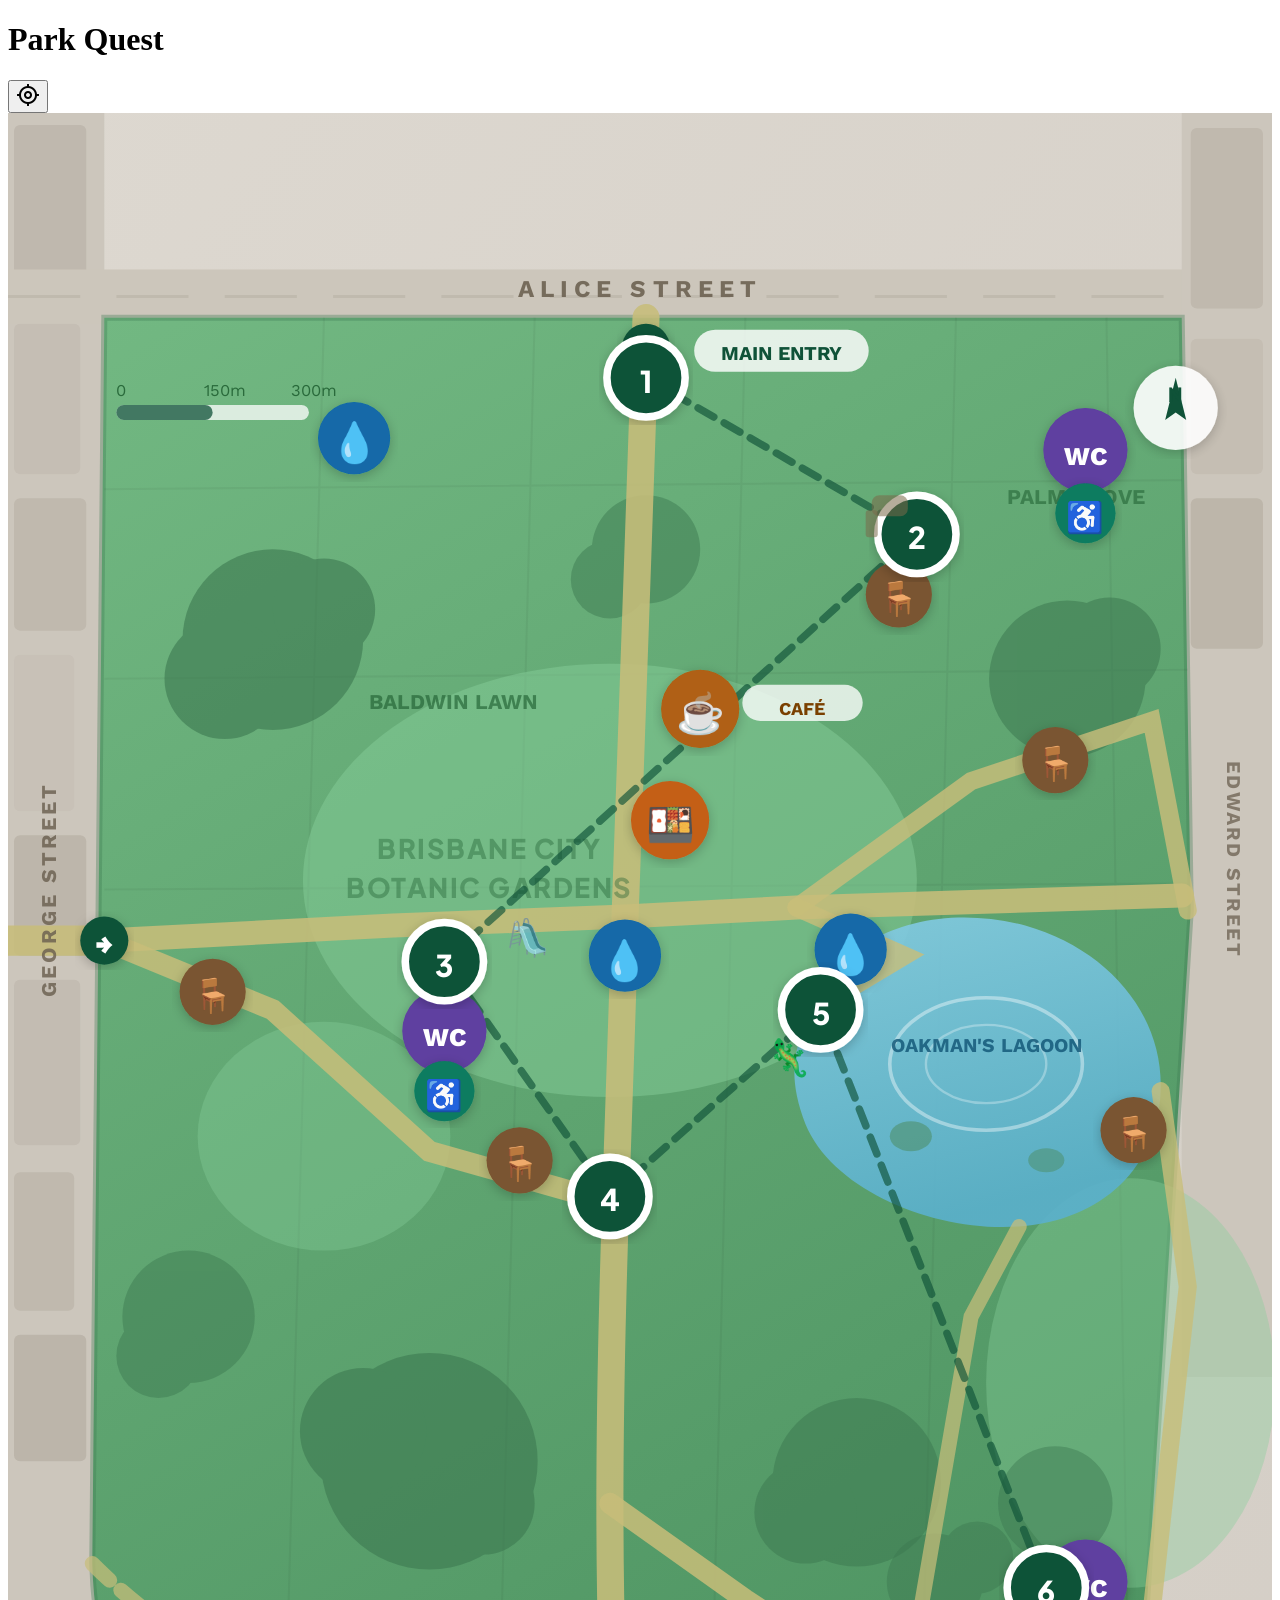
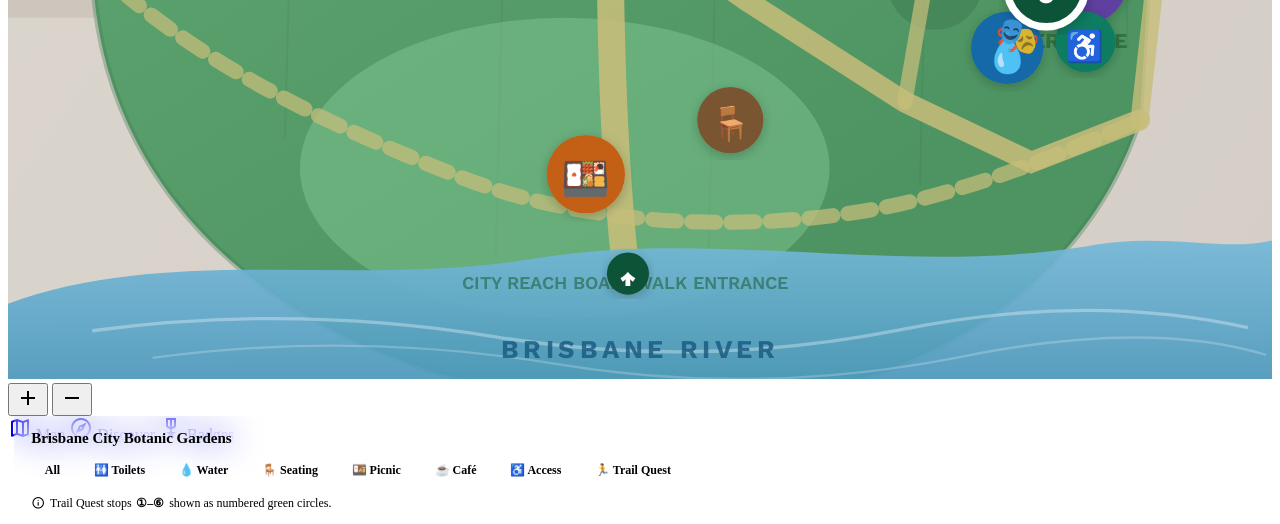
==== index.html @ d02bbdd6 "fix page order" ====
<!doctype html>
<html lang="en">
    <head>
        <meta charset="utf-8" />
        <meta
            name="viewport"
            content="width=device-width, initial-scale=1.0, viewport-fit=cover"
        />
        <meta name="theme-color" content="#f8faf7" />
        <title>Park Quest — Map</title>
        <link rel="preconnect" href="https://fonts.googleapis.com" />
        <link rel="preconnect" href="https://fonts.gstatic.com" crossorigin />
        <link
            href="https://fonts.googleapis.com/css2?family=Plus+Jakarta+Sans:ital,wght@0,400;0,500;0,600;0,700;0,800;1,800&family=Work+Sans:wght@400;500;600;700&display=swap"
            rel="stylesheet"
        />
        <link
            href="https://fonts.googleapis.com/css2?family=Material+Symbols+Outlined:opsz,wght,FILL,GRAD@24,400,0,0"
            rel="stylesheet"
        />
        <link rel="stylesheet" href="css/style.css" />
        <style>
            /* Map legend card (replaces trail-journey-card) */
            .map-legend-card {
                position: absolute;
                left: 0.85rem;
                right: 0.85rem;
                bottom: calc(
                    var(--bottom-nav-h) + env(safe-area-inset-bottom, 0) +
                        0.55rem
                );
                border-radius: var(--radius-2xl);
                background: color-mix(
                    in srgb,
                    var(--surface-container-lowest) 94%,
                    transparent
                );
                backdrop-filter: blur(16px);
                -webkit-backdrop-filter: blur(16px);
                box-shadow: var(--shadow-card);
                padding: 0.9rem 1.1rem 0.85rem;
                z-index: 10;
            }
            .map-legend-card__title {
                margin: 0 0 0.6rem;
                font-family: var(--font-display);
                font-size: 0.9375rem;
                font-weight: 800;
                color: var(--primary);
            }
            .map-filter-row {
                display: flex;
                gap: 0.4rem;
                overflow-x: auto;
                margin: 0 -1.1rem;
                padding: 0 1.1rem 0.1rem;
                scrollbar-width: none;
            }
            .map-filter-row::-webkit-scrollbar {
                display: none;
            }
            .map-filter-chip {
                display: inline-flex;
                align-items: center;
                gap: 0.3rem;
                padding: 0.42rem 0.85rem;
                border-radius: var(--radius-pill);
                border: none;
                font-family: var(--font-display);
                font-size: 0.75rem;
                font-weight: 700;
                white-space: nowrap;
                flex-shrink: 0;
                background: var(--surface-container-high);
                color: var(--on-surface-variant);
                cursor: pointer;
                transition:
                    background 0.18s ease,
                    color 0.18s ease,
                    transform 0.12s ease;
            }
            .map-filter-chip:active {
                transform: scale(0.94);
            }
            .map-filter-chip.is-selected {
                background: var(--primary);
                color: var(--on-primary);
            }
            .map-legend-hint {
                margin: 0.55rem 0 0;
                font-size: 0.75rem;
                color: var(--on-surface-variant);
                display: flex;
                align-items: center;
                gap: 0.3rem;
            }
            .map-legend-hint .material-symbols-outlined {
                font-size: 0.9rem;
                color: var(--primary);
            }

            /* Pulsing my-location dot */
            @keyframes loc-pulse {
                0%,
                100% {
                    r: 8;
                    opacity: 1;
                }
                50% {
                    r: 13;
                    opacity: 0.3;
                }
            }
            #my-location-ring {
                animation: loc-pulse 1.8s ease-in-out infinite;
            }
        </style>
    </head>
    <body data-parkquest-nav="map">
        <div class="app app--map">
            <header class="app-header trail-guide-header">
                <div style="width: 2.5rem"></div>
                <h1 class="app-header__title">Park Quest</h1>
                <button
                    class="icon-btn"
                    id="btn-my-loc"
                    aria-label="Show my location"
                >
                    <span class="material-symbols-outlined" aria-hidden="true"
                        >my_location</span
                    >
                </button>
            </header>

            <main class="map-main trail-guide-main">
                <!-- ── Full illustrated park map ── -->
                <section
                    class="trail-guide-map"
                    aria-label="Brisbane City Botanic Gardens facilities map"
                >
                    <svg
                        id="park-map-svg"
                        class="trail-guide-map__svg"
                        viewBox="0 0 420 620"
                        preserveAspectRatio="xMidYMid slice"
                        role="img"
                        aria-label="Illustrated map of Brisbane City Botanic Gardens showing toilets, drinking fountains, seating, picnic areas, café, accessible facilities and Trail Quest stops"
                    >
                        <defs>
                            <linearGradient
                                id="bgGrad"
                                x1="0"
                                y1="0"
                                x2="1"
                                y2="1"
                            >
                                <stop offset="0%" stop-color="#ddd8d0" />
                                <stop offset="100%" stop-color="#d4cec6" />
                            </linearGradient>
                            <linearGradient
                                id="parkGrad"
                                x1="0"
                                y1="0"
                                x2="0.4"
                                y2="1"
                            >
                                <stop offset="0%" stop-color="#72b882" />
                                <stop offset="55%" stop-color="#5ea470" />
                                <stop offset="100%" stop-color="#4e9462" />
                            </linearGradient>
                            <linearGradient
                                id="riverGrad"
                                x1="0"
                                y1="0"
                                x2="0"
                                y2="1"
                            >
                                <stop offset="0%" stop-color="#74b8d8" />
                                <stop offset="100%" stop-color="#4e9abe" />
                            </linearGradient>
                            <linearGradient
                                id="lagoonGrad"
                                x1="0"
                                y1="0"
                                x2="0.3"
                                y2="1"
                            >
                                <stop offset="0%" stop-color="#85cce4" />
                                <stop offset="100%" stop-color="#5ab0cd" />
                            </linearGradient>
                            <filter id="shadow-sm">
                                <feDropShadow
                                    dx="0"
                                    dy="1"
                                    stdDeviation="2"
                                    flood-opacity="0.22"
                                />
                            </filter>
                        </defs>

                        <!-- ── City/road background ── -->
                        <rect width="420" height="620" fill="url(#bgGrad)" />

                        <!-- CBD buildings (left strip, outside park) -->
                        <rect
                            x="0"
                            y="0"
                            width="32"
                            height="500"
                            fill="#ccc6bc"
                        />
                        <rect
                            x="2"
                            y="4"
                            width="24"
                            height="58"
                            rx="2"
                            fill="#bfb8ae"
                        />
                        <rect
                            x="2"
                            y="70"
                            width="22"
                            height="50"
                            rx="2"
                            fill="#c5beb4"
                        />
                        <rect
                            x="2"
                            y="128"
                            width="24"
                            height="44"
                            rx="2"
                            fill="#c0b9ae"
                        />
                        <rect
                            x="2"
                            y="180"
                            width="20"
                            height="52"
                            rx="2"
                            fill="#c8c1b7"
                        />
                        <rect
                            x="2"
                            y="240"
                            width="24"
                            height="40"
                            rx="2"
                            fill="#bdb6ab"
                        />
                        <rect
                            x="2"
                            y="288"
                            width="22"
                            height="55"
                            rx="2"
                            fill="#c3bcb2"
                        />
                        <rect
                            x="2"
                            y="352"
                            width="20"
                            height="46"
                            rx="2"
                            fill="#c0b9ae"
                        />
                        <rect
                            x="2"
                            y="406"
                            width="24"
                            height="42"
                            rx="2"
                            fill="#bcb5aa"
                        />

                        <!-- Alice Street road band -->
                        <rect
                            x="0"
                            y="52"
                            width="420"
                            height="18"
                            fill="#ccc6bb"
                        />
                        <line
                            x1="0"
                            y1="61"
                            x2="420"
                            y2="61"
                            stroke="#b8b2a5"
                            stroke-width="1"
                            stroke-dasharray="24,12"
                            opacity="0.55"
                        />

                        <!-- Top-right road area (outside park, east) -->
                        <rect
                            x="390"
                            y="0"
                            width="30"
                            height="420"
                            fill="#ccc6bc"
                        />
                        <rect
                            x="393"
                            y="5"
                            width="24"
                            height="60"
                            rx="2"
                            fill="#c0b9ae"
                        />
                        <rect
                            x="393"
                            y="75"
                            width="24"
                            height="45"
                            rx="2"
                            fill="#c5beb3"
                        />
                        <rect
                            x="393"
                            y="128"
                            width="24"
                            height="50"
                            rx="2"
                            fill="#bdb6aa"
                        />

                        <!-- ── PARK BODY ── -->
                        <path
                            d="M 32,68 L 390,68 L 393,265 L 376,534
                     C 350,612 258,644 162,623
                     C 93,608 30,562 28,482 Z"
                            fill="url(#parkGrad)"
                        />

                        <!-- Park perimeter path (edge walkway) -->
                        <path
                            d="M 32,68 L 390,68 L 393,265 L 376,534
                     C 350,612 258,644 162,623
                     C 93,608 30,562 28,482 Z"
                            fill="none"
                            stroke="#3d7a52"
                            stroke-width="2"
                            opacity="0.35"
                        />

                        <!-- Subtle park grid texture -->
                        <g opacity="0.04" stroke="#000" stroke-width="0.7">
                            <path
                                d="M32,125 L390,122 M32,188 L392,185 M32,258 L392,256"
                            />
                            <path
                                d="M105,68 L92,540 M175,68 L162,580 M245,68 L232,610 M315,68 L303,556 M365,68 L372,510"
                            />
                        </g>

                        <!-- ── Lawn / open areas (lighter green ellipses) ── -->
                        <ellipse
                            cx="200"
                            cy="255"
                            rx="102"
                            ry="72"
                            fill="#86cd9a"
                            opacity="0.48"
                        />
                        <ellipse
                            cx="185"
                            cy="550"
                            rx="88"
                            ry="50"
                            fill="#86cd9a"
                            opacity="0.42"
                        />
                        <ellipse
                            cx="373"
                            cy="422"
                            rx="48"
                            ry="68"
                            fill="#86cd9a"
                            opacity="0.38"
                        />
                        <ellipse
                            cx="105"
                            cy="340"
                            rx="42"
                            ry="38"
                            fill="#86cd9a"
                            opacity="0.35"
                        />

                        <!-- ── Tree clusters ── -->
                        <g opacity="0.6">
                            <circle cx="88" cy="175" r="30" fill="#3c7850" />
                            <circle cx="72" cy="188" r="20" fill="#3c7850" />
                            <circle cx="105" cy="165" r="17" fill="#3c7850" />
                        </g>
                        <g opacity="0.55">
                            <circle cx="352" cy="188" r="26" fill="#3c7850" />
                            <circle cx="366" cy="178" r="17" fill="#3c7850" />
                        </g>
                        <g opacity="0.58">
                            <circle cx="140" cy="448" r="36" fill="#3c7850" />
                            <circle cx="118" cy="438" r="21" fill="#3c7850" />
                            <circle cx="158" cy="462" r="17" fill="#3c7850" />
                        </g>
                        <g opacity="0.5">
                            <circle cx="282" cy="455" r="28" fill="#3c7850" />
                            <circle cx="265" cy="465" r="17" fill="#3c7850" />
                        </g>
                        <g opacity="0.46">
                            <circle cx="60" cy="400" r="22" fill="#3c7850" />
                            <circle cx="50" cy="413" r="14" fill="#3c7850" />
                        </g>
                        <g opacity="0.44">
                            <circle cx="348" cy="462" r="19" fill="#3c7850" />
                        </g>
                        <g opacity="0.48">
                            <circle cx="212" cy="145" r="18" fill="#3c7850" />
                            <circle cx="200" cy="155" r="13" fill="#3c7850" />
                        </g>
                        <g opacity="0.45">
                            <circle cx="308" cy="488" r="16" fill="#3c7850" />
                            <circle cx="322" cy="480" r="12" fill="#3c7850" />
                        </g>

                        <!-- ── OAKMAN'S LAGOON ── -->
                        <path
                            d="M 268,298 C 276,272 308,262 338,270 C 366,278 384,300 383,325
                     C 382,350 364,368 336,370 C 308,372 274,358 265,336
                     C 258,318 262,308 268,298 Z"
                            fill="url(#lagoonGrad)"
                            opacity="0.9"
                        />
                        <!-- Lagoon shimmer -->
                        <ellipse
                            cx="325"
                            cy="316"
                            rx="32"
                            ry="22"
                            fill="none"
                            stroke="#fff"
                            stroke-width="1.2"
                            opacity="0.4"
                        />
                        <ellipse
                            cx="325"
                            cy="316"
                            rx="20"
                            ry="13"
                            fill="none"
                            stroke="#fff"
                            stroke-width="0.8"
                            opacity="0.3"
                        />
                        <!-- Lagoon lily pads -->
                        <ellipse
                            cx="300"
                            cy="340"
                            rx="7"
                            ry="5"
                            fill="#4a8a5a"
                            opacity="0.5"
                        />
                        <ellipse
                            cx="345"
                            cy="348"
                            rx="6"
                            ry="4"
                            fill="#4a8a5a"
                            opacity="0.45"
                        />
                        <!-- Lagoon label -->
                        <text
                            x="325"
                            y="312"
                            text-anchor="middle"
                            font-family="'Work Sans',sans-serif"
                            font-size="6.5"
                            font-weight="700"
                            fill="#155a7a"
                            opacity="0.85"
                        >
                            OAKMAN'S LAGOON
                        </text>

                        <!-- ── PATHS NETWORK ── -->
                        <!-- Main N-S spine -->
                        <path
                            d="M 212,68 C 210,135 207,200 205,268 C 203,336 200,398 200,462 C 200,514 202,558 206,590"
                            fill="none"
                            stroke="#c8be7a"
                            stroke-width="9"
                            stroke-linecap="round"
                            opacity="0.88"
                        />
                        <!-- Main E-W cross path -->
                        <path
                            d="M 32,275 L 128,270 L 205,267 L 262,264 L 390,260"
                            fill="none"
                            stroke="#c8be7a"
                            stroke-width="8"
                            stroke-linecap="round"
                            opacity="0.88"
                        />
                        <!-- NE diagonal upper -->
                        <path
                            d="M 262,264 L 320,222 L 380,202 L 392,265"
                            fill="none"
                            stroke="#c8be7a"
                            stroke-width="6"
                            stroke-linecap="round"
                            opacity="0.82"
                        />
                        <!-- Path to Lagoon west -->
                        <path
                            d="M 262,264 L 298,280 L 268,298"
                            fill="none"
                            stroke="#c8be7a"
                            stroke-width="6"
                            stroke-linecap="round"
                            opacity="0.8"
                        />
                        <!-- Path east of Lagoon -->
                        <path
                            d="M 383,325 L 392,390 L 376,534"
                            fill="none"
                            stroke="#c8be7a"
                            stroke-width="6"
                            stroke-linecap="round"
                            opacity="0.8"
                        />
                        <!-- NW loop path -->
                        <path
                            d="M 32,275 L 88,298 L 140,345 L 200,362"
                            fill="none"
                            stroke="#c8be7a"
                            stroke-width="7"
                            stroke-linecap="round"
                            opacity="0.85"
                        />
                        <!-- SE path to Riverstage -->
                        <path
                            d="M 200,462 L 245,494 L 298,528 L 340,548 L 376,534"
                            fill="none"
                            stroke="#c8be7a"
                            stroke-width="7"
                            stroke-linecap="round"
                            opacity="0.85"
                        />
                        <!-- Lagoon south path -->
                        <path
                            d="M 336,370 L 320,400 L 298,528"
                            fill="none"
                            stroke="#c8be7a"
                            stroke-width="5"
                            stroke-linecap="round"
                            opacity="0.72"
                        />
                        <!-- George St entrance road -->
                        <path
                            d="M 0,275 L 32,275"
                            fill="none"
                            stroke="#c8be7a"
                            stroke-width="10"
                            stroke-linecap="round"
                            opacity="0.88"
                        />
                        <!-- River boardwalk (dashed) -->
                        <path
                            d="M 28,482 C 58,512 102,534 148,552 C 192,570 250,572 296,562 C 327,555 358,542 376,534"
                            fill="none"
                            stroke="#c8be7a"
                            stroke-width="5"
                            stroke-linecap="round"
                            stroke-dasharray="8,5"
                            opacity="0.72"
                        />

                        <!-- ── BRISBANE RIVER ── -->
                        <path
                            d="M 0,595 C 55,575 115,590 175,580 C 235,570 295,586 358,576 C 384,571 404,578 420,574 L 420,620 L 0,620 Z"
                            fill="url(#riverGrad)"
                            opacity="0.92"
                        />
                        <!-- River ripples -->
                        <path
                            d="M 28,604 Q 95,595 162,606 Q 228,617 295,604 Q 358,591 412,603"
                            fill="none"
                            stroke="#fff"
                            stroke-width="1.1"
                            opacity="0.32"
                        />
                        <path
                            d="M 48,613 Q 115,604 182,615 Q 248,626 315,613 Q 378,600 418,612"
                            fill="none"
                            stroke="#fff"
                            stroke-width="0.8"
                            opacity="0.22"
                        />
                        <text
                            x="210"
                            y="613"
                            text-anchor="middle"
                            font-family="'Work Sans',sans-serif"
                            font-size="8.5"
                            font-weight="700"
                            fill="#1a5a80"
                            opacity="0.82"
                            letter-spacing="1.5"
                        >
                            BRISBANE RIVER
                        </text>

                        <!-- City Reach Boardwalk label -->
                        <text
                            x="205"
                            y="590"
                            text-anchor="middle"
                            font-family="'Work Sans',sans-serif"
                            font-size="6"
                            font-weight="600"
                            fill="#2a6e52"
                            opacity="0.7"
                        >
                            CITY REACH BOARDWALK ENTRANCE
                        </text>

                        <!-- ── STREET LABELS ── -->
                        <text
                            x="210"
                            y="61"
                            text-anchor="middle"
                            font-family="'Work Sans',sans-serif"
                            font-size="8"
                            font-weight="700"
                            fill="#6b6050"
                            letter-spacing="2"
                            opacity="0.88"
                        >
                            ALICE STREET
                        </text>
                        <text
                            x="16"
                            y="258"
                            text-anchor="middle"
                            font-family="'Work Sans',sans-serif"
                            font-size="7"
                            font-weight="700"
                            fill="#6b6050"
                            letter-spacing="1"
                            opacity="0.82"
                            transform="rotate(-90,16,258)"
                        >
                            GEORGE STREET
                        </text>
                        <text
                            x="405"
                            y="248"
                            text-anchor="middle"
                            font-family="'Work Sans',sans-serif"
                            font-size="6.5"
                            font-weight="700"
                            fill="#6b6050"
                            letter-spacing="0.8"
                            opacity="0.75"
                            transform="rotate(90,405,248)"
                        >
                            EDWARD STREET
                        </text>

                        <!-- Park name watermark -->
                        <text
                            x="160"
                            y="248"
                            text-anchor="middle"
                            font-family="'Plus Jakarta Sans',sans-serif"
                            font-size="9"
                            font-weight="800"
                            fill="#1e5e30"
                            opacity="0.38"
                            letter-spacing="0.5"
                        >
                            BRISBANE CITY
                        </text>
                        <text
                            x="160"
                            y="261"
                            text-anchor="middle"
                            font-family="'Plus Jakarta Sans',sans-serif"
                            font-size="9"
                            font-weight="800"
                            fill="#1e5e30"
                            opacity="0.38"
                            letter-spacing="0.5"
                        >
                            BOTANIC GARDENS
                        </text>

                        <!-- Area labels -->
                        <text
                            x="148"
                            y="198"
                            text-anchor="middle"
                            font-family="'Work Sans',sans-serif"
                            font-size="7"
                            font-weight="700"
                            fill="#1e5e30"
                            opacity="0.62"
                        >
                            BALDWIN LAWN
                        </text>
                        <text
                            x="350"
                            y="510"
                            text-anchor="middle"
                            font-family="'Work Sans',sans-serif"
                            font-size="7"
                            font-weight="700"
                            fill="#1e5e30"
                            opacity="0.62"
                        >
                            RIVERSTAGE
                        </text>
                        <text
                            x="355"
                            y="130"
                            text-anchor="middle"
                            font-family="'Work Sans',sans-serif"
                            font-size="7"
                            font-weight="700"
                            fill="#1e5e30"
                            opacity="0.55"
                        >
                            PALM GROVE
                        </text>

                        <!-- ── TRAIL ROUTE LINE ── -->
                        <g id="trail-route-line">
                            <path
                                d="M 212,88 L 302,140 L 145,282 L 200,360 L 270,298 L 345,490"
                                fill="none"
                                stroke="#0f5238"
                                stroke-width="2.5"
                                stroke-dasharray="6,4"
                                stroke-linecap="round"
                                opacity="0.65"
                            />
                        </g>

                        <!-- ══════════════════════════════════════════════
                 FACILITY MARKERS
                 ══════════════════════════════════════════════ -->

                        <!-- ── ENTRANCES ── -->
                        <g class="facility-group" data-type="entrance">
                            <!-- Alice St main entrance -->
                            <circle
                                cx="212"
                                cy="78"
                                r="8"
                                fill="#0f5238"
                                filter="url(#shadow-sm)"
                            />
                            <text
                                x="212"
                                y="82"
                                text-anchor="middle"
                                font-family="'Work Sans',sans-serif"
                                font-size="8"
                                font-weight="900"
                                fill="#fff"
                            >
                                ↓
                            </text>
                            <rect
                                x="228"
                                y="72"
                                width="58"
                                height="14"
                                rx="7"
                                fill="#fff"
                                opacity="0.82"
                            />
                            <text
                                x="257"
                                y="82"
                                text-anchor="middle"
                                font-family="'Work Sans',sans-serif"
                                font-size="6.5"
                                font-weight="700"
                                fill="#0f5238"
                            >
                                MAIN ENTRY
                            </text>

                            <!-- George St entrance -->
                            <circle
                                cx="32"
                                cy="275"
                                r="8"
                                fill="#0f5238"
                                filter="url(#shadow-sm)"
                            />
                            <text
                                x="32"
                                y="279"
                                text-anchor="middle"
                                font-family="'Work Sans',sans-serif"
                                font-size="8"
                                font-weight="900"
                                fill="#fff"
                            >
                                →
                            </text>

                            <!-- River/boardwalk entrance -->
                            <circle
                                cx="206"
                                cy="585"
                                r="7"
                                fill="#0f5238"
                                filter="url(#shadow-sm)"
                            />
                            <text
                                x="206"
                                y="589"
                                text-anchor="middle"
                                font-family="'Work Sans',sans-serif"
                                font-size="7"
                                font-weight="900"
                                fill="#fff"
                            >
                                ↑
                            </text>
                        </g>

                        <!-- ── TOILETS (WC) ── dark purple circles -->
                        <g class="facility-group" data-type="toilet">
                            <!-- WC near Alice St entrance (east) -->
                            <circle
                                cx="358"
                                cy="112"
                                r="14"
                                fill="#5e3fa0"
                                filter="url(#shadow-sm)"
                            />
                            <text
                                x="358"
                                y="117"
                                text-anchor="middle"
                                font-family="'Work Sans',sans-serif"
                                font-size="8.5"
                                font-weight="800"
                                fill="#fff"
                            >
                                WC
                            </text>

                            <!-- WC near Baldwin Lawn / playground -->
                            <circle
                                cx="145"
                                cy="305"
                                r="14"
                                fill="#5e3fa0"
                                filter="url(#shadow-sm)"
                            />
                            <text
                                x="145"
                                y="310"
                                text-anchor="middle"
                                font-family="'Work Sans',sans-serif"
                                font-size="8.5"
                                font-weight="800"
                                fill="#fff"
                            >
                                WC
                            </text>

                            <!-- WC near Riverstage (SE area) -->
                            <circle
                                cx="358"
                                cy="488"
                                r="14"
                                fill="#5e3fa0"
                                filter="url(#shadow-sm)"
                            />
                            <text
                                x="358"
                                y="493"
                                text-anchor="middle"
                                font-family="'Work Sans',sans-serif"
                                font-size="8.5"
                                font-weight="800"
                                fill="#fff"
                            >
                                WC
                            </text>
                        </g>

                        <!-- ── ACCESSIBLE FACILITIES ── teal circles with ♿ -->
                        <g class="facility-group" data-type="accessible">
                            <!-- Accessible near Alice St toilet -->
                            <circle
                                cx="358"
                                cy="133"
                                r="10"
                                fill="#0a7b60"
                                filter="url(#shadow-sm)"
                            />
                            <text
                                x="358"
                                y="138"
                                text-anchor="middle"
                                font-family="'Work Sans',sans-serif"
                                font-size="10"
                                fill="#fff"
                            >
                                ♿
                            </text>

                            <!-- Accessible near Baldwin Lawn toilet -->
                            <circle
                                cx="145"
                                cy="325"
                                r="10"
                                fill="#0a7b60"
                                filter="url(#shadow-sm)"
                            />
                            <text
                                x="145"
                                y="330"
                                text-anchor="middle"
                                font-family="'Work Sans',sans-serif"
                                font-size="10"
                                fill="#fff"
                            >
                                ♿
                            </text>

                            <!-- Accessible near Riverstage toilet -->
                            <circle
                                cx="358"
                                cy="508"
                                r="10"
                                fill="#0a7b60"
                                filter="url(#shadow-sm)"
                            />
                            <text
                                x="358"
                                y="513"
                                text-anchor="middle"
                                font-family="'Work Sans',sans-serif"
                                font-size="10"
                                fill="#fff"
                            >
                                ♿
                            </text>
                        </g>

                        <!-- ── DRINKING FOUNTAINS ── blue circles with water drop -->
                        <g class="facility-group" data-type="fountain">
                            <!-- Near Alice St entrance (west side) -->
                            <circle
                                cx="115"
                                cy="108"
                                r="12"
                                fill="#1269a8"
                                filter="url(#shadow-sm)"
                            />
                            <text
                                x="115"
                                y="114"
                                text-anchor="middle"
                                font-size="13"
                                fill="#fff"
                            >
                                💧
                            </text>

                            <!-- Central path junction -->
                            <circle
                                cx="205"
                                cy="280"
                                r="12"
                                fill="#1269a8"
                                filter="url(#shadow-sm)"
                            />
                            <text
                                x="205"
                                y="286"
                                text-anchor="middle"
                                font-size="13"
                                fill="#fff"
                            >
                                💧
                            </text>

                            <!-- North of Lagoon -->
                            <circle
                                cx="280"
                                cy="278"
                                r="12"
                                fill="#1269a8"
                                filter="url(#shadow-sm)"
                            />
                            <text
                                x="280"
                                y="284"
                                text-anchor="middle"
                                font-size="13"
                                fill="#fff"
                            >
                                💧
                            </text>

                            <!-- Near Riverstage -->
                            <circle
                                cx="332"
                                cy="510"
                                r="12"
                                fill="#1269a8"
                                filter="url(#shadow-sm)"
                            />
                            <text
                                x="332"
                                y="516"
                                text-anchor="middle"
                                font-size="13"
                                fill="#fff"
                            >
                                💧
                            </text>
                        </g>

                        <!-- ── SEATING / BENCHES ── warm brown circles -->
                        <g class="facility-group" data-type="seating">
                            <!-- Near cannon (Stop 2 area) -->
                            <circle
                                cx="296"
                                cy="160"
                                r="11"
                                fill="#7a5530"
                                filter="url(#shadow-sm)"
                            />
                            <text
                                x="296"
                                y="165"
                                text-anchor="middle"
                                font-size="11"
                            >
                                🪑
                            </text>

                            <!-- Near Baldwin playground -->
                            <circle
                                cx="170"
                                cy="348"
                                r="11"
                                fill="#7a5530"
                                filter="url(#shadow-sm)"
                            />
                            <text
                                x="170"
                                y="353"
                                text-anchor="middle"
                                font-size="11"
                            >
                                🪑
                            </text>

                            <!-- East of lagoon -->
                            <circle
                                cx="374"
                                cy="338"
                                r="11"
                                fill="#7a5530"
                                filter="url(#shadow-sm)"
                            />
                            <text
                                x="374"
                                y="343"
                                text-anchor="middle"
                                font-size="11"
                            >
                                🪑
                            </text>

                            <!-- Near south path (central) -->
                            <circle
                                cx="240"
                                cy="534"
                                r="11"
                                fill="#7a5530"
                                filter="url(#shadow-sm)"
                            />
                            <text
                                x="240"
                                y="539"
                                text-anchor="middle"
                                font-size="11"
                            >
                                🪑
                            </text>

                            <!-- George St entrance area -->
                            <circle
                                cx="68"
                                cy="292"
                                r="11"
                                fill="#7a5530"
                                filter="url(#shadow-sm)"
                            />
                            <text
                                x="68"
                                y="297"
                                text-anchor="middle"
                                font-size="11"
                            >
                                🪑
                            </text>

                            <!-- NE open area -->
                            <circle
                                cx="348"
                                cy="215"
                                r="11"
                                fill="#7a5530"
                                filter="url(#shadow-sm)"
                            />
                            <text
                                x="348"
                                y="220"
                                text-anchor="middle"
                                font-size="11"
                            >
                                🪑
                            </text>
                        </g>

                        <!-- ── PICNIC AREAS ── orange circles -->
                        <g class="facility-group" data-type="picnic">
                            <!-- Central lawn -->
                            <circle
                                cx="220"
                                cy="235"
                                r="13"
                                fill="#c45e18"
                                filter="url(#shadow-sm)"
                            />
                            <text
                                x="220"
                                y="241"
                                text-anchor="middle"
                                font-size="13"
                            >
                                🍱
                            </text>

                            <!-- Near river, south area -->
                            <circle
                                cx="192"
                                cy="552"
                                r="13"
                                fill="#c45e18"
                                filter="url(#shadow-sm)"
                            />
                            <text
                                x="192"
                                y="558"
                                text-anchor="middle"
                                font-size="13"
                            >
                                🍱
                            </text>
                        </g>

                        <!-- ── CAFÉ / KIOSK ── amber circle -->
                        <g class="facility-group" data-type="cafe">
                            <circle
                                cx="230"
                                cy="198"
                                r="13"
                                fill="#b06012"
                                filter="url(#shadow-sm)"
                            />
                            <text
                                x="230"
                                y="204"
                                text-anchor="middle"
                                font-size="13"
                            >
                                ☕
                            </text>
                            <rect
                                x="244"
                                y="190"
                                width="40"
                                height="12"
                                rx="6"
                                fill="#fff"
                                opacity="0.78"
                            />
                            <text
                                x="264"
                                y="200"
                                text-anchor="middle"
                                font-family="'Work Sans',sans-serif"
                                font-size="6"
                                font-weight="700"
                                fill="#7a4000"
                            >
                                CAFÉ
                            </text>
                        </g>

                        <!-- ── TRAIL QUEST STOPS ── numbered dark green circles -->
                        <g class="facility-group" data-type="trail">
                            <!-- Stop 1: Alice St Entrance -->
                            <circle
                                cx="212"
                                cy="88"
                                r="13"
                                fill="#0f5238"
                                stroke="#fff"
                                stroke-width="2.5"
                                filter="url(#shadow-sm)"
                            />
                            <text
                                x="212"
                                y="93"
                                text-anchor="middle"
                                font-family="'Plus Jakarta Sans',sans-serif"
                                font-size="10"
                                font-weight="800"
                                fill="#fff"
                            >
                                1
                            </text>

                            <!-- Stop 2: Cannon landmark -->
                            <circle
                                cx="302"
                                cy="140"
                                r="13"
                                fill="#0f5238"
                                stroke="#fff"
                                stroke-width="2.5"
                                filter="url(#shadow-sm)"
                            />
                            <text
                                x="302"
                                y="145"
                                text-anchor="middle"
                                font-family="'Plus Jakarta Sans',sans-serif"
                                font-size="10"
                                font-weight="800"
                                fill="#fff"
                            >
                                2
                            </text>
                            <!-- Mini cannon silhouette -->
                            <rect
                                x="287"
                                y="127"
                                width="12"
                                height="7"
                                rx="2.5"
                                fill="#7a6a4a"
                                opacity="0.55"
                            />
                            <rect
                                x="285"
                                y="132"
                                width="4"
                                height="9"
                                rx="1"
                                fill="#7a6a4a"
                                opacity="0.55"
                            />

                            <!-- Stop 3: Baldwin Lawn Playground -->
                            <circle
                                cx="145"
                                cy="282"
                                r="13"
                                fill="#0f5238"
                                stroke="#fff"
                                stroke-width="2.5"
                                filter="url(#shadow-sm)"
                            />
                            <text
                                x="145"
                                y="287"
                                text-anchor="middle"
                                font-family="'Plus Jakarta Sans',sans-serif"
                                font-size="10"
                                font-weight="800"
                                fill="#fff"
                            >
                                3
                            </text>
                            <text x="165" y="278" font-size="12" opacity="0.85">
                                🛝
                            </text>

                            <!-- Stop 4: Comfort Stop (toilets) -->
                            <circle
                                cx="200"
                                cy="360"
                                r="13"
                                fill="#0f5238"
                                stroke="#fff"
                                stroke-width="2.5"
                                filter="url(#shadow-sm)"
                            />
                            <text
                                x="200"
                                y="365"
                                text-anchor="middle"
                                font-family="'Plus Jakarta Sans',sans-serif"
                                font-size="10"
                                font-weight="800"
                                fill="#fff"
                            >
                                4
                            </text>

                            <!-- Stop 5: Oakman's Lagoon -->
                            <circle
                                cx="270"
                                cy="298"
                                r="13"
                                fill="#0f5238"
                                stroke="#fff"
                                stroke-width="2.5"
                                filter="url(#shadow-sm)"
                            />
                            <text
                                x="270"
                                y="303"
                                text-anchor="middle"
                                font-family="'Plus Jakarta Sans',sans-serif"
                                font-size="10"
                                font-weight="800"
                                fill="#fff"
                            >
                                5
                            </text>
                            <text x="252" y="318" font-size="12" opacity="0.85">
                                🦎
                            </text>

                            <!-- Stop 6: Riverstage -->
                            <circle
                                cx="345"
                                cy="490"
                                r="13"
                                fill="#0f5238"
                                stroke="#fff"
                                stroke-width="2.5"
                                filter="url(#shadow-sm)"
                            />
                            <text
                                x="345"
                                y="495"
                                text-anchor="middle"
                                font-family="'Plus Jakarta Sans',sans-serif"
                                font-size="10"
                                font-weight="800"
                                fill="#fff"
                            >
                                6
                            </text>
                            <text x="328" y="510" font-size="12" opacity="0.85">
                                🎭
                            </text>
                        </g>

                        <!-- ── My location dot (hidden until activated) ── -->
                        <g id="my-location-group" style="display: none">
                            <circle
                                id="my-location-ring"
                                cx="205"
                                cy="265"
                                r="8"
                                fill="#006399"
                                opacity="0.25"
                            />
                            <circle
                                cx="205"
                                cy="265"
                                r="7"
                                fill="#006399"
                                stroke="#fff"
                                stroke-width="2.5"
                            />
                        </g>

                        <!-- ── NORTH ARROW ── -->
                        <g transform="translate(388,98)">
                            <circle
                                r="14"
                                fill="#fff"
                                opacity="0.9"
                                filter="url(#shadow-sm)"
                            />
                            <path
                                d="M0,-10 L3.5,4 L0,1.5 L-3.5,4 Z"
                                fill="#0f5238"
                            />
                            <text
                                x="0"
                                y="-2"
                                text-anchor="middle"
                                font-family="'Plus Jakarta Sans',sans-serif"
                                font-size="6.5"
                                font-weight="800"
                                fill="#0f5238"
                            >
                                N
                            </text>
                        </g>

                        <!-- ── SCALE BAR ── -->
                        <g transform="translate(36,98)">
                            <rect
                                x="0"
                                y="-1"
                                width="64"
                                height="5"
                                rx="2.5"
                                fill="#fff"
                                opacity="0.75"
                            />
                            <rect
                                x="0"
                                y="-1"
                                width="32"
                                height="5"
                                rx="2.5"
                                fill="#0f5238"
                                opacity="0.75"
                            />
                            <text
                                x="0"
                                y="-4"
                                font-family="'Work Sans',sans-serif"
                                font-size="5.5"
                                fill="#1e5e30"
                                opacity="0.85"
                            >
                                0
                            </text>
                            <text
                                x="29"
                                y="-4"
                                font-family="'Work Sans',sans-serif"
                                font-size="5.5"
                                fill="#1e5e30"
                                opacity="0.85"
                            >
                                150m
                            </text>
                            <text
                                x="58"
                                y="-4"
                                font-family="'Work Sans',sans-serif"
                                font-size="5.5"
                                fill="#1e5e30"
                                opacity="0.85"
                            >
                                300m
                            </text>
                        </g>
                    </svg>

                    <!-- Map control buttons (floating top-right, under north arrow) -->
                    <div class="trail-guide-map__actions" style="top: 1.8rem">
                        <button
                            type="button"
                            class="trail-map-btn"
                            id="btn-zoom-in"
                            aria-label="Zoom in"
                        >
                            <span
                                class="material-symbols-outlined"
                                aria-hidden="true"
                                >add</span
                            >
                        </button>
                        <button
                            type="button"
                            class="trail-map-btn"
                            id="btn-zoom-out"
                            aria-label="Zoom out"
                        >
                            <span
                                class="material-symbols-outlined"
                                aria-hidden="true"
                                >remove</span
                            >
                        </button>
                    </div>
                </section>

                <!-- ── Legend / filter card ── -->
                <section
                    class="map-legend-card"
                    aria-label="Map filter and legend"
                >
                    <p class="map-legend-card__title">
                        Brisbane City Botanic Gardens
                    </p>
                    <div
                        class="map-filter-row"
                        role="group"
                        aria-label="Filter facilities"
                    >
                        <button
                            class="map-filter-chip is-selected"
                            data-filter="all"
                        >
                            All
                        </button>
                        <button class="map-filter-chip" data-filter="toilet">
                            🚻 Toilets
                        </button>
                        <button class="map-filter-chip" data-filter="fountain">
                            💧 Water
                        </button>
                        <button class="map-filter-chip" data-filter="seating">
                            🪑 Seating
                        </button>
                        <button class="map-filter-chip" data-filter="picnic">
                            🍱 Picnic
                        </button>
                        <button class="map-filter-chip" data-filter="cafe">
                            ☕ Café
                        </button>
                        <button
                            class="map-filter-chip"
                            data-filter="accessible"
                        >
                            ♿ Access
                        </button>
                        <button class="map-filter-chip" data-filter="trail">
                            🏃 Trail Quest
                        </button>
                    </div>
                    <p class="map-legend-hint">
                        <span class="material-symbols-outlined">info</span>
                        Trail Quest stops <strong>①–⑥</strong> shown as numbered
                        green circles.
                    </p>
                </section>
            </main>

            <nav class="bottom-nav" aria-label="Primary">
                <a class="bottom-nav__link is-active" href="index.html">
                    <span class="material-symbols-outlined" aria-hidden="true"
                        >map</span
                    >
                    <span>Map</span>
                </a>
                <a class="bottom-nav__link" href="discovery.html">
                    <span class="material-symbols-outlined" aria-hidden="true"
                        >explore</span
                    >
                    <span>Discover</span>
                </a>
                <a class="bottom-nav__link" href="progress.html">
                    <span class="material-symbols-outlined" aria-hidden="true"
                        >military_tech</span
                    >
                    <span>Badges</span>
                </a>
            </nav>
        </div>

        <script>
            "use strict";

            /* ── Facility filter chips ── */
            const chips = document.querySelectorAll(".map-filter-chip");
            const groups = document.querySelectorAll(".facility-group");
            const routeLine = document.getElementById("trail-route-line");

            chips.forEach((chip) => {
                chip.addEventListener("click", () => {
                    const type = chip.dataset.filter;

                    if (type === "all") {
                        chips.forEach((c) => c.classList.remove("is-selected"));
                        chip.classList.add("is-selected");
                        groups.forEach((g) => {
                            g.style.display = "";
                        });
                        if (routeLine) routeLine.style.display = "";
                    } else {
                        document
                            .querySelector('[data-filter="all"]')
                            .classList.remove("is-selected");
                        chip.classList.toggle("is-selected");

                        const selected = [
                            ...document.querySelectorAll(
                                ".map-filter-chip.is-selected",
                            ),
                        ].map((c) => c.dataset.filter);

                        if (selected.length === 0) {
                            document
                                .querySelector('[data-filter="all"]')
                                .classList.add("is-selected");
                            groups.forEach((g) => {
                                g.style.display = "";
                            });
                            if (routeLine) routeLine.style.display = "";
                        } else {
                            groups.forEach((g) => {
                                g.style.display = selected.includes(
                                    g.dataset.type,
                                )
                                    ? ""
                                    : "none";
                            });
                            if (routeLine) {
                                routeLine.style.display = selected.includes(
                                    "trail",
                                )
                                    ? ""
                                    : "none";
                            }
                        }
                    }
                });
            });

            /* ── My location simulation ── */
            const locGroup = document.getElementById("my-location-group");
            document
                .getElementById("btn-my-loc")
                .addEventListener("click", () => {
                    locGroup.style.display =
                        locGroup.style.display === "none" ? "" : "none";
                });

            /* ── Zoom (SVG viewBox pan/zoom) ── */
            const svg = document.getElementById("park-map-svg");
            let vb = { x: 0, y: 0, w: 420, h: 620 };

            function applyVB() {
                svg.setAttribute("viewBox", `${vb.x} ${vb.y} ${vb.w} ${vb.h}`);
            }

            document
                .getElementById("btn-zoom-in")
                .addEventListener("click", () => {
                    const cx = vb.x + vb.w / 2,
                        cy = vb.y + vb.h / 2;
                    vb.w = Math.max(160, vb.w * 0.78);
                    vb.h = Math.max(235, vb.h * 0.78);
                    vb.x = cx - vb.w / 2;
                    vb.y = cy - vb.h / 2;
                    applyVB();
                });

            document
                .getElementById("btn-zoom-out")
                .addEventListener("click", () => {
                    const cx = vb.x + vb.w / 2,
                        cy = vb.y + vb.h / 2;
                    vb.w = Math.min(420, vb.w * 1.28);
                    vb.h = Math.min(620, vb.h * 1.28);
                    vb.x = Math.max(0, cx - vb.w / 2);
                    vb.y = Math.max(0, cy - vb.h / 2);
                    applyVB();
                });

            /* ── Touch pan ── */
            let isDragging = false,
                lastX = 0,
                lastY = 0;

            svg.addEventListener(
                "touchstart",
                (e) => {
                    if (e.touches.length === 1) {
                        isDragging = true;
                        lastX = e.touches[0].clientX;
                        lastY = e.touches[0].clientY;
                    }
                },
                { passive: true },
            );

            svg.addEventListener(
                "touchmove",
                (e) => {
                    if (!isDragging || e.touches.length !== 1) return;
                    const dx =
                        (lastX - e.touches[0].clientX) *
                        (vb.w / svg.clientWidth);
                    const dy =
                        (lastY - e.touches[0].clientY) *
                        (vb.h / svg.clientHeight);
                    vb.x = Math.max(0, Math.min(420 - vb.w, vb.x + dx));
                    vb.y = Math.max(0, Math.min(620 - vb.h, vb.y + dy));
                    applyVB();
                    lastX = e.touches[0].clientX;
                    lastY = e.touches[0].clientY;
                },
                { passive: true },
            );

            svg.addEventListener("touchend", () => {
                isDragging = false;
            });
        </script>
    </body>
</html>
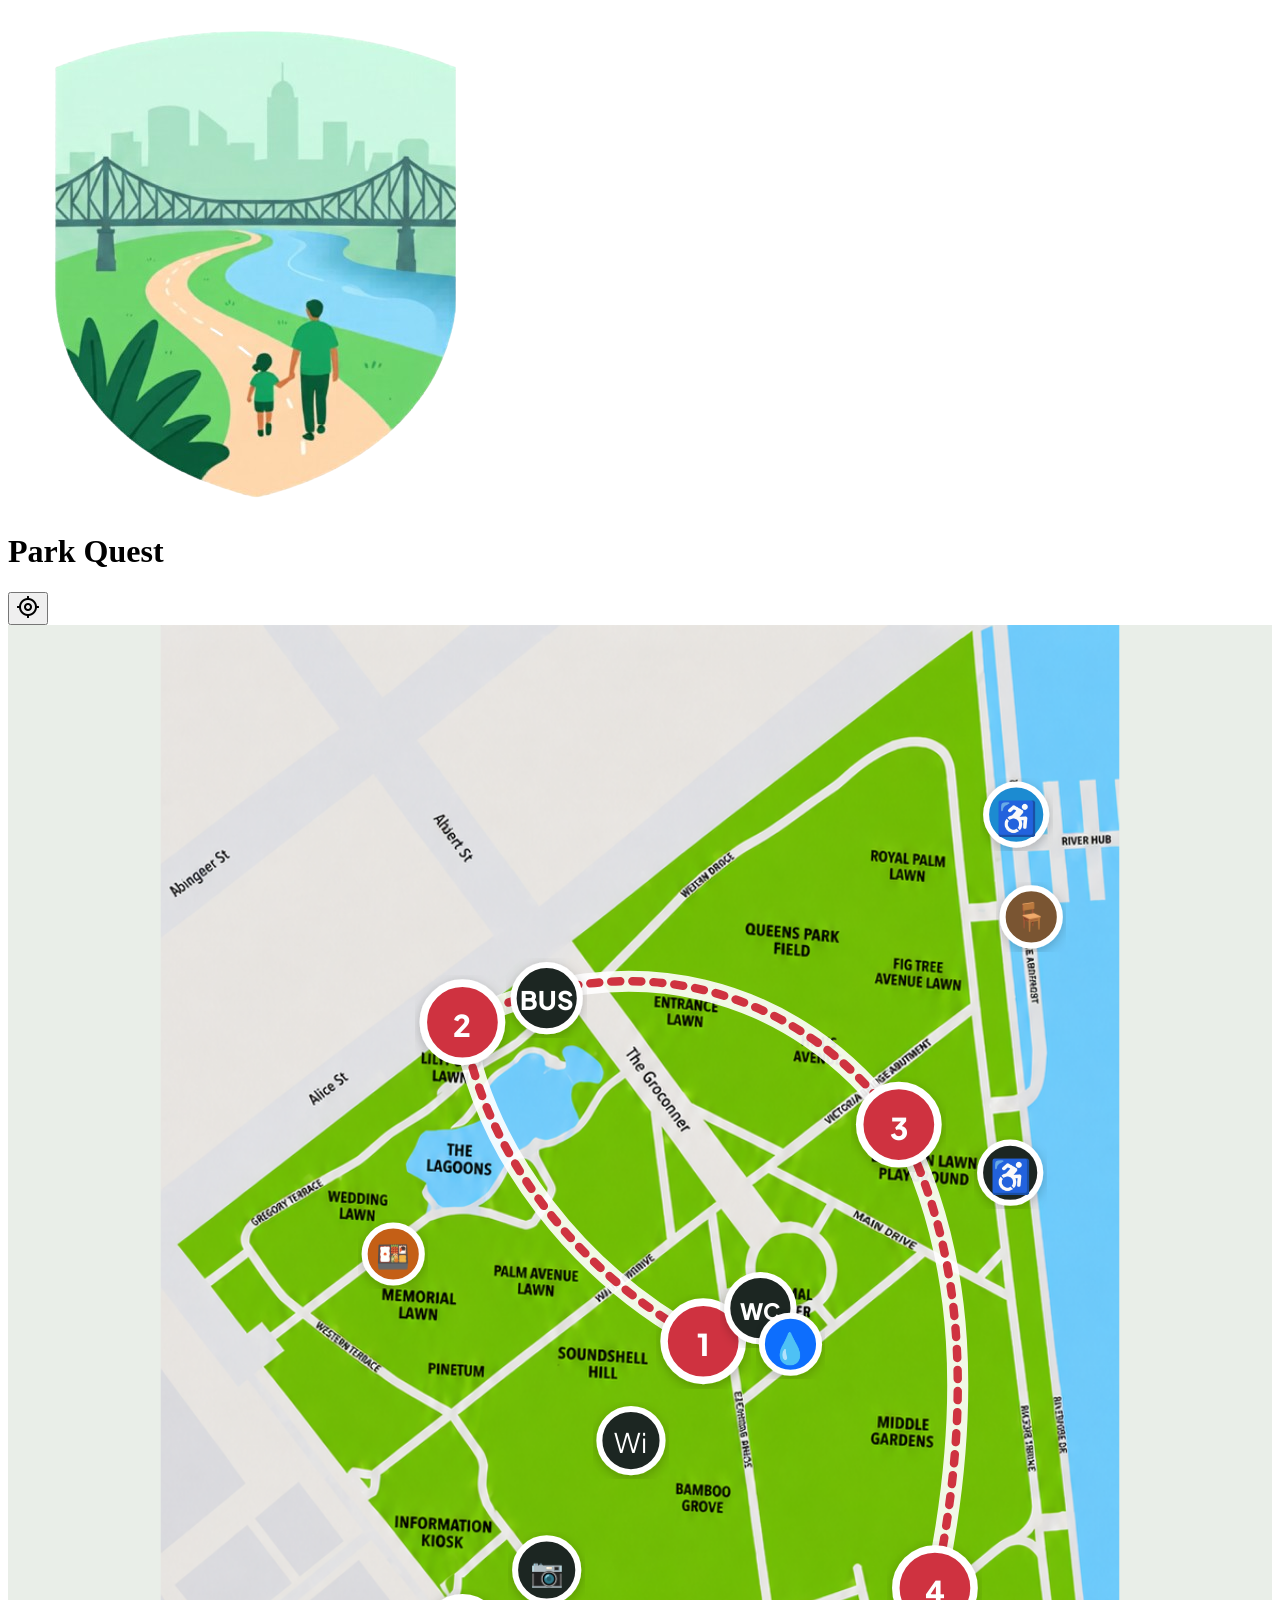
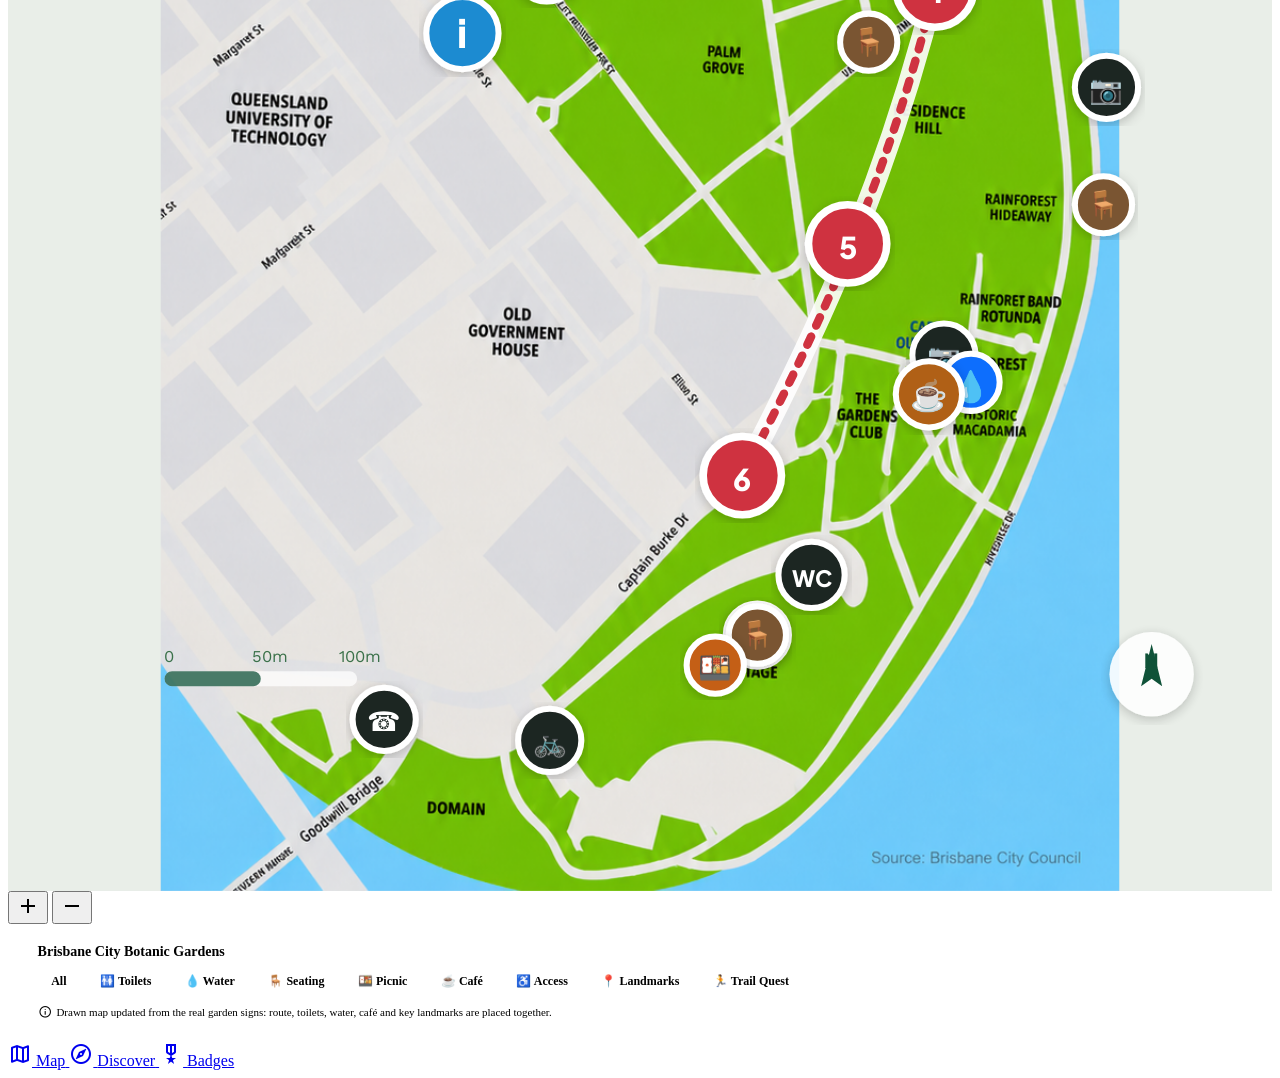
==== commit 9f30ca75: "add map" ====
--- a/index.html
+++ b/index.html
@@ -1,1722 +1,1443 @@
-<!doctype html>
+<!DOCTYPE html>
 <html lang="en">
-    <head>
-        <meta charset="utf-8" />
-        <meta
-            name="viewport"
-            content="width=device-width, initial-scale=1.0, viewport-fit=cover"
-        />
-        <meta name="theme-color" content="#f8faf7" />
-        <title>Park Quest — Map</title>
-        <link rel="preconnect" href="https://fonts.googleapis.com" />
-        <link rel="preconnect" href="https://fonts.gstatic.com" crossorigin />
-        <link
-            href="https://fonts.googleapis.com/css2?family=Plus+Jakarta+Sans:ital,wght@0,400;0,500;0,600;0,700;0,800;1,800&family=Work+Sans:wght@400;500;600;700&display=swap"
-            rel="stylesheet"
-        />
-        <link
-            href="https://fonts.googleapis.com/css2?family=Material+Symbols+Outlined:opsz,wght,FILL,GRAD@24,400,0,0"
-            rel="stylesheet"
-        />
-        <link rel="stylesheet" href="css/style.css" />
-        <style>
-            /* Map legend card (replaces trail-journey-card) */
-            .map-legend-card {
-                position: absolute;
-                left: 0.85rem;
-                right: 0.85rem;
-                bottom: calc(
-                    var(--bottom-nav-h) + env(safe-area-inset-bottom, 0) +
-                        0.55rem
-                );
-                border-radius: var(--radius-2xl);
-                background: color-mix(
-                    in srgb,
-                    var(--surface-container-lowest) 94%,
-                    transparent
-                );
-                backdrop-filter: blur(16px);
-                -webkit-backdrop-filter: blur(16px);
-                box-shadow: var(--shadow-card);
-                padding: 0.9rem 1.1rem 0.85rem;
-                z-index: 10;
-            }
-            .map-legend-card__title {
-                margin: 0 0 0.6rem;
-                font-family: var(--font-display);
-                font-size: 0.9375rem;
-                font-weight: 800;
-                color: var(--primary);
-            }
-            .map-filter-row {
-                display: flex;
-                gap: 0.4rem;
-                overflow-x: auto;
-                margin: 0 -1.1rem;
-                padding: 0 1.1rem 0.1rem;
-                scrollbar-width: none;
-            }
-            .map-filter-row::-webkit-scrollbar {
-                display: none;
-            }
-            .map-filter-chip {
-                display: inline-flex;
-                align-items: center;
-                gap: 0.3rem;
-                padding: 0.42rem 0.85rem;
-                border-radius: var(--radius-pill);
-                border: none;
-                font-family: var(--font-display);
-                font-size: 0.75rem;
-                font-weight: 700;
-                white-space: nowrap;
-                flex-shrink: 0;
-                background: var(--surface-container-high);
-                color: var(--on-surface-variant);
-                cursor: pointer;
-                transition:
-                    background 0.18s ease,
-                    color 0.18s ease,
-                    transform 0.12s ease;
-            }
-            .map-filter-chip:active {
-                transform: scale(0.94);
-            }
-            .map-filter-chip.is-selected {
-                background: var(--primary);
-                color: var(--on-primary);
-            }
-            .map-legend-hint {
-                margin: 0.55rem 0 0;
-                font-size: 0.75rem;
-                color: var(--on-surface-variant);
-                display: flex;
-                align-items: center;
-                gap: 0.3rem;
-            }
-            .map-legend-hint .material-symbols-outlined {
-                font-size: 0.9rem;
-                color: var(--primary);
-            }
-
-            /* Pulsing my-location dot */
-            @keyframes loc-pulse {
-                0%,
-                100% {
-                    r: 8;
-                    opacity: 1;
-                }
-                50% {
-                    r: 13;
-                    opacity: 0.3;
-                }
-            }
-            #my-location-ring {
-                animation: loc-pulse 1.8s ease-in-out infinite;
-            }
-        </style>
-    </head>
-    <body data-parkquest-nav="map">
-        <div class="app app--map">
-            <header class="app-header trail-guide-header">
-                <div style="width: 2.5rem"></div>
-                <h1 class="app-header__title">Park Quest</h1>
-                <button
-                    class="icon-btn"
-                    id="btn-my-loc"
-                    aria-label="Show my location"
-                >
-                    <span class="material-symbols-outlined" aria-hidden="true"
-                        >my_location</span
-                    >
-                </button>
-            </header>
-
-            <main class="map-main trail-guide-main">
-                <!-- ── Full illustrated park map ── -->
-                <section
-                    class="trail-guide-map"
-                    aria-label="Brisbane City Botanic Gardens facilities map"
-                >
-                    <svg
-                        id="park-map-svg"
-                        class="trail-guide-map__svg"
-                        viewBox="0 0 420 620"
-                        preserveAspectRatio="xMidYMid slice"
-                        role="img"
-                        aria-label="Illustrated map of Brisbane City Botanic Gardens showing toilets, drinking fountains, seating, picnic areas, café, accessible facilities and Trail Quest stops"
-                    >
-                        <defs>
-                            <linearGradient
-                                id="bgGrad"
-                                x1="0"
-                                y1="0"
-                                x2="1"
-                                y2="1"
-                            >
-                                <stop offset="0%" stop-color="#ddd8d0" />
-                                <stop offset="100%" stop-color="#d4cec6" />
-                            </linearGradient>
-                            <linearGradient
-                                id="parkGrad"
-                                x1="0"
-                                y1="0"
-                                x2="0.4"
-                                y2="1"
-                            >
-                                <stop offset="0%" stop-color="#72b882" />
-                                <stop offset="55%" stop-color="#5ea470" />
-                                <stop offset="100%" stop-color="#4e9462" />
-                            </linearGradient>
-                            <linearGradient
-                                id="riverGrad"
-                                x1="0"
-                                y1="0"
-                                x2="0"
-                                y2="1"
-                            >
-                                <stop offset="0%" stop-color="#74b8d8" />
-                                <stop offset="100%" stop-color="#4e9abe" />
-                            </linearGradient>
-                            <linearGradient
-                                id="lagoonGrad"
-                                x1="0"
-                                y1="0"
-                                x2="0.3"
-                                y2="1"
-                            >
-                                <stop offset="0%" stop-color="#85cce4" />
-                                <stop offset="100%" stop-color="#5ab0cd" />
-                            </linearGradient>
-                            <filter id="shadow-sm">
-                                <feDropShadow
-                                    dx="0"
-                                    dy="1"
-                                    stdDeviation="2"
-                                    flood-opacity="0.22"
-                                />
-                            </filter>
-                        </defs>
-
-                        <!-- ── City/road background ── -->
-                        <rect width="420" height="620" fill="url(#bgGrad)" />
-
-                        <!-- CBD buildings (left strip, outside park) -->
-                        <rect
-                            x="0"
-                            y="0"
-                            width="32"
-                            height="500"
-                            fill="#ccc6bc"
-                        />
-                        <rect
-                            x="2"
-                            y="4"
-                            width="24"
-                            height="58"
-                            rx="2"
-                            fill="#bfb8ae"
-                        />
-                        <rect
-                            x="2"
-                            y="70"
-                            width="22"
-                            height="50"
-                            rx="2"
-                            fill="#c5beb4"
-                        />
-                        <rect
-                            x="2"
-                            y="128"
-                            width="24"
-                            height="44"
-                            rx="2"
-                            fill="#c0b9ae"
-                        />
-                        <rect
-                            x="2"
-                            y="180"
-                            width="20"
-                            height="52"
-                            rx="2"
-                            fill="#c8c1b7"
-                        />
-                        <rect
-                            x="2"
-                            y="240"
-                            width="24"
-                            height="40"
-                            rx="2"
-                            fill="#bdb6ab"
-                        />
-                        <rect
-                            x="2"
-                            y="288"
-                            width="22"
-                            height="55"
-                            rx="2"
-                            fill="#c3bcb2"
-                        />
-                        <rect
-                            x="2"
-                            y="352"
-                            width="20"
-                            height="46"
-                            rx="2"
-                            fill="#c0b9ae"
-                        />
-                        <rect
-                            x="2"
-                            y="406"
-                            width="24"
-                            height="42"
-                            rx="2"
-                            fill="#bcb5aa"
-                        />
-
-                        <!-- Alice Street road band -->
-                        <rect
-                            x="0"
-                            y="52"
-                            width="420"
-                            height="18"
-                            fill="#ccc6bb"
-                        />
-                        <line
-                            x1="0"
-                            y1="61"
-                            x2="420"
-                            y2="61"
-                            stroke="#b8b2a5"
-                            stroke-width="1"
-                            stroke-dasharray="24,12"
-                            opacity="0.55"
-                        />
-
-                        <!-- Top-right road area (outside park, east) -->
-                        <rect
-                            x="390"
-                            y="0"
-                            width="30"
-                            height="420"
-                            fill="#ccc6bc"
-                        />
-                        <rect
-                            x="393"
-                            y="5"
-                            width="24"
-                            height="60"
-                            rx="2"
-                            fill="#c0b9ae"
-                        />
-                        <rect
-                            x="393"
-                            y="75"
-                            width="24"
-                            height="45"
-                            rx="2"
-                            fill="#c5beb3"
-                        />
-                        <rect
-                            x="393"
-                            y="128"
-                            width="24"
-                            height="50"
-                            rx="2"
-                            fill="#bdb6aa"
-                        />
-
-                        <!-- ── PARK BODY ── -->
-                        <path
-                            d="M 32,68 L 390,68 L 393,265 L 376,534
+  <head>
+    <meta charset="utf-8" />
+    <meta name="viewport" content="width=device-width, initial-scale=1.0, viewport-fit=cover" />
+    <meta name="theme-color" content="#f8faf7" />
+    <title>Park Quest — Map</title>
+    <link rel="preconnect" href="https://fonts.googleapis.com" />
+    <link rel="preconnect" href="https://fonts.gstatic.com" crossorigin />
+    <link
+      href="https://fonts.googleapis.com/css2?family=Plus+Jakarta+Sans:ital,wght@0,400;0,500;0,600;0,700;0,800;1,800&family=Work+Sans:wght@400;500;600;700&display=swap"
+      rel="stylesheet"
+    />
+    <link
+      href="https://fonts.googleapis.com/css2?family=Material+Symbols+Outlined:opsz,wght,FILL,GRAD@24,400,0,0"
+      rel="stylesheet"
+    />
+    <link rel="stylesheet" href="css/style.css" />
+    <style>
+      /* Map legend card (replaces trail-journey-card) */
+      .trail-guide-main {
+        display: flex;
+        flex-direction: column;
+        overflow: hidden;
+        padding-bottom: calc(var(--bottom-nav-h) + env(safe-area-inset-bottom, 0));
+      }
+      .trail-guide-map {
+        position: relative;
+        flex: 1 1 auto;
+        min-height: 0;
+      }
+      .trail-guide-map__svg {
+        display: block;
+        background: #f0eee4;
+      }
+      .map-legend-card {
+        position: relative;
+        flex: 0 0 auto;
+        margin: 0.55rem 0.85rem 0.7rem;
+        border-radius: var(--radius-2xl);
+        background: var(--surface-container-lowest);
+        box-shadow: var(--shadow-card);
+        padding: 0.72rem 1rem 0.76rem;
+        z-index: 10;
+      }
+      .map-legend-card__title {
+        margin: 0 0 0.48rem;
+        font-family: var(--font-display);
+        font-size: 0.875rem;
+        font-weight: 800;
+        color: var(--primary);
+      }
+      .map-filter-row {
+        display: flex;
+        gap: 0.4rem;
+        overflow-x: auto;
+        margin: 0 -1.1rem;
+        padding: 0 1.1rem 0.1rem;
+        scrollbar-width: none;
+      }
+      .map-filter-row::-webkit-scrollbar { display: none; }
+      .map-filter-chip {
+        display: inline-flex;
+        align-items: center;
+        gap: 0.3rem;
+        padding: 0.42rem 0.85rem;
+        border-radius: var(--radius-pill);
+        border: none;
+        font-family: var(--font-display);
+        font-size: 0.75rem;
+        font-weight: 700;
+        white-space: nowrap;
+        flex-shrink: 0;
+        background: var(--surface-container-high);
+        color: var(--on-surface-variant);
+        cursor: pointer;
+        transition: background 0.18s ease, color 0.18s ease, transform 0.12s ease;
+      }
+      .map-filter-chip:active { transform: scale(0.94); }
+      .map-filter-chip.is-selected {
+        background: var(--primary);
+        color: var(--on-primary);
+      }
+      .map-legend-hint {
+        margin: 0.42rem 0 0;
+        font-size: 0.6875rem;
+        color: var(--on-surface-variant);
+        display: flex;
+        align-items: center;
+        gap: 0.3rem;
+      }
+      .map-legend-hint .material-symbols-outlined { font-size: 0.9rem; color: var(--primary); }
+
+      /* Pulsing my-location dot */
+      @keyframes loc-pulse {
+        0%,100% { r: 8; opacity: 1; }
+        50% { r: 13; opacity: 0.3; }
+      }
+      #my-location-ring { animation: loc-pulse 1.8s ease-in-out infinite; }
+    </style>
+  </head>
+  <body data-parkquest-nav="map">
+    <div class="app app--map">
+      <header class="app-header trail-guide-header">
+        <div class="app-header__brand">
+          <img class="app-header__logo" src="image/parkquest-logo.png" alt="ParkQuest logo" />
+          <h1 class="app-header__title">Park Quest</h1>
+        </div>
+        <button class="icon-btn" id="btn-my-loc" aria-label="Show my location">
+          <span class="material-symbols-outlined" aria-hidden="true">my_location</span>
+        </button>
+      </header>
+
+      <main class="map-main trail-guide-main">
+
+        <!-- ── Full illustrated park map ── -->
+        <section class="trail-guide-map" aria-label="Brisbane City Botanic Gardens facilities map">
+          <svg id="park-map-svg" class="trail-guide-map__svg"
+               viewBox="0 0 420 620" preserveAspectRatio="xMidYMid slice"
+               role="img" aria-label="Illustrated map of Brisbane City Botanic Gardens showing the Medicinal Plant Treasures route, toilets, water, playground, cafe, river walk, landmarks and rest areas">
+            <defs>
+              <linearGradient id="bgGrad" x1="0" y1="0" x2="1" y2="1">
+                <stop offset="0%" stop-color="#ddd8d0"/>
+                <stop offset="100%" stop-color="#d4cec6"/>
+              </linearGradient>
+              <linearGradient id="parkGrad" x1="0" y1="0" x2="0.4" y2="1">
+                <stop offset="0%" stop-color="#72b882"/>
+                <stop offset="55%" stop-color="#5ea470"/>
+                <stop offset="100%" stop-color="#4e9462"/>
+              </linearGradient>
+              <linearGradient id="riverGrad" x1="0" y1="0" x2="0" y2="1">
+                <stop offset="0%" stop-color="#74b8d8"/>
+                <stop offset="100%" stop-color="#4e9abe"/>
+              </linearGradient>
+              <linearGradient id="lagoonGrad" x1="0" y1="0" x2="0.3" y2="1">
+                <stop offset="0%" stop-color="#85cce4"/>
+                <stop offset="100%" stop-color="#5ab0cd"/>
+              </linearGradient>
+              <filter id="shadow-sm">
+                <feDropShadow dx="0" dy="1" stdDeviation="2" flood-opacity="0.22"/>
+              </filter>
+            </defs>
+
+            <!-- ── City/road background ── -->
+            <rect width="420" height="620" fill="url(#bgGrad)"/>
+
+            <!-- CBD buildings (left strip, outside park) -->
+            <rect x="0" y="0" width="32" height="500" fill="#ccc6bc"/>
+            <rect x="2" y="4" width="24" height="58" rx="2" fill="#bfb8ae"/>
+            <rect x="2" y="70" width="22" height="50" rx="2" fill="#c5beb4"/>
+            <rect x="2" y="128" width="24" height="44" rx="2" fill="#c0b9ae"/>
+            <rect x="2" y="180" width="20" height="52" rx="2" fill="#c8c1b7"/>
+            <rect x="2" y="240" width="24" height="40" rx="2" fill="#bdb6ab"/>
+            <rect x="2" y="288" width="22" height="55" rx="2" fill="#c3bcb2"/>
+            <rect x="2" y="352" width="20" height="46" rx="2" fill="#c0b9ae"/>
+            <rect x="2" y="406" width="24" height="42" rx="2" fill="#bcb5aa"/>
+
+            <!-- Alice Street road band -->
+            <rect x="0" y="52" width="420" height="18" fill="#ccc6bb"/>
+            <line x1="0" y1="61" x2="420" y2="61" stroke="#b8b2a5" stroke-width="1" stroke-dasharray="24,12" opacity="0.55"/>
+
+            <!-- Top-right road area (outside park, east) -->
+            <rect x="390" y="0" width="30" height="420" fill="#ccc6bc"/>
+            <rect x="393" y="5" width="24" height="60" rx="2" fill="#c0b9ae"/>
+            <rect x="393" y="75" width="24" height="45" rx="2" fill="#c5beb3"/>
+            <rect x="393" y="128" width="24" height="50" rx="2" fill="#bdb6aa"/>
+
+            <!-- ── PARK BODY ── -->
+            <path d="M 32,68 L 390,68 L 393,265 L 376,534
                      C 350,612 258,644 162,623
                      C 93,608 30,562 28,482 Z"
-                            fill="url(#parkGrad)"
-                        />
-
-                        <!-- Park perimeter path (edge walkway) -->
-                        <path
-                            d="M 32,68 L 390,68 L 393,265 L 376,534
+                  fill="url(#parkGrad)"/>
+
+            <!-- Park perimeter path (edge walkway) -->
+            <path d="M 32,68 L 390,68 L 393,265 L 376,534
                      C 350,612 258,644 162,623
                      C 93,608 30,562 28,482 Z"
-                            fill="none"
-                            stroke="#3d7a52"
-                            stroke-width="2"
-                            opacity="0.35"
-                        />
-
-                        <!-- Subtle park grid texture -->
-                        <g opacity="0.04" stroke="#000" stroke-width="0.7">
-                            <path
-                                d="M32,125 L390,122 M32,188 L392,185 M32,258 L392,256"
-                            />
-                            <path
-                                d="M105,68 L92,540 M175,68 L162,580 M245,68 L232,610 M315,68 L303,556 M365,68 L372,510"
-                            />
-                        </g>
-
-                        <!-- ── Lawn / open areas (lighter green ellipses) ── -->
-                        <ellipse
-                            cx="200"
-                            cy="255"
-                            rx="102"
-                            ry="72"
-                            fill="#86cd9a"
-                            opacity="0.48"
-                        />
-                        <ellipse
-                            cx="185"
-                            cy="550"
-                            rx="88"
-                            ry="50"
-                            fill="#86cd9a"
-                            opacity="0.42"
-                        />
-                        <ellipse
-                            cx="373"
-                            cy="422"
-                            rx="48"
-                            ry="68"
-                            fill="#86cd9a"
-                            opacity="0.38"
-                        />
-                        <ellipse
-                            cx="105"
-                            cy="340"
-                            rx="42"
-                            ry="38"
-                            fill="#86cd9a"
-                            opacity="0.35"
-                        />
-
-                        <!-- ── Tree clusters ── -->
-                        <g opacity="0.6">
-                            <circle cx="88" cy="175" r="30" fill="#3c7850" />
-                            <circle cx="72" cy="188" r="20" fill="#3c7850" />
-                            <circle cx="105" cy="165" r="17" fill="#3c7850" />
-                        </g>
-                        <g opacity="0.55">
-                            <circle cx="352" cy="188" r="26" fill="#3c7850" />
-                            <circle cx="366" cy="178" r="17" fill="#3c7850" />
-                        </g>
-                        <g opacity="0.58">
-                            <circle cx="140" cy="448" r="36" fill="#3c7850" />
-                            <circle cx="118" cy="438" r="21" fill="#3c7850" />
-                            <circle cx="158" cy="462" r="17" fill="#3c7850" />
-                        </g>
-                        <g opacity="0.5">
-                            <circle cx="282" cy="455" r="28" fill="#3c7850" />
-                            <circle cx="265" cy="465" r="17" fill="#3c7850" />
-                        </g>
-                        <g opacity="0.46">
-                            <circle cx="60" cy="400" r="22" fill="#3c7850" />
-                            <circle cx="50" cy="413" r="14" fill="#3c7850" />
-                        </g>
-                        <g opacity="0.44">
-                            <circle cx="348" cy="462" r="19" fill="#3c7850" />
-                        </g>
-                        <g opacity="0.48">
-                            <circle cx="212" cy="145" r="18" fill="#3c7850" />
-                            <circle cx="200" cy="155" r="13" fill="#3c7850" />
-                        </g>
-                        <g opacity="0.45">
-                            <circle cx="308" cy="488" r="16" fill="#3c7850" />
-                            <circle cx="322" cy="480" r="12" fill="#3c7850" />
-                        </g>
-
-                        <!-- ── OAKMAN'S LAGOON ── -->
-                        <path
-                            d="M 268,298 C 276,272 308,262 338,270 C 366,278 384,300 383,325
-                     C 382,350 364,368 336,370 C 308,372 274,358 265,336
-                     C 258,318 262,308 268,298 Z"
-                            fill="url(#lagoonGrad)"
-                            opacity="0.9"
-                        />
-                        <!-- Lagoon shimmer -->
-                        <ellipse
-                            cx="325"
-                            cy="316"
-                            rx="32"
-                            ry="22"
-                            fill="none"
-                            stroke="#fff"
-                            stroke-width="1.2"
-                            opacity="0.4"
-                        />
-                        <ellipse
-                            cx="325"
-                            cy="316"
-                            rx="20"
-                            ry="13"
-                            fill="none"
-                            stroke="#fff"
-                            stroke-width="0.8"
-                            opacity="0.3"
-                        />
-                        <!-- Lagoon lily pads -->
-                        <ellipse
-                            cx="300"
-                            cy="340"
-                            rx="7"
-                            ry="5"
-                            fill="#4a8a5a"
-                            opacity="0.5"
-                        />
-                        <ellipse
-                            cx="345"
-                            cy="348"
-                            rx="6"
-                            ry="4"
-                            fill="#4a8a5a"
-                            opacity="0.45"
-                        />
-                        <!-- Lagoon label -->
-                        <text
-                            x="325"
-                            y="312"
-                            text-anchor="middle"
-                            font-family="'Work Sans',sans-serif"
-                            font-size="6.5"
-                            font-weight="700"
-                            fill="#155a7a"
-                            opacity="0.85"
-                        >
-                            OAKMAN'S LAGOON
-                        </text>
-
-                        <!-- ── PATHS NETWORK ── -->
-                        <!-- Main N-S spine -->
-                        <path
-                            d="M 212,68 C 210,135 207,200 205,268 C 203,336 200,398 200,462 C 200,514 202,558 206,590"
-                            fill="none"
-                            stroke="#c8be7a"
-                            stroke-width="9"
-                            stroke-linecap="round"
-                            opacity="0.88"
-                        />
-                        <!-- Main E-W cross path -->
-                        <path
-                            d="M 32,275 L 128,270 L 205,267 L 262,264 L 390,260"
-                            fill="none"
-                            stroke="#c8be7a"
-                            stroke-width="8"
-                            stroke-linecap="round"
-                            opacity="0.88"
-                        />
-                        <!-- NE diagonal upper -->
-                        <path
-                            d="M 262,264 L 320,222 L 380,202 L 392,265"
-                            fill="none"
-                            stroke="#c8be7a"
-                            stroke-width="6"
-                            stroke-linecap="round"
-                            opacity="0.82"
-                        />
-                        <!-- Path to Lagoon west -->
-                        <path
-                            d="M 262,264 L 298,280 L 268,298"
-                            fill="none"
-                            stroke="#c8be7a"
-                            stroke-width="6"
-                            stroke-linecap="round"
-                            opacity="0.8"
-                        />
-                        <!-- Path east of Lagoon -->
-                        <path
-                            d="M 383,325 L 392,390 L 376,534"
-                            fill="none"
-                            stroke="#c8be7a"
-                            stroke-width="6"
-                            stroke-linecap="round"
-                            opacity="0.8"
-                        />
-                        <!-- NW loop path -->
-                        <path
-                            d="M 32,275 L 88,298 L 140,345 L 200,362"
-                            fill="none"
-                            stroke="#c8be7a"
-                            stroke-width="7"
-                            stroke-linecap="round"
-                            opacity="0.85"
-                        />
-                        <!-- SE path to Riverstage -->
-                        <path
-                            d="M 200,462 L 245,494 L 298,528 L 340,548 L 376,534"
-                            fill="none"
-                            stroke="#c8be7a"
-                            stroke-width="7"
-                            stroke-linecap="round"
-                            opacity="0.85"
-                        />
-                        <!-- Lagoon south path -->
-                        <path
-                            d="M 336,370 L 320,400 L 298,528"
-                            fill="none"
-                            stroke="#c8be7a"
-                            stroke-width="5"
-                            stroke-linecap="round"
-                            opacity="0.72"
-                        />
-                        <!-- George St entrance road -->
-                        <path
-                            d="M 0,275 L 32,275"
-                            fill="none"
-                            stroke="#c8be7a"
-                            stroke-width="10"
-                            stroke-linecap="round"
-                            opacity="0.88"
-                        />
-                        <!-- River boardwalk (dashed) -->
-                        <path
-                            d="M 28,482 C 58,512 102,534 148,552 C 192,570 250,572 296,562 C 327,555 358,542 376,534"
-                            fill="none"
-                            stroke="#c8be7a"
-                            stroke-width="5"
-                            stroke-linecap="round"
-                            stroke-dasharray="8,5"
-                            opacity="0.72"
-                        />
-
-                        <!-- ── BRISBANE RIVER ── -->
-                        <path
-                            d="M 0,595 C 55,575 115,590 175,580 C 235,570 295,586 358,576 C 384,571 404,578 420,574 L 420,620 L 0,620 Z"
-                            fill="url(#riverGrad)"
-                            opacity="0.92"
-                        />
-                        <!-- River ripples -->
-                        <path
-                            d="M 28,604 Q 95,595 162,606 Q 228,617 295,604 Q 358,591 412,603"
-                            fill="none"
-                            stroke="#fff"
-                            stroke-width="1.1"
-                            opacity="0.32"
-                        />
-                        <path
-                            d="M 48,613 Q 115,604 182,615 Q 248,626 315,613 Q 378,600 418,612"
-                            fill="none"
-                            stroke="#fff"
-                            stroke-width="0.8"
-                            opacity="0.22"
-                        />
-                        <text
-                            x="210"
-                            y="613"
-                            text-anchor="middle"
-                            font-family="'Work Sans',sans-serif"
-                            font-size="8.5"
-                            font-weight="700"
-                            fill="#1a5a80"
-                            opacity="0.82"
-                            letter-spacing="1.5"
-                        >
-                            BRISBANE RIVER
-                        </text>
-
-                        <!-- City Reach Boardwalk label -->
-                        <text
-                            x="205"
-                            y="590"
-                            text-anchor="middle"
-                            font-family="'Work Sans',sans-serif"
-                            font-size="6"
-                            font-weight="600"
-                            fill="#2a6e52"
-                            opacity="0.7"
-                        >
-                            CITY REACH BOARDWALK ENTRANCE
-                        </text>
-
-                        <!-- ── STREET LABELS ── -->
-                        <text
-                            x="210"
-                            y="61"
-                            text-anchor="middle"
-                            font-family="'Work Sans',sans-serif"
-                            font-size="8"
-                            font-weight="700"
-                            fill="#6b6050"
-                            letter-spacing="2"
-                            opacity="0.88"
-                        >
-                            ALICE STREET
-                        </text>
-                        <text
-                            x="16"
-                            y="258"
-                            text-anchor="middle"
-                            font-family="'Work Sans',sans-serif"
-                            font-size="7"
-                            font-weight="700"
-                            fill="#6b6050"
-                            letter-spacing="1"
-                            opacity="0.82"
-                            transform="rotate(-90,16,258)"
-                        >
-                            GEORGE STREET
-                        </text>
-                        <text
-                            x="405"
-                            y="248"
-                            text-anchor="middle"
-                            font-family="'Work Sans',sans-serif"
-                            font-size="6.5"
-                            font-weight="700"
-                            fill="#6b6050"
-                            letter-spacing="0.8"
-                            opacity="0.75"
-                            transform="rotate(90,405,248)"
-                        >
-                            EDWARD STREET
-                        </text>
-
-                        <!-- Park name watermark -->
-                        <text
-                            x="160"
-                            y="248"
-                            text-anchor="middle"
-                            font-family="'Plus Jakarta Sans',sans-serif"
-                            font-size="9"
-                            font-weight="800"
-                            fill="#1e5e30"
-                            opacity="0.38"
-                            letter-spacing="0.5"
-                        >
-                            BRISBANE CITY
-                        </text>
-                        <text
-                            x="160"
-                            y="261"
-                            text-anchor="middle"
-                            font-family="'Plus Jakarta Sans',sans-serif"
-                            font-size="9"
-                            font-weight="800"
-                            fill="#1e5e30"
-                            opacity="0.38"
-                            letter-spacing="0.5"
-                        >
-                            BOTANIC GARDENS
-                        </text>
-
-                        <!-- Area labels -->
-                        <text
-                            x="148"
-                            y="198"
-                            text-anchor="middle"
-                            font-family="'Work Sans',sans-serif"
-                            font-size="7"
-                            font-weight="700"
-                            fill="#1e5e30"
-                            opacity="0.62"
-                        >
-                            BALDWIN LAWN
-                        </text>
-                        <text
-                            x="350"
-                            y="510"
-                            text-anchor="middle"
-                            font-family="'Work Sans',sans-serif"
-                            font-size="7"
-                            font-weight="700"
-                            fill="#1e5e30"
-                            opacity="0.62"
-                        >
-                            RIVERSTAGE
-                        </text>
-                        <text
-                            x="355"
-                            y="130"
-                            text-anchor="middle"
-                            font-family="'Work Sans',sans-serif"
-                            font-size="7"
-                            font-weight="700"
-                            fill="#1e5e30"
-                            opacity="0.55"
-                        >
-                            PALM GROVE
-                        </text>
-
-                        <!-- ── TRAIL ROUTE LINE ── -->
-                        <g id="trail-route-line">
-                            <path
-                                d="M 212,88 L 302,140 L 145,282 L 200,360 L 270,298 L 345,490"
-                                fill="none"
-                                stroke="#0f5238"
-                                stroke-width="2.5"
-                                stroke-dasharray="6,4"
-                                stroke-linecap="round"
-                                opacity="0.65"
-                            />
-                        </g>
-
-                        <!-- ══════════════════════════════════════════════
+                  fill="none" stroke="#3d7a52" stroke-width="2" opacity="0.35"/>
+
+            <!-- Subtle park grid texture -->
+            <g opacity="0.04" stroke="#000" stroke-width="0.7">
+              <path d="M32,125 L390,122 M32,188 L392,185 M32,258 L392,256"/>
+              <path d="M105,68 L92,540 M175,68 L162,580 M245,68 L232,610 M315,68 L303,556 M365,68 L372,510"/>
+            </g>
+
+            <!-- ── Lawn / open areas (lighter green ellipses) ── -->
+            <ellipse cx="200" cy="255" rx="102" ry="72" fill="#86cd9a" opacity="0.48"/>
+            <ellipse cx="185" cy="550" rx="88" ry="50" fill="#86cd9a" opacity="0.42"/>
+            <ellipse cx="373" cy="422" rx="48" ry="68" fill="#86cd9a" opacity="0.38"/>
+            <ellipse cx="105" cy="340" rx="42" ry="38" fill="#86cd9a" opacity="0.35"/>
+
+            <!-- ── Tree clusters ── -->
+            <g opacity="0.6"><circle cx="88" cy="175" r="30" fill="#3c7850"/><circle cx="72" cy="188" r="20" fill="#3c7850"/><circle cx="105" cy="165" r="17" fill="#3c7850"/></g>
+            <g opacity="0.55"><circle cx="352" cy="188" r="26" fill="#3c7850"/><circle cx="366" cy="178" r="17" fill="#3c7850"/></g>
+            <g opacity="0.58"><circle cx="140" cy="448" r="36" fill="#3c7850"/><circle cx="118" cy="438" r="21" fill="#3c7850"/><circle cx="158" cy="462" r="17" fill="#3c7850"/></g>
+            <g opacity="0.5"><circle cx="282" cy="455" r="28" fill="#3c7850"/><circle cx="265" cy="465" r="17" fill="#3c7850"/></g>
+            <g opacity="0.46"><circle cx="60" cy="400" r="22" fill="#3c7850"/><circle cx="50" cy="413" r="14" fill="#3c7850"/></g>
+            <g opacity="0.44"><circle cx="348" cy="462" r="19" fill="#3c7850"/></g>
+            <g opacity="0.48"><circle cx="212" cy="145" r="18" fill="#3c7850"/><circle cx="200" cy="155" r="13" fill="#3c7850"/></g>
+            <g opacity="0.45"><circle cx="308" cy="488" r="16" fill="#3c7850"/><circle cx="322" cy="480" r="12" fill="#3c7850"/></g>
+
+            <!-- ── THE LAGOONS / LILYPOND LAWN ── -->
+            <path d="M 62,326 C 70,296 106,286 134,300 C 160,313 166,340 151,361
+                     C 136,384 102,388 78,372 C 55,356 55,344 62,326 Z"
+                  fill="url(#lagoonGrad)" opacity="0.9"/>
+            <!-- Lagoon shimmer -->
+            <ellipse cx="108" cy="340" rx="32" ry="20" fill="none" stroke="#fff" stroke-width="1.2" opacity="0.4"/>
+            <ellipse cx="108" cy="340" rx="19" ry="12" fill="none" stroke="#fff" stroke-width="0.8" opacity="0.3"/>
+            <!-- Lagoon lily pads -->
+            <ellipse cx="88" cy="352" rx="7" ry="5" fill="#4a8a5a" opacity="0.5"/>
+            <ellipse cx="130" cy="330" rx="6" ry="4" fill="#4a8a5a" opacity="0.45"/>
+            <!-- Lagoon label -->
+            <text x="108" y="337" text-anchor="middle" font-family="'Work Sans',sans-serif" font-size="6.5" font-weight="700" fill="#155a7a" opacity="0.85">THE LAGOONS</text>
+            <text x="108" y="347" text-anchor="middle" font-family="'Work Sans',sans-serif" font-size="5.5" font-weight="700" fill="#155a7a" opacity="0.7">LILYPOND LAWN</text>
+
+            <!-- ── PATHS NETWORK ── -->
+            <!-- Main N-S spine -->
+            <path d="M 212,68 C 210,135 207,200 205,268 C 203,336 200,398 200,462 C 200,514 202,558 206,590"
+                  fill="none" stroke="#c8be7a" stroke-width="9" stroke-linecap="round" opacity="0.88"/>
+            <!-- Main E-W cross path -->
+            <path d="M 32,275 L 128,270 L 205,267 L 262,264 L 390,260"
+                  fill="none" stroke="#c8be7a" stroke-width="8" stroke-linecap="round" opacity="0.88"/>
+            <!-- NE diagonal upper -->
+            <path d="M 262,264 L 320,222 L 380,202 L 392,265"
+                  fill="none" stroke="#c8be7a" stroke-width="6" stroke-linecap="round" opacity="0.82"/>
+            <!-- Path to The Lagoons -->
+            <path d="M 32,275 L 70,306 L 98,326"
+                  fill="none" stroke="#c8be7a" stroke-width="6" stroke-linecap="round" opacity="0.8"/>
+            <!-- Path east toward Rainforest and Cafe -->
+            <path d="M 262,264 L 325,310 L 392,390 L 376,534"
+                  fill="none" stroke="#c8be7a" stroke-width="6" stroke-linecap="round" opacity="0.8"/>
+            <!-- NW loop path -->
+            <path d="M 32,275 L 88,298 L 140,345 L 200,362"
+                  fill="none" stroke="#c8be7a" stroke-width="7" stroke-linecap="round" opacity="0.85"/>
+            <!-- SE path to Riverstage -->
+            <path d="M 200,462 L 245,494 L 298,528 L 340,548 L 376,534"
+                  fill="none" stroke="#c8be7a" stroke-width="7" stroke-linecap="round" opacity="0.85"/>
+            <!-- Lagoon south path -->
+            <path d="M 336,370 L 320,400 L 298,528"
+                  fill="none" stroke="#c8be7a" stroke-width="5" stroke-linecap="round" opacity="0.72"/>
+            <!-- George St entrance road -->
+            <path d="M 0,275 L 32,275" fill="none" stroke="#c8be7a" stroke-width="10" stroke-linecap="round" opacity="0.88"/>
+            <!-- River boardwalk (dashed) -->
+            <path d="M 28,482 C 58,512 102,534 148,552 C 192,570 250,572 296,562 C 327,555 358,542 376,534"
+                  fill="none" stroke="#c8be7a" stroke-width="5" stroke-linecap="round" stroke-dasharray="8,5" opacity="0.72"/>
+
+            <!-- ── BRISBANE RIVER ── -->
+            <path d="M 0,595 C 55,575 115,590 175,580 C 235,570 295,586 358,576 C 384,571 404,578 420,574 L 420,620 L 0,620 Z"
+                  fill="url(#riverGrad)" opacity="0.92"/>
+            <!-- River ripples -->
+            <path d="M 28,604 Q 95,595 162,606 Q 228,617 295,604 Q 358,591 412,603" fill="none" stroke="#fff" stroke-width="1.1" opacity="0.32"/>
+            <path d="M 48,613 Q 115,604 182,615 Q 248,626 315,613 Q 378,600 418,612" fill="none" stroke="#fff" stroke-width="0.8" opacity="0.22"/>
+            <text x="210" y="613" text-anchor="middle" font-family="'Work Sans',sans-serif" font-size="8.5" font-weight="700" fill="#1a5a80" opacity="0.82" letter-spacing="1.5">BRISBANE RIVER</text>
+
+            <!-- City Reach Boardwalk label -->
+            <text x="205" y="590" text-anchor="middle" font-family="'Work Sans',sans-serif" font-size="6" font-weight="600" fill="#2a6e52" opacity="0.7">RIVER WALK / BOARDWALK</text>
+
+            <!-- ── STREET LABELS ── -->
+            <text x="210" y="61" text-anchor="middle" font-family="'Work Sans',sans-serif" font-size="8" font-weight="700" fill="#6b6050" letter-spacing="2" opacity="0.88">ALICE STREET</text>
+            <text x="16" y="258" text-anchor="middle" font-family="'Work Sans',sans-serif" font-size="7" font-weight="700" fill="#6b6050" letter-spacing="1" opacity="0.82" transform="rotate(-90,16,258)">GEORGE STREET</text>
+            <text x="405" y="248" text-anchor="middle" font-family="'Work Sans',sans-serif" font-size="6.5" font-weight="700" fill="#6b6050" letter-spacing="0.8" opacity="0.75" transform="rotate(90,405,248)">EDWARD STREET</text>
+
+            <!-- Park name watermark -->
+            <text x="160" y="248" text-anchor="middle" font-family="'Plus Jakarta Sans',sans-serif" font-size="9" font-weight="800" fill="#1e5e30" opacity="0.38" letter-spacing="0.5">BRISBANE CITY</text>
+            <text x="160" y="261" text-anchor="middle" font-family="'Plus Jakarta Sans',sans-serif" font-size="9" font-weight="800" fill="#1e5e30" opacity="0.38" letter-spacing="0.5">BOTANIC GARDENS</text>
+
+            <!-- Area labels -->
+            <text x="106" y="150" text-anchor="middle" font-family="'Work Sans',sans-serif" font-size="7" font-weight="700" fill="#1e5e30" opacity="0.62">ROYAL PALM LAWN</text>
+            <text x="150" y="215" text-anchor="middle" font-family="'Work Sans',sans-serif" font-size="7" font-weight="700" fill="#1e5e30" opacity="0.62">BALDWIN LAWN</text>
+            <text x="214" y="312" text-anchor="middle" font-family="'Work Sans',sans-serif" font-size="7" font-weight="700" fill="#1e5e30" opacity="0.58">FORMAL GARDEN</text>
+            <text x="276" y="365" text-anchor="middle" font-family="'Work Sans',sans-serif" font-size="7" font-weight="700" fill="#1e5e30" opacity="0.58">RESIDENCE HILL</text>
+            <text x="348" y="318" text-anchor="middle" font-family="'Work Sans',sans-serif" font-size="7" font-weight="700" fill="#1e5e30" opacity="0.62">CAFE</text>
+            <text x="346" y="415" text-anchor="middle" font-family="'Work Sans',sans-serif" font-size="7" font-weight="700" fill="#1e5e30" opacity="0.62">RAINFOREST</text>
+            <text x="350" y="510" text-anchor="middle" font-family="'Work Sans',sans-serif" font-size="7" font-weight="700" fill="#1e5e30" opacity="0.62">RIVERSTAGE</text>
+            <text x="232" y="438" text-anchor="middle" font-family="'Work Sans',sans-serif" font-size="7" font-weight="700" fill="#1e5e30" opacity="0.55">BAMBOO GROVE</text>
+
+            <!-- ── TRAIL ROUTE LINE ── -->
+            <g id="trail-route-line">
+              <path d="M 202,286 C 160,254 110,214 93,166
+                       C 142,138 206,142 268,156
+                       C 298,195 322,244 338,312
+                       C 326,344 300,364 276,374
+                       C 254,383 237,388 220,394"
+                    fill="none" stroke="#f7efe0" stroke-width="7"
+                    stroke-linecap="round" stroke-linejoin="round" opacity="0.9"/>
+              <path d="M 202,286 C 160,254 110,214 93,166
+                       C 142,138 206,142 268,156
+                       C 298,195 322,244 338,312
+                       C 326,344 300,364 276,374
+                       C 254,383 237,388 220,394"
+                    fill="none" stroke="#cf3340" stroke-width="2.7" stroke-dasharray="3,4"
+                    stroke-linecap="round" stroke-linejoin="round" opacity="0.95"/>
+            </g>
+
+            <!-- ══════════════════════════════════════════════
                  FACILITY MARKERS
                  ══════════════════════════════════════════════ -->
 
-                        <!-- ── ENTRANCES ── -->
-                        <g class="facility-group" data-type="entrance">
-                            <!-- Alice St main entrance -->
-                            <circle
-                                cx="212"
-                                cy="78"
-                                r="8"
-                                fill="#0f5238"
-                                filter="url(#shadow-sm)"
-                            />
-                            <text
-                                x="212"
-                                y="82"
-                                text-anchor="middle"
-                                font-family="'Work Sans',sans-serif"
-                                font-size="8"
-                                font-weight="900"
-                                fill="#fff"
-                            >
-                                ↓
-                            </text>
-                            <rect
-                                x="228"
-                                y="72"
-                                width="58"
-                                height="14"
-                                rx="7"
-                                fill="#fff"
-                                opacity="0.82"
-                            />
-                            <text
-                                x="257"
-                                y="82"
-                                text-anchor="middle"
-                                font-family="'Work Sans',sans-serif"
-                                font-size="6.5"
-                                font-weight="700"
-                                fill="#0f5238"
-                            >
-                                MAIN ENTRY
-                            </text>
-
-                            <!-- George St entrance -->
-                            <circle
-                                cx="32"
-                                cy="275"
-                                r="8"
-                                fill="#0f5238"
-                                filter="url(#shadow-sm)"
-                            />
-                            <text
-                                x="32"
-                                y="279"
-                                text-anchor="middle"
-                                font-family="'Work Sans',sans-serif"
-                                font-size="8"
-                                font-weight="900"
-                                fill="#fff"
-                            >
-                                →
-                            </text>
-
-                            <!-- River/boardwalk entrance -->
-                            <circle
-                                cx="206"
-                                cy="585"
-                                r="7"
-                                fill="#0f5238"
-                                filter="url(#shadow-sm)"
-                            />
-                            <text
-                                x="206"
-                                y="589"
-                                text-anchor="middle"
-                                font-family="'Work Sans',sans-serif"
-                                font-size="7"
-                                font-weight="900"
-                                fill="#fff"
-                            >
-                                ↑
-                            </text>
-                        </g>
-
-                        <!-- ── TOILETS (WC) ── dark purple circles -->
-                        <g class="facility-group" data-type="toilet">
-                            <!-- WC near Alice St entrance (east) -->
-                            <circle
-                                cx="358"
-                                cy="112"
-                                r="14"
-                                fill="#5e3fa0"
-                                filter="url(#shadow-sm)"
-                            />
-                            <text
-                                x="358"
-                                y="117"
-                                text-anchor="middle"
-                                font-family="'Work Sans',sans-serif"
-                                font-size="8.5"
-                                font-weight="800"
-                                fill="#fff"
-                            >
-                                WC
-                            </text>
-
-                            <!-- WC near Baldwin Lawn / playground -->
-                            <circle
-                                cx="145"
-                                cy="305"
-                                r="14"
-                                fill="#5e3fa0"
-                                filter="url(#shadow-sm)"
-                            />
-                            <text
-                                x="145"
-                                y="310"
-                                text-anchor="middle"
-                                font-family="'Work Sans',sans-serif"
-                                font-size="8.5"
-                                font-weight="800"
-                                fill="#fff"
-                            >
-                                WC
-                            </text>
-
-                            <!-- WC near Riverstage (SE area) -->
-                            <circle
-                                cx="358"
-                                cy="488"
-                                r="14"
-                                fill="#5e3fa0"
-                                filter="url(#shadow-sm)"
-                            />
-                            <text
-                                x="358"
-                                y="493"
-                                text-anchor="middle"
-                                font-family="'Work Sans',sans-serif"
-                                font-size="8.5"
-                                font-weight="800"
-                                fill="#fff"
-                            >
-                                WC
-                            </text>
-                        </g>
-
-                        <!-- ── ACCESSIBLE FACILITIES ── teal circles with ♿ -->
-                        <g class="facility-group" data-type="accessible">
-                            <!-- Accessible near Alice St toilet -->
-                            <circle
-                                cx="358"
-                                cy="133"
-                                r="10"
-                                fill="#0a7b60"
-                                filter="url(#shadow-sm)"
-                            />
-                            <text
-                                x="358"
-                                y="138"
-                                text-anchor="middle"
-                                font-family="'Work Sans',sans-serif"
-                                font-size="10"
-                                fill="#fff"
-                            >
-                                ♿
-                            </text>
-
-                            <!-- Accessible near Baldwin Lawn toilet -->
-                            <circle
-                                cx="145"
-                                cy="325"
-                                r="10"
-                                fill="#0a7b60"
-                                filter="url(#shadow-sm)"
-                            />
-                            <text
-                                x="145"
-                                y="330"
-                                text-anchor="middle"
-                                font-family="'Work Sans',sans-serif"
-                                font-size="10"
-                                fill="#fff"
-                            >
-                                ♿
-                            </text>
-
-                            <!-- Accessible near Riverstage toilet -->
-                            <circle
-                                cx="358"
-                                cy="508"
-                                r="10"
-                                fill="#0a7b60"
-                                filter="url(#shadow-sm)"
-                            />
-                            <text
-                                x="358"
-                                y="513"
-                                text-anchor="middle"
-                                font-family="'Work Sans',sans-serif"
-                                font-size="10"
-                                fill="#fff"
-                            >
-                                ♿
-                            </text>
-                        </g>
-
-                        <!-- ── DRINKING FOUNTAINS ── blue circles with water drop -->
-                        <g class="facility-group" data-type="fountain">
-                            <!-- Near Alice St entrance (west side) -->
-                            <circle
-                                cx="115"
-                                cy="108"
-                                r="12"
-                                fill="#1269a8"
-                                filter="url(#shadow-sm)"
-                            />
-                            <text
-                                x="115"
-                                y="114"
-                                text-anchor="middle"
-                                font-size="13"
-                                fill="#fff"
-                            >
-                                💧
-                            </text>
-
-                            <!-- Central path junction -->
-                            <circle
-                                cx="205"
-                                cy="280"
-                                r="12"
-                                fill="#1269a8"
-                                filter="url(#shadow-sm)"
-                            />
-                            <text
-                                x="205"
-                                y="286"
-                                text-anchor="middle"
-                                font-size="13"
-                                fill="#fff"
-                            >
-                                💧
-                            </text>
-
-                            <!-- North of Lagoon -->
-                            <circle
-                                cx="280"
-                                cy="278"
-                                r="12"
-                                fill="#1269a8"
-                                filter="url(#shadow-sm)"
-                            />
-                            <text
-                                x="280"
-                                y="284"
-                                text-anchor="middle"
-                                font-size="13"
-                                fill="#fff"
-                            >
-                                💧
-                            </text>
-
-                            <!-- Near Riverstage -->
-                            <circle
-                                cx="332"
-                                cy="510"
-                                r="12"
-                                fill="#1269a8"
-                                filter="url(#shadow-sm)"
-                            />
-                            <text
-                                x="332"
-                                y="516"
-                                text-anchor="middle"
-                                font-size="13"
-                                fill="#fff"
-                            >
-                                💧
-                            </text>
-                        </g>
-
-                        <!-- ── SEATING / BENCHES ── warm brown circles -->
-                        <g class="facility-group" data-type="seating">
-                            <!-- Near cannon (Stop 2 area) -->
-                            <circle
-                                cx="296"
-                                cy="160"
-                                r="11"
-                                fill="#7a5530"
-                                filter="url(#shadow-sm)"
-                            />
-                            <text
-                                x="296"
-                                y="165"
-                                text-anchor="middle"
-                                font-size="11"
-                            >
-                                🪑
-                            </text>
-
-                            <!-- Near Baldwin playground -->
-                            <circle
-                                cx="170"
-                                cy="348"
-                                r="11"
-                                fill="#7a5530"
-                                filter="url(#shadow-sm)"
-                            />
-                            <text
-                                x="170"
-                                y="353"
-                                text-anchor="middle"
-                                font-size="11"
-                            >
-                                🪑
-                            </text>
-
-                            <!-- East of lagoon -->
-                            <circle
-                                cx="374"
-                                cy="338"
-                                r="11"
-                                fill="#7a5530"
-                                filter="url(#shadow-sm)"
-                            />
-                            <text
-                                x="374"
-                                y="343"
-                                text-anchor="middle"
-                                font-size="11"
-                            >
-                                🪑
-                            </text>
-
-                            <!-- Near south path (central) -->
-                            <circle
-                                cx="240"
-                                cy="534"
-                                r="11"
-                                fill="#7a5530"
-                                filter="url(#shadow-sm)"
-                            />
-                            <text
-                                x="240"
-                                y="539"
-                                text-anchor="middle"
-                                font-size="11"
-                            >
-                                🪑
-                            </text>
-
-                            <!-- George St entrance area -->
-                            <circle
-                                cx="68"
-                                cy="292"
-                                r="11"
-                                fill="#7a5530"
-                                filter="url(#shadow-sm)"
-                            />
-                            <text
-                                x="68"
-                                y="297"
-                                text-anchor="middle"
-                                font-size="11"
-                            >
-                                🪑
-                            </text>
-
-                            <!-- NE open area -->
-                            <circle
-                                cx="348"
-                                cy="215"
-                                r="11"
-                                fill="#7a5530"
-                                filter="url(#shadow-sm)"
-                            />
-                            <text
-                                x="348"
-                                y="220"
-                                text-anchor="middle"
-                                font-size="11"
-                            >
-                                🪑
-                            </text>
-                        </g>
-
-                        <!-- ── PICNIC AREAS ── orange circles -->
-                        <g class="facility-group" data-type="picnic">
-                            <!-- Central lawn -->
-                            <circle
-                                cx="220"
-                                cy="235"
-                                r="13"
-                                fill="#c45e18"
-                                filter="url(#shadow-sm)"
-                            />
-                            <text
-                                x="220"
-                                y="241"
-                                text-anchor="middle"
-                                font-size="13"
-                            >
-                                🍱
-                            </text>
-
-                            <!-- Near river, south area -->
-                            <circle
-                                cx="192"
-                                cy="552"
-                                r="13"
-                                fill="#c45e18"
-                                filter="url(#shadow-sm)"
-                            />
-                            <text
-                                x="192"
-                                y="558"
-                                text-anchor="middle"
-                                font-size="13"
-                            >
-                                🍱
-                            </text>
-                        </g>
-
-                        <!-- ── CAFÉ / KIOSK ── amber circle -->
-                        <g class="facility-group" data-type="cafe">
-                            <circle
-                                cx="230"
-                                cy="198"
-                                r="13"
-                                fill="#b06012"
-                                filter="url(#shadow-sm)"
-                            />
-                            <text
-                                x="230"
-                                y="204"
-                                text-anchor="middle"
-                                font-size="13"
-                            >
-                                ☕
-                            </text>
-                            <rect
-                                x="244"
-                                y="190"
-                                width="40"
-                                height="12"
-                                rx="6"
-                                fill="#fff"
-                                opacity="0.78"
-                            />
-                            <text
-                                x="264"
-                                y="200"
-                                text-anchor="middle"
-                                font-family="'Work Sans',sans-serif"
-                                font-size="6"
-                                font-weight="700"
-                                fill="#7a4000"
-                            >
-                                CAFÉ
-                            </text>
-                        </g>
-
-                        <!-- ── TRAIL QUEST STOPS ── numbered dark green circles -->
-                        <g class="facility-group" data-type="trail">
-                            <!-- Stop 1: Alice St Entrance -->
-                            <circle
-                                cx="212"
-                                cy="88"
-                                r="13"
-                                fill="#0f5238"
-                                stroke="#fff"
-                                stroke-width="2.5"
-                                filter="url(#shadow-sm)"
-                            />
-                            <text
-                                x="212"
-                                y="93"
-                                text-anchor="middle"
-                                font-family="'Plus Jakarta Sans',sans-serif"
-                                font-size="10"
-                                font-weight="800"
-                                fill="#fff"
-                            >
-                                1
-                            </text>
-
-                            <!-- Stop 2: Cannon landmark -->
-                            <circle
-                                cx="302"
-                                cy="140"
-                                r="13"
-                                fill="#0f5238"
-                                stroke="#fff"
-                                stroke-width="2.5"
-                                filter="url(#shadow-sm)"
-                            />
-                            <text
-                                x="302"
-                                y="145"
-                                text-anchor="middle"
-                                font-family="'Plus Jakarta Sans',sans-serif"
-                                font-size="10"
-                                font-weight="800"
-                                fill="#fff"
-                            >
-                                2
-                            </text>
-                            <!-- Mini cannon silhouette -->
-                            <rect
-                                x="287"
-                                y="127"
-                                width="12"
-                                height="7"
-                                rx="2.5"
-                                fill="#7a6a4a"
-                                opacity="0.55"
-                            />
-                            <rect
-                                x="285"
-                                y="132"
-                                width="4"
-                                height="9"
-                                rx="1"
-                                fill="#7a6a4a"
-                                opacity="0.55"
-                            />
-
-                            <!-- Stop 3: Baldwin Lawn Playground -->
-                            <circle
-                                cx="145"
-                                cy="282"
-                                r="13"
-                                fill="#0f5238"
-                                stroke="#fff"
-                                stroke-width="2.5"
-                                filter="url(#shadow-sm)"
-                            />
-                            <text
-                                x="145"
-                                y="287"
-                                text-anchor="middle"
-                                font-family="'Plus Jakarta Sans',sans-serif"
-                                font-size="10"
-                                font-weight="800"
-                                fill="#fff"
-                            >
-                                3
-                            </text>
-                            <text x="165" y="278" font-size="12" opacity="0.85">
-                                🛝
-                            </text>
-
-                            <!-- Stop 4: Comfort Stop (toilets) -->
-                            <circle
-                                cx="200"
-                                cy="360"
-                                r="13"
-                                fill="#0f5238"
-                                stroke="#fff"
-                                stroke-width="2.5"
-                                filter="url(#shadow-sm)"
-                            />
-                            <text
-                                x="200"
-                                y="365"
-                                text-anchor="middle"
-                                font-family="'Plus Jakarta Sans',sans-serif"
-                                font-size="10"
-                                font-weight="800"
-                                fill="#fff"
-                            >
-                                4
-                            </text>
-
-                            <!-- Stop 5: Oakman's Lagoon -->
-                            <circle
-                                cx="270"
-                                cy="298"
-                                r="13"
-                                fill="#0f5238"
-                                stroke="#fff"
-                                stroke-width="2.5"
-                                filter="url(#shadow-sm)"
-                            />
-                            <text
-                                x="270"
-                                y="303"
-                                text-anchor="middle"
-                                font-family="'Plus Jakarta Sans',sans-serif"
-                                font-size="10"
-                                font-weight="800"
-                                fill="#fff"
-                            >
-                                5
-                            </text>
-                            <text x="252" y="318" font-size="12" opacity="0.85">
-                                🦎
-                            </text>
-
-                            <!-- Stop 6: Riverstage -->
-                            <circle
-                                cx="345"
-                                cy="490"
-                                r="13"
-                                fill="#0f5238"
-                                stroke="#fff"
-                                stroke-width="2.5"
-                                filter="url(#shadow-sm)"
-                            />
-                            <text
-                                x="345"
-                                y="495"
-                                text-anchor="middle"
-                                font-family="'Plus Jakarta Sans',sans-serif"
-                                font-size="10"
-                                font-weight="800"
-                                fill="#fff"
-                            >
-                                6
-                            </text>
-                            <text x="328" y="510" font-size="12" opacity="0.85">
-                                🎭
-                            </text>
-                        </g>
-
-                        <!-- ── My location dot (hidden until activated) ── -->
-                        <g id="my-location-group" style="display: none">
-                            <circle
-                                id="my-location-ring"
-                                cx="205"
-                                cy="265"
-                                r="8"
-                                fill="#006399"
-                                opacity="0.25"
-                            />
-                            <circle
-                                cx="205"
-                                cy="265"
-                                r="7"
-                                fill="#006399"
-                                stroke="#fff"
-                                stroke-width="2.5"
-                            />
-                        </g>
-
-                        <!-- ── NORTH ARROW ── -->
-                        <g transform="translate(388,98)">
-                            <circle
-                                r="14"
-                                fill="#fff"
-                                opacity="0.9"
-                                filter="url(#shadow-sm)"
-                            />
-                            <path
-                                d="M0,-10 L3.5,4 L0,1.5 L-3.5,4 Z"
-                                fill="#0f5238"
-                            />
-                            <text
-                                x="0"
-                                y="-2"
-                                text-anchor="middle"
-                                font-family="'Plus Jakarta Sans',sans-serif"
-                                font-size="6.5"
-                                font-weight="800"
-                                fill="#0f5238"
-                            >
-                                N
-                            </text>
-                        </g>
-
-                        <!-- ── SCALE BAR ── -->
-                        <g transform="translate(36,98)">
-                            <rect
-                                x="0"
-                                y="-1"
-                                width="64"
-                                height="5"
-                                rx="2.5"
-                                fill="#fff"
-                                opacity="0.75"
-                            />
-                            <rect
-                                x="0"
-                                y="-1"
-                                width="32"
-                                height="5"
-                                rx="2.5"
-                                fill="#0f5238"
-                                opacity="0.75"
-                            />
-                            <text
-                                x="0"
-                                y="-4"
-                                font-family="'Work Sans',sans-serif"
-                                font-size="5.5"
-                                fill="#1e5e30"
-                                opacity="0.85"
-                            >
-                                0
-                            </text>
-                            <text
-                                x="29"
-                                y="-4"
-                                font-family="'Work Sans',sans-serif"
-                                font-size="5.5"
-                                fill="#1e5e30"
-                                opacity="0.85"
-                            >
-                                150m
-                            </text>
-                            <text
-                                x="58"
-                                y="-4"
-                                font-family="'Work Sans',sans-serif"
-                                font-size="5.5"
-                                fill="#1e5e30"
-                                opacity="0.85"
-                            >
-                                300m
-                            </text>
-                        </g>
-                    </svg>
-
-                    <!-- Map control buttons (floating top-right, under north arrow) -->
-                    <div class="trail-guide-map__actions" style="top: 1.8rem">
-                        <button
-                            type="button"
-                            class="trail-map-btn"
-                            id="btn-zoom-in"
-                            aria-label="Zoom in"
-                        >
-                            <span
-                                class="material-symbols-outlined"
-                                aria-hidden="true"
-                                >add</span
-                            >
-                        </button>
-                        <button
-                            type="button"
-                            class="trail-map-btn"
-                            id="btn-zoom-out"
-                            aria-label="Zoom out"
-                        >
-                            <span
-                                class="material-symbols-outlined"
-                                aria-hidden="true"
-                                >remove</span
-                            >
-                        </button>
-                    </div>
-                </section>
-
-                <!-- ── Legend / filter card ── -->
-                <section
-                    class="map-legend-card"
-                    aria-label="Map filter and legend"
-                >
-                    <p class="map-legend-card__title">
-                        Brisbane City Botanic Gardens
-                    </p>
-                    <div
-                        class="map-filter-row"
-                        role="group"
-                        aria-label="Filter facilities"
-                    >
-                        <button
-                            class="map-filter-chip is-selected"
-                            data-filter="all"
-                        >
-                            All
-                        </button>
-                        <button class="map-filter-chip" data-filter="toilet">
-                            🚻 Toilets
-                        </button>
-                        <button class="map-filter-chip" data-filter="fountain">
-                            💧 Water
-                        </button>
-                        <button class="map-filter-chip" data-filter="seating">
-                            🪑 Seating
-                        </button>
-                        <button class="map-filter-chip" data-filter="picnic">
-                            🍱 Picnic
-                        </button>
-                        <button class="map-filter-chip" data-filter="cafe">
-                            ☕ Café
-                        </button>
-                        <button
-                            class="map-filter-chip"
-                            data-filter="accessible"
-                        >
-                            ♿ Access
-                        </button>
-                        <button class="map-filter-chip" data-filter="trail">
-                            🏃 Trail Quest
-                        </button>
-                    </div>
-                    <p class="map-legend-hint">
-                        <span class="material-symbols-outlined">info</span>
-                        Trail Quest stops <strong>①–⑥</strong> shown as numbered
-                        green circles.
-                    </p>
-                </section>
-            </main>
-
-            <nav class="bottom-nav" aria-label="Primary">
-                <a class="bottom-nav__link is-active" href="index.html">
-                    <span class="material-symbols-outlined" aria-hidden="true"
-                        >map</span
-                    >
-                    <span>Map</span>
-                </a>
-                <a class="bottom-nav__link" href="discovery.html">
-                    <span class="material-symbols-outlined" aria-hidden="true"
-                        >explore</span
-                    >
-                    <span>Discover</span>
-                </a>
-                <a class="bottom-nav__link" href="progress.html">
-                    <span class="material-symbols-outlined" aria-hidden="true"
-                        >military_tech</span
-                    >
-                    <span>Badges</span>
-                </a>
-            </nav>
-        </div>
-
-        <script>
-            "use strict";
-
-            /* ── Facility filter chips ── */
-            const chips = document.querySelectorAll(".map-filter-chip");
-            const groups = document.querySelectorAll(".facility-group");
-            const routeLine = document.getElementById("trail-route-line");
-
-            chips.forEach((chip) => {
-                chip.addEventListener("click", () => {
-                    const type = chip.dataset.filter;
-
-                    if (type === "all") {
-                        chips.forEach((c) => c.classList.remove("is-selected"));
-                        chip.classList.add("is-selected");
-                        groups.forEach((g) => {
-                            g.style.display = "";
-                        });
-                        if (routeLine) routeLine.style.display = "";
-                    } else {
-                        document
-                            .querySelector('[data-filter="all"]')
-                            .classList.remove("is-selected");
-                        chip.classList.toggle("is-selected");
-
-                        const selected = [
-                            ...document.querySelectorAll(
-                                ".map-filter-chip.is-selected",
-                            ),
-                        ].map((c) => c.dataset.filter);
-
-                        if (selected.length === 0) {
-                            document
-                                .querySelector('[data-filter="all"]')
-                                .classList.add("is-selected");
-                            groups.forEach((g) => {
-                                g.style.display = "";
-                            });
-                            if (routeLine) routeLine.style.display = "";
-                        } else {
-                            groups.forEach((g) => {
-                                g.style.display = selected.includes(
-                                    g.dataset.type,
-                                )
-                                    ? ""
-                                    : "none";
-                            });
-                            if (routeLine) {
-                                routeLine.style.display = selected.includes(
-                                    "trail",
-                                )
-                                    ? ""
-                                    : "none";
-                            }
-                        }
-                    }
-                });
+            <!-- ── ENTRANCES AND LANDMARKS ── -->
+            <g class="facility-group" data-type="landmark">
+              <!-- You are here / Alice + Albert entry from real visitor map -->
+              <circle cx="44" cy="268" r="11" fill="#c3353d" filter="url(#shadow-sm)"/>
+              <text x="44" y="272" text-anchor="middle" font-family="'Work Sans',sans-serif" font-size="8" font-weight="900" fill="#fff">YOU</text>
+              <rect x="54" y="254" width="58" height="15" rx="7.5" fill="#fff" opacity="0.88"/>
+              <text x="83" y="264" text-anchor="middle" font-family="'Work Sans',sans-serif" font-size="6.5" font-weight="800" fill="#c3353d">YOU ARE HERE</text>
+
+              <!-- Major landmarks from the real map -->
+              <circle cx="207" cy="286" r="10" fill="#0f5238" filter="url(#shadow-sm)"/>
+              <text x="207" y="290" text-anchor="middle" font-family="'Work Sans',sans-serif" font-size="8" font-weight="900" fill="#fff">R</text>
+              <rect x="218" y="278" width="58" height="13" rx="6.5" fill="#fff" opacity="0.8"/>
+              <text x="247" y="287" text-anchor="middle" font-family="'Work Sans',sans-serif" font-size="6" font-weight="800" fill="#0f5238">ROTUNDA</text>
+
+              <circle cx="225" cy="438" r="10" fill="#0f5238" filter="url(#shadow-sm)"/>
+              <text x="225" y="442" text-anchor="middle" font-family="'Work Sans',sans-serif" font-size="8" font-weight="900" fill="#fff">i</text>
+              <rect x="238" y="431" width="55" height="13" rx="6.5" fill="#fff" opacity="0.8"/>
+              <text x="265" y="440" text-anchor="middle" font-family="'Work Sans',sans-serif" font-size="5.7" font-weight="800" fill="#0f5238">INFO KIOSK</text>
+
+              <circle cx="354" cy="505" r="10" fill="#0f5238" filter="url(#shadow-sm)"/>
+              <text x="354" y="509" text-anchor="middle" font-family="'Work Sans',sans-serif" font-size="8" font-weight="900" fill="#fff">RS</text>
+
+              <rect x="42" y="468" width="116" height="52" rx="7" fill="#dfddd6" opacity="0.78"/>
+              <text x="100" y="491" text-anchor="middle" font-family="'Work Sans',sans-serif" font-size="8" font-weight="800" fill="#6b6050">OLD GOVERNMENT</text>
+              <text x="100" y="504" text-anchor="middle" font-family="'Work Sans',sans-serif" font-size="8" font-weight="800" fill="#6b6050">HOUSE / QUT</text>
+            </g>
+
+            <!-- ── TOILETS (WC) ── dark purple circles, placed from real map facilities -->
+            <g class="facility-group" data-type="toilet">
+              <!-- Rotunda toilets -->
+              <circle cx="190" cy="280" r="14" fill="#5e3fa0" filter="url(#shadow-sm)"/>
+              <text x="190" y="285" text-anchor="middle" font-family="'Work Sans',sans-serif" font-size="8.5" font-weight="800" fill="#fff">WC</text>
+
+              <!-- Garden cafe toilets -->
+              <circle cx="342" cy="330" r="14" fill="#5e3fa0" filter="url(#shadow-sm)"/>
+              <text x="342" y="335" text-anchor="middle" font-family="'Work Sans',sans-serif" font-size="8.5" font-weight="800" fill="#fff">WC</text>
+
+              <!-- Southern river / Riverstage toilets -->
+              <circle cx="354" cy="492" r="14" fill="#5e3fa0" filter="url(#shadow-sm)"/>
+              <text x="354" y="497" text-anchor="middle" font-family="'Work Sans',sans-serif" font-size="8.5" font-weight="800" fill="#fff">WC</text>
+            </g>
+
+            <!-- ── ACCESSIBLE FACILITIES ── teal circles with ♿ -->
+            <g class="facility-group" data-type="accessible">
+              <circle cx="174" cy="280" r="10" fill="#0a7b60" filter="url(#shadow-sm)"/>
+              <text x="174" y="285" text-anchor="middle" font-family="'Work Sans',sans-serif" font-size="10" fill="#fff">♿</text>
+
+              <circle cx="324" cy="330" r="10" fill="#0a7b60" filter="url(#shadow-sm)"/>
+              <text x="324" y="335" text-anchor="middle" font-family="'Work Sans',sans-serif" font-size="10" fill="#fff">♿</text>
+
+              <circle cx="334" cy="492" r="10" fill="#0a7b60" filter="url(#shadow-sm)"/>
+              <text x="334" y="497" text-anchor="middle" font-family="'Work Sans',sans-serif" font-size="10" fill="#fff">♿</text>
+            </g>
+
+            <!-- ── DRINKING FOUNTAINS ── blue circles with water drop -->
+            <g class="facility-group" data-type="fountain">
+              <circle cx="78" cy="344" r="12" fill="#1269a8" filter="url(#shadow-sm)"/>
+              <text x="78" y="350" text-anchor="middle" font-size="13" fill="#fff">💧</text>
+
+              <circle cx="116" cy="170" r="12" fill="#1269a8" filter="url(#shadow-sm)"/>
+              <text x="116" y="176" text-anchor="middle" font-size="13" fill="#fff">💧</text>
+
+              <circle cx="202" cy="286" r="12" fill="#1269a8" filter="url(#shadow-sm)"/>
+              <text x="202" y="292" text-anchor="middle" font-size="13" fill="#fff">💧</text>
+
+              <circle cx="322" cy="316" r="12" fill="#1269a8" filter="url(#shadow-sm)"/>
+              <text x="322" y="322" text-anchor="middle" font-size="13" fill="#fff">💧</text>
+            </g>
+
+            <!-- ── SEATING / BENCHES ── warm brown circles -->
+            <g class="facility-group" data-type="seating">
+              <circle cx="96" cy="166" r="11" fill="#7a5530" filter="url(#shadow-sm)"/>
+              <text x="96" y="171" text-anchor="middle" font-size="11">🪑</text>
+
+              <circle cx="153" cy="232" r="11" fill="#7a5530" filter="url(#shadow-sm)"/>
+              <text x="153" y="237" text-anchor="middle" font-size="11">🪑</text>
+
+              <circle cx="222" cy="315" r="11" fill="#7a5530" filter="url(#shadow-sm)"/>
+              <text x="222" y="320" text-anchor="middle" font-size="11">🪑</text>
+
+              <circle cx="302" cy="360" r="11" fill="#7a5530" filter="url(#shadow-sm)"/>
+              <text x="302" y="365" text-anchor="middle" font-size="11">🪑</text>
+
+              <circle cx="246" cy="438" r="11" fill="#7a5530" filter="url(#shadow-sm)"/>
+              <text x="246" y="443" text-anchor="middle" font-size="11">🪑</text>
+
+              <circle cx="352" cy="522" r="11" fill="#7a5530" filter="url(#shadow-sm)"/>
+              <text x="352" y="527" text-anchor="middle" font-size="11">🪑</text>
+            </g>
+
+            <!-- ── PICNIC AREAS ── orange circles -->
+            <g class="facility-group" data-type="picnic">
+              <circle cx="168" cy="250" r="13" fill="#c45e18" filter="url(#shadow-sm)"/>
+              <text x="168" y="256" text-anchor="middle" font-size="13">🍱</text>
+
+              <circle cx="272" cy="386" r="13" fill="#c45e18" filter="url(#shadow-sm)"/>
+              <text x="272" y="392" text-anchor="middle" font-size="13">🍱</text>
+            </g>
+
+            <!-- ── CAFÉ / KIOSK ── amber circle -->
+            <g class="facility-group" data-type="cafe">
+              <circle cx="338" cy="316" r="13" fill="#b06012" filter="url(#shadow-sm)"/>
+              <text x="338" y="322" text-anchor="middle" font-size="13">☕</text>
+              <rect x="349" y="308" width="47" height="12" rx="6" fill="#fff" opacity="0.78"/>
+              <text x="372" y="318" text-anchor="middle" font-family="'Work Sans',sans-serif" font-size="6" font-weight="700" fill="#7a4000">GARDEN CAFE</text>
+            </g>
+
+            <!-- ── TRAIL QUEST STOPS ── numbered dark green circles -->
+            <g class="facility-group" data-type="trail">
+              <!-- Medicinal Plant Treasures stops, following the real brochure route -->
+              <circle cx="202" cy="286" r="13" fill="#0f5238" stroke="#fff" stroke-width="2.5" filter="url(#shadow-sm)"/>
+              <text x="202" y="291" text-anchor="middle" font-family="'Plus Jakarta Sans',sans-serif" font-size="10" font-weight="800" fill="#fff">1</text>
+
+              <circle cx="93" cy="166" r="13" fill="#0f5238" stroke="#fff" stroke-width="2.5" filter="url(#shadow-sm)"/>
+              <text x="93" y="171" text-anchor="middle" font-family="'Plus Jakarta Sans',sans-serif" font-size="10" font-weight="800" fill="#fff">2</text>
+
+              <circle cx="268" cy="156" r="13" fill="#0f5238" stroke="#fff" stroke-width="2.5" filter="url(#shadow-sm)"/>
+              <text x="268" y="161" text-anchor="middle" font-family="'Plus Jakarta Sans',sans-serif" font-size="10" font-weight="800" fill="#fff">3</text>
+
+              <circle cx="338" cy="312" r="13" fill="#0f5238" stroke="#fff" stroke-width="2.5" filter="url(#shadow-sm)"/>
+              <text x="338" y="317" text-anchor="middle" font-family="'Plus Jakarta Sans',sans-serif" font-size="10" font-weight="800" fill="#fff">4</text>
+
+              <circle cx="276" cy="374" r="13" fill="#0f5238" stroke="#fff" stroke-width="2.5" filter="url(#shadow-sm)"/>
+              <text x="276" y="379" text-anchor="middle" font-family="'Plus Jakarta Sans',sans-serif" font-size="10" font-weight="800" fill="#fff">5</text>
+
+              <circle cx="220" cy="394" r="13" fill="#0f5238" stroke="#fff" stroke-width="2.5" filter="url(#shadow-sm)"/>
+              <text x="220" y="399" text-anchor="middle" font-family="'Plus Jakarta Sans',sans-serif" font-size="10" font-weight="800" fill="#fff">6</text>
+            </g>
+
+            <!-- ── Redrawn from the green City Botanic Gardens facilities map ── -->
+            <g id="real-facilities-drawn-map">
+              <!-- Cover the older abstract drawing while keeping the same SVG shell/controls. -->
+              <rect width="420" height="620" fill="#f0eee4"/>
+
+              <!-- Surrounding city blocks and river, matching the sign map composition. -->
+              <path d="M 328,0 L 420,0 L 420,620 L 330,620
+                       C 370,572 394,510 399,438
+                       C 406,338 385,254 390,170
+                       C 394,92 366,35 328,0 Z"
+                    fill="url(#riverGrad)" opacity="0.96"/>
+              <path d="M 0,455 C 44,472 78,498 112,538
+                       C 144,574 186,598 238,620 L 0,620 Z"
+                    fill="url(#riverGrad)" opacity="0.9"/>
+              <path d="M 26,92 L 185,12 L 236,88 L 76,182 Z" fill="#e9e7dc" opacity="0.86"/>
+              <path d="M 36,362 L 168,310 L 248,414 L 215,548 L 118,540 L 48,478 Z" fill="#dedfdc" opacity="0.92"/>
+              <path d="M 146,438 L 218,406 L 266,472 L 218,536 L 150,512 Z" fill="#cfd4d2" opacity="0.7"/>
+              <path d="M 78,310 L 128,282 L 175,318 L 130,356 Z" fill="#d7dad5" opacity="0.7"/>
+
+              <!-- Street labels outside the green park. -->
+              <text x="85" y="92" font-family="'Work Sans',sans-serif" font-size="7" font-weight="700" fill="#6b6050" transform="rotate(-39 85 92)">Mary St</text>
+              <text x="118" y="139" font-family="'Work Sans',sans-serif" font-size="7" font-weight="700" fill="#6b6050" transform="rotate(-39 118 139)">Albert St</text>
+              <text x="81" y="217" font-family="'Work Sans',sans-serif" font-size="8" font-weight="700" fill="#6b6050" transform="rotate(-39 81 217)">Alice St</text>
+              <text x="45" y="263" font-family="'Work Sans',sans-serif" font-size="8" font-weight="700" fill="#6b6050" transform="rotate(38 45 263)">George St</text>
+              <text x="198" y="486" font-family="'Work Sans',sans-serif" font-size="7" font-weight="700" fill="#6b6050" transform="rotate(50 198 486)">Main St</text>
+              <text x="252" y="505" font-family="'Work Sans',sans-serif" font-size="7" font-weight="700" fill="#6b6050" transform="rotate(-52 252 505)">Gardens Point Rd</text>
+
+              <!-- Green park footprint traced to the facilities sign layout. -->
+              <path d="M 246,24
+                       C 289,24 330,36 360,64
+                       C 381,82 386,115 376,154
+                       C 367,190 366,224 382,258
+                       C 401,301 396,377 381,433
+                       C 362,505 315,574 255,598
+                       C 218,611 189,597 183,563
+                       C 178,530 201,495 211,459
+                       C 221,425 200,396 168,382
+                       C 134,367 99,339 71,296
+                       C 51,265 56,229 88,206
+                       C 119,184 139,156 158,126
+                       C 178,95 208,60 246,24 Z"
+                    fill="#55b819"/>
+              <path d="M 246,24
+                       C 289,24 330,36 360,64
+                       C 381,82 386,115 376,154
+                       C 367,190 366,224 382,258
+                       C 401,301 396,377 381,433
+                       C 362,505 315,574 255,598
+                       C 218,611 189,597 183,563
+                       C 178,530 201,495 211,459
+                       C 221,425 200,396 168,382
+                       C 134,367 99,339 71,296
+                       C 51,265 56,229 88,206
+                       C 119,184 139,156 158,126
+                       C 178,95 208,60 246,24 Z"
+                    fill="none" stroke="#2f8f2f" stroke-width="2" opacity="0.5"/>
+
+              <!-- QUT / Old Government House cutout inside the green park. -->
+              <path d="M 74,336 L 160,298 L 224,384 L 198,472 L 118,496 L 54,438 Z"
+                    fill="#e4e2d7" opacity="0.95"/>
+              <path d="M 142,344 L 195,320 L 232,368 L 205,420 L 158,412 Z"
+                    fill="#cfd4d2" opacity="0.55"/>
+              <path d="M 172,452 L 212,434 L 236,474 L 205,512 L 170,498 Z"
+                    fill="#d6d8d3" opacity="0.75"/>
+
+              <!-- The Lagoons from the sign map. -->
+              <path d="M 111,214 C 130,196 159,201 168,222
+                       C 178,246 151,269 122,263
+                       C 96,258 88,235 111,214 Z"
+                    fill="url(#lagoonGrad)" opacity="0.95"/>
+              <path d="M 128,222 C 141,214 157,219 160,232
+                       C 163,245 148,255 132,251
+                       C 115,248 113,231 128,222 Z"
+                    fill="#68c4dc" opacity="0.92"/>
+              <ellipse cx="130" cy="239" rx="20" ry="11" fill="none" stroke="#fff" stroke-width="1.1" opacity="0.42"/>
+
+              <!-- Main paths copied from the sign map structure. -->
+              <g fill="none" stroke="#f8fff2" stroke-linecap="round" stroke-linejoin="round">
+                <path d="M 238,42 L 186,120 L 140,190 L 80,228" stroke-width="5.6"/>
+                <path d="M 238,42 L 306,78 L 356,94 L 378,130" stroke-width="5.6"/>
+                <path d="M 140,190 L 197,223 L 259,244 L 337,304 L 378,366" stroke-width="5.8"/>
+                <path d="M 173,246 L 224,284 L 276,338 L 318,420 L 352,504" stroke-width="5.8"/>
+                <path d="M 224,284 L 258,244 L 301,188 L 347,141" stroke-width="4.8"/>
+                <path d="M 197,223 L 183,300 L 168,382" stroke-width="4.8"/>
+                <path d="M 211,459 L 262,454 L 318,420 L 378,366" stroke-width="5.4"/>
+                <path d="M 222,548 C 258,540 310,524 352,504" stroke-width="5.4"/>
+                <path d="M 238,42 C 292,100 338,173 358,250 C 379,332 372,424 352,504" stroke-width="4"/>
+                <path d="M 316,100 L 316,185 L 318,292 L 318,420" stroke-width="4"/>
+                <path d="M 262,454 L 288,520 L 255,598" stroke-width="4.8"/>
+                <path d="M 80,228 L 116,258 L 173,246" stroke-width="4.8"/>
+                <path d="M 81,296 L 124,276 L 150,251" stroke-width="4.8"/>
+                <path d="M 183,300 L 224,284 L 276,338" stroke-width="4"/>
+              </g>
+              <g fill="none" stroke="#2b8f34" stroke-linecap="round" stroke-linejoin="round" opacity="0.42">
+                <path d="M 238,42 C 292,100 338,173 358,250 C 379,332 372,424 352,504" stroke-width="0.9" stroke-dasharray="2.4,4.2"/>
+                <path d="M 316,100 L 316,185 L 318,292 L 318,420" stroke-width="0.9" stroke-dasharray="2.4,4.2"/>
+                <path d="M 222,548 C 258,540 310,524 352,504" stroke-width="0.9" stroke-dasharray="2.4,4.2"/>
+              </g>
+
+              <!-- Small lawn/site markers from the sign map. -->
+              <g font-family="'Work Sans',sans-serif" font-size="6.4" font-weight="800" fill="#174b22" text-anchor="middle">
+                <text x="282" y="151">QUEENS PARK</text>
+                <text x="282" y="160">FIELD</text>
+                <text x="315" y="117">ROYAL PALM</text>
+                <text x="315" y="126">LAWN</text>
+                <text x="327" y="177">FIG TREE</text>
+                <text x="327" y="186">AVENUE LAWN</text>
+                <text x="344" y="226">BALDWIN LAWN</text>
+                <text x="344" y="235">PLAYGROUND</text>
+                <text x="259" y="198">HILL'S</text>
+                <text x="259" y="207">AVENUE</text>
+                <text x="238" y="276">FORMAL</text>
+                <text x="238" y="285">FLOWER</text>
+                <text x="238" y="294">GARDEN</text>
+                <text x="205" y="330">BAMBOO</text>
+                <text x="205" y="339">GROVE</text>
+                <text x="256" y="419">PALM</text>
+                <text x="256" y="428">GROVE</text>
+                <text x="337" y="340">BUNYA</text>
+                <text x="337" y="349">LAWN</text>
+                <text x="326" y="413">RESIDENCE</text>
+                <text x="326" y="422">HILL</text>
+                <text x="337" y="455">RAINFOREST</text>
+                <text x="337" y="464">HIDEAWAY</text>
+                <text x="313" y="493">THE</text>
+                <text x="313" y="502">GARDENS</text>
+                <text x="313" y="511">CLUB</text>
+                <text x="295" y="566">RIVERSTAGE</text>
+                <text x="232" y="584">DOMAIN</text>
+                <text x="138" y="343">MEMORIAL</text>
+                <text x="138" y="352">LAWN</text>
+                <text x="125" y="292">WEDDING</text>
+                <text x="125" y="301">LAWN</text>
+                <text x="125" y="226">LILYPOND</text>
+                <text x="125" y="235">LAWN</text>
+                <text x="143" y="257">THE</text>
+                <text x="143" y="266">LAGOONS</text>
+                <text x="172" y="325">PALM AVENUE</text>
+                <text x="172" y="334">LAWN</text>
+                <text x="185" y="360">SOUNDSHELL</text>
+                <text x="185" y="369">HILL</text>
+                <text x="130" y="377">PINETUM</text>
+              </g>
+              <g font-family="'Work Sans',sans-serif" font-size="6" font-weight="800" fill="#555" text-anchor="middle">
+                <text x="97" y="420">INFORMATION</text>
+                <text x="97" y="429">KIOSK</text>
+                <text x="94" y="470">QUEENSLAND</text>
+                <text x="94" y="479">UNIVERSITY OF</text>
+                <text x="94" y="488">TECHNOLOGY</text>
+                <text x="204" y="519">OLD</text>
+                <text x="204" y="528">GOVERNMENT</text>
+                <text x="204" y="537">HOUSE</text>
+              </g>
+
+              <!-- Bookable site and horticultural feature numbers. -->
+              <g font-family="'Plus Jakarta Sans',sans-serif" font-size="7.5" font-weight="900" text-anchor="middle">
+                <circle cx="240" cy="275" r="9" fill="#f3d34a"/><text x="240" y="278" fill="#684900">1</text>
+                <circle cx="208" cy="326" r="8" fill="#f3d34a"/><text x="208" y="329" fill="#684900">2</text>
+                <circle cx="257" cy="407" r="8" fill="#f3d34a"/><text x="257" y="410" fill="#684900">3</text>
+                <circle cx="257" cy="197" r="8" fill="#f3d34a"/><text x="257" y="200" fill="#684900">5</text>
+                <circle cx="130" cy="375" r="8" fill="#f3d34a"/><text x="130" y="378" fill="#684900">6</text>
+                <circle cx="125" cy="225" r="8" fill="#168dd6"/><text x="125" y="228" fill="#fff">3</text>
+                <circle cx="124" cy="293" r="8" fill="#168dd6"/><text x="124" y="296" fill="#fff">2</text>
+                <circle cx="172" cy="324" r="8" fill="#168dd6"/><text x="172" y="327" fill="#fff">1</text>
+                <circle cx="252" cy="151" r="8" fill="#168dd6"/><text x="252" y="154" fill="#fff">4</text>
+                <circle cx="315" cy="118" r="8" fill="#168dd6"/><text x="315" y="121" fill="#fff">5</text>
+                <circle cx="327" cy="178" r="8" fill="#168dd6"/><text x="327" y="181" fill="#fff">6</text>
+                <circle cx="337" cy="455" r="8" fill="#168dd6"/><text x="337" y="458" fill="#fff">7</text>
+                <circle cx="313" cy="493" r="8" fill="#168dd6"/><text x="313" y="496" fill="#fff">8</text>
+                <circle cx="337" cy="340" r="8" fill="#168dd6"/><text x="337" y="343" fill="#fff">9</text>
+              </g>
+
+              <!-- Thin riverwalk and boardwalk marks. -->
+              <path d="M 374,34 C 363,96 359,155 369,216 C 380,285 386,364 371,438 C 359,499 326,555 255,598"
+                    fill="none" stroke="#2d8dc2" stroke-width="2.2" opacity="0.8"/>
+              <text x="382" y="167" font-family="'Work Sans',sans-serif" font-size="5.7" font-weight="800" fill="#1269a8" transform="rotate(84 382 167)">RIVERWALK</text>
+              <text x="73" y="579" font-family="'Work Sans',sans-serif" font-size="5.7" font-weight="800" fill="#1269a8" transform="rotate(42 73 579)">MANGROVE BOARDWALK</text>
+            </g>
+
+            <g id="real-map-facility-layer">
+              <g class="facility-group" data-type="landmark">
+                <circle cx="232" cy="72" r="18" fill="#c3353d" filter="url(#shadow-sm)"/>
+                <text x="232" y="68" text-anchor="middle" font-family="'Work Sans',sans-serif" font-size="8" font-weight="900" fill="#fff">YOU</text>
+                <text x="232" y="79" text-anchor="middle" font-family="'Work Sans',sans-serif" font-size="8" font-weight="900" fill="#fff">HERE</text>
+                <path d="M 225,88 L 207,145" fill="none" stroke="#c3353d" stroke-width="4" stroke-linecap="round"/>
+                <circle cx="97" cy="419" r="9" fill="#0f5238" filter="url(#shadow-sm)"/><text x="97" y="423" text-anchor="middle" font-size="9" font-weight="900" fill="#fff">i</text>
+                <circle cx="185" cy="360" r="8" fill="#0f5238" filter="url(#shadow-sm)"/><text x="185" y="364" text-anchor="middle" font-size="7" font-weight="900" fill="#fff">S</text>
+                <circle cx="295" cy="566" r="8" fill="#0f5238" filter="url(#shadow-sm)"/><text x="295" y="570" text-anchor="middle" font-size="7" font-weight="900" fill="#fff">RS</text>
+              </g>
+
+              <g class="facility-group" data-type="toilet">
+                <circle cx="207" cy="145" r="11" fill="#1f2522" filter="url(#shadow-sm)"/><text x="207" y="149" text-anchor="middle" font-family="'Work Sans',sans-serif" font-size="7.5" font-weight="900" fill="#fff">WC</text>
+                <circle cx="312" cy="286" r="11" fill="#1f2522" filter="url(#shadow-sm)"/><text x="312" y="290" text-anchor="middle" font-family="'Work Sans',sans-serif" font-size="7.5" font-weight="900" fill="#fff">WC</text>
+                <circle cx="297" cy="527" r="11" fill="#1f2522" filter="url(#shadow-sm)"/><text x="297" y="531" text-anchor="middle" font-family="'Work Sans',sans-serif" font-size="7.5" font-weight="900" fill="#fff">WC</text>
+              </g>
+
+              <g class="facility-group" data-type="accessible">
+                <circle cx="344" cy="112" r="8" fill="#2c8ad7" filter="url(#shadow-sm)"/><text x="344" y="116" text-anchor="middle" font-size="8.5" fill="#fff">♿</text>
+              </g>
+
+              <g class="facility-group" data-type="fountain">
+                <circle cx="127" cy="238" r="9" fill="#111" filter="url(#shadow-sm)"/><text x="127" y="243" text-anchor="middle" font-size="10" fill="#fff">💧</text>
+                <circle cx="240" cy="284" r="9" fill="#111" filter="url(#shadow-sm)"/><text x="240" y="289" text-anchor="middle" font-size="10" fill="#fff">💧</text>
+                <circle cx="312" cy="493" r="9" fill="#111" filter="url(#shadow-sm)"/><text x="312" y="498" text-anchor="middle" font-size="10" fill="#fff">💧</text>
+              </g>
+
+              <g class="facility-group" data-type="seating">
+                <circle cx="153" cy="246" r="8" fill="#6b5238" filter="url(#shadow-sm)"/><text x="153" y="251" text-anchor="middle" font-size="9">🪑</text>
+                <circle cx="258" cy="244" r="8" fill="#6b5238" filter="url(#shadow-sm)"/><text x="258" y="249" text-anchor="middle" font-size="9">🪑</text>
+                <circle cx="345" cy="226" r="8" fill="#6b5238" filter="url(#shadow-sm)"/><text x="345" y="231" text-anchor="middle" font-size="9">🪑</text>
+                <circle cx="326" cy="413" r="8" fill="#6b5238" filter="url(#shadow-sm)"/><text x="326" y="418" text-anchor="middle" font-size="9">🪑</text>
+                <circle cx="255" cy="526" r="8" fill="#6b5238" filter="url(#shadow-sm)"/><text x="255" y="531" text-anchor="middle" font-size="9">🪑</text>
+              </g>
+
+              <g class="facility-group" data-type="picnic">
+                <circle cx="173" cy="324" r="9" fill="#c45e18" filter="url(#shadow-sm)"/><text x="173" y="329" text-anchor="middle" font-size="9">🍱</text>
+                <circle cx="232" cy="584" r="9" fill="#c45e18" filter="url(#shadow-sm)"/><text x="232" y="589" text-anchor="middle" font-size="9">🍱</text>
+              </g>
+
+              <g class="facility-group" data-type="cafe">
+                <circle cx="313" cy="493" r="10" fill="#b06012" filter="url(#shadow-sm)"/>
+                <text x="313" y="498" text-anchor="middle" font-size="10">☕</text>
+                <circle cx="312" cy="286" r="9" fill="#b06012" filter="url(#shadow-sm)"/>
+                <text x="312" y="291" text-anchor="middle" font-size="9">☕</text>
+              </g>
+
+              <g class="facility-group" data-type="trail">
+                <path d="M 202,286 C 160,254 110,214 93,166
+                         C 142,138 206,142 268,156
+                         C 298,195 322,244 338,312
+                         C 326,344 300,364 276,374
+                         C 254,383 237,388 220,394"
+                      fill="none" stroke="#ffffff" stroke-width="5.2" stroke-linecap="round" stroke-linejoin="round" opacity="0.86"/>
+                <path d="M 202,286 C 160,254 110,214 93,166
+                         C 142,138 206,142 268,156
+                         C 298,195 322,244 338,312
+                         C 326,344 300,364 276,374
+                         C 254,383 237,388 220,394"
+                      fill="none" stroke="#cf3340" stroke-width="2.1" stroke-dasharray="2.5,4" stroke-linecap="round" stroke-linejoin="round"/>
+                <circle cx="202" cy="286" r="12" fill="#cf3340" stroke="#fff" stroke-width="2" filter="url(#shadow-sm)"/><text x="202" y="290" text-anchor="middle" font-family="'Plus Jakarta Sans',sans-serif" font-size="9" font-weight="900" fill="#fff">1</text>
+                <circle cx="93" cy="166" r="12" fill="#cf3340" stroke="#fff" stroke-width="2" filter="url(#shadow-sm)"/><text x="93" y="170" text-anchor="middle" font-family="'Plus Jakarta Sans',sans-serif" font-size="9" font-weight="900" fill="#fff">2</text>
+                <circle cx="268" cy="156" r="12" fill="#cf3340" stroke="#fff" stroke-width="2" filter="url(#shadow-sm)"/><text x="268" y="160" text-anchor="middle" font-family="'Plus Jakarta Sans',sans-serif" font-size="9" font-weight="900" fill="#fff">3</text>
+                <circle cx="338" cy="312" r="12" fill="#cf3340" stroke="#fff" stroke-width="2" filter="url(#shadow-sm)"/><text x="338" y="316" text-anchor="middle" font-family="'Plus Jakarta Sans',sans-serif" font-size="9" font-weight="900" fill="#fff">4</text>
+                <circle cx="276" cy="374" r="12" fill="#cf3340" stroke="#fff" stroke-width="2" filter="url(#shadow-sm)"/><text x="276" y="378" text-anchor="middle" font-family="'Plus Jakarta Sans',sans-serif" font-size="9" font-weight="900" fill="#fff">5</text>
+                <circle cx="220" cy="394" r="12" fill="#cf3340" stroke="#fff" stroke-width="2" filter="url(#shadow-sm)"/><text x="220" y="398" text-anchor="middle" font-family="'Plus Jakarta Sans',sans-serif" font-size="9" font-weight="900" fill="#fff">6</text>
+              </g>
+            </g>
+
+            <!-- ── Metro-style rectangular schematic map ── -->
+            <g id="schematic-garden-map">
+              <rect width="420" height="620" fill="#eef3ea"/>
+
+              <!-- Minimal surrounding context. -->
+              <rect x="28" y="30" width="364" height="536" rx="26" fill="#55b819"/>
+              <rect x="376" y="30" width="16" height="536" rx="8" fill="#8bd9ef" opacity="0.95"/>
+              <rect x="28" y="548" width="364" height="18" rx="9" fill="#8bd9ef" opacity="0.92"/>
+              <rect x="42" y="408" width="104" height="88" rx="12" fill="#e5e2d6" opacity="0.95"/>
+              <text x="94" y="450" text-anchor="middle" font-family="'Work Sans',sans-serif" font-size="8" font-weight="800" fill="#666">QUT / OLD</text>
+              <text x="94" y="462" text-anchor="middle" font-family="'Work Sans',sans-serif" font-size="8" font-weight="800" fill="#666">GOVERNMENT HOUSE</text>
+
+              <!-- Schematic lawns and garden areas. -->
+              <rect x="50" y="64" width="125" height="86" rx="18" fill="#6dcc3a" opacity="0.86"/>
+              <rect x="200" y="64" width="148" height="86" rx="18" fill="#66c934" opacity="0.9"/>
+              <rect x="50" y="170" width="142" height="94" rx="18" fill="#63c72f" opacity="0.92"/>
+              <rect x="216" y="170" width="132" height="94" rx="18" fill="#64c630" opacity="0.9"/>
+              <rect x="164" y="292" width="184" height="86" rx="18" fill="#68ca36" opacity="0.88"/>
+              <rect x="164" y="404" width="184" height="110" rx="18" fill="#60c22c" opacity="0.92"/>
+              <path d="M 64,214 C 84,188 140,190 158,218 C 175,245 147,274 106,270 C 70,266 50,239 64,214 Z"
+                    fill="url(#lagoonGrad)" opacity="0.95"/>
+
+              <!-- Clean metro-style paths. -->
+              <g fill="none" stroke="#fbfff5" stroke-linecap="round" stroke-linejoin="round">
+                <path d="M 104,88 L 104,226 L 196,226 L 196,336 L 196,476 L 268,548" stroke-width="8"/>
+                <path d="M 104,226 L 196,336 L 284,336 L 348,276" stroke-width="8"/>
+                <path d="M 196,226 L 276,150 L 348,86" stroke-width="7"/>
+                <path d="M 276,150 L 276,336 L 312,468 L 348,548" stroke-width="7"/>
+                <path d="M 64,336 L 196,336" stroke-width="7"/>
+                <path d="M 196,476 L 312,468 L 348,420" stroke-width="7"/>
+                <path d="M 348,86 L 348,548" stroke-width="5" opacity="0.85"/>
+                <path d="M 104,548 L 268,548 L 348,548" stroke-width="6" opacity="0.9"/>
+              </g>
+              <g fill="none" stroke="#2b8f34" stroke-linecap="round" stroke-linejoin="round" opacity="0.32">
+                <path d="M 348,86 L 348,548" stroke-width="1.1" stroke-dasharray="3,5"/>
+                <path d="M 104,548 L 268,548 L 348,548" stroke-width="1.1" stroke-dasharray="3,5"/>
+              </g>
+
+              <!-- Area labels. -->
+              <g font-family="'Work Sans',sans-serif" text-anchor="middle" fill="#174b22">
+                <text x="112" y="107" font-size="8" font-weight="800">ROYAL PALM LAWN</text>
+                <text x="274" y="107" font-size="8" font-weight="800">QUEENS PARK FIELD</text>
+                <text x="118" y="208" font-size="8" font-weight="800">THE LAGOONS</text>
+                <text x="118" y="246" font-size="7" font-weight="800">WEDDING / LILYPOND LAWN</text>
+                <text x="282" y="216" font-size="8" font-weight="800">BALDWIN LAWN</text>
+                <text x="256" y="324" font-size="8" font-weight="800">FORMAL FLOWER GARDEN</text>
+                <text x="232" y="438" font-size="8" font-weight="800">BAMBOO / PALM GROVE</text>
+                <text x="310" y="492" font-size="8" font-weight="800">RAINFOREST</text>
+                <text x="256" y="535" font-size="8" font-weight="800">RIVERSTAGE / DOMAIN</text>
+              </g>
+              <text x="382" y="300" font-family="'Work Sans',sans-serif" font-size="8" font-weight="800" fill="#1269a8" transform="rotate(90 382 300)">RIVER WALK</text>
+              <text x="210" y="561" text-anchor="middle" font-family="'Work Sans',sans-serif" font-size="8" font-weight="800" fill="#1269a8">BRISBANE RIVER</text>
+            </g>
+
+            <g id="schematic-facilities">
+              <g class="facility-group" data-type="landmark">
+                <circle cx="184" cy="54" r="18" fill="#c3353d" filter="url(#shadow-sm)"/>
+                <text x="184" y="50" text-anchor="middle" font-family="'Work Sans',sans-serif" font-size="8" font-weight="900" fill="#fff">YOU</text>
+                <text x="184" y="61" text-anchor="middle" font-family="'Work Sans',sans-serif" font-size="8" font-weight="900" fill="#fff">HERE</text>
+                <path d="M 178,70 L 150,144" fill="none" stroke="#c3353d" stroke-width="4" stroke-linecap="round"/>
+                <circle cx="94" cy="392" r="9" fill="#0f5238" filter="url(#shadow-sm)"/>
+                <text x="94" y="396" text-anchor="middle" font-family="'Work Sans',sans-serif" font-size="9" font-weight="900" fill="#fff">i</text>
+                <circle cx="196" cy="476" r="9" fill="#0f5238" filter="url(#shadow-sm)"/>
+                <text x="196" y="480" text-anchor="middle" font-family="'Work Sans',sans-serif" font-size="8" font-weight="900" fill="#fff">S</text>
+                <circle cx="256" cy="535" r="9" fill="#0f5238" filter="url(#shadow-sm)"/>
+                <text x="256" y="539" text-anchor="middle" font-family="'Work Sans',sans-serif" font-size="7" font-weight="900" fill="#fff">RS</text>
+              </g>
+
+              <g class="facility-group" data-type="toilet">
+                <circle cx="150" cy="144" r="11" fill="#1f2522" filter="url(#shadow-sm)"/>
+                <text x="150" y="148" text-anchor="middle" font-family="'Work Sans',sans-serif" font-size="7.5" font-weight="900" fill="#fff">WC</text>
+                <circle cx="310" cy="336" r="11" fill="#1f2522" filter="url(#shadow-sm)"/>
+                <text x="310" y="340" text-anchor="middle" font-family="'Work Sans',sans-serif" font-size="7.5" font-weight="900" fill="#fff">WC</text>
+                <circle cx="268" cy="548" r="11" fill="#1f2522" filter="url(#shadow-sm)"/>
+                <text x="268" y="552" text-anchor="middle" font-family="'Work Sans',sans-serif" font-size="7.5" font-weight="900" fill="#fff">WC</text>
+              </g>
+
+              <g class="facility-group" data-type="accessible">
+                <circle cx="334" cy="84" r="8" fill="#2c8ad7" filter="url(#shadow-sm)"/>
+                <text x="334" y="88" text-anchor="middle" font-size="8.5" fill="#fff">♿</text>
+              </g>
+
+              <g class="facility-group" data-type="fountain">
+                <circle cx="118" cy="208" r="9" fill="#111" filter="url(#shadow-sm)"/>
+                <text x="118" y="213" text-anchor="middle" font-size="10" fill="#fff">💧</text>
+                <circle cx="196" cy="336" r="9" fill="#111" filter="url(#shadow-sm)"/>
+                <text x="196" y="341" text-anchor="middle" font-size="10" fill="#fff">💧</text>
+                <circle cx="310" cy="492" r="9" fill="#111" filter="url(#shadow-sm)"/>
+                <text x="310" y="497" text-anchor="middle" font-size="10" fill="#fff">💧</text>
+              </g>
+
+              <g class="facility-group" data-type="seating">
+                <circle cx="104" cy="88" r="8" fill="#6b5238" filter="url(#shadow-sm)"/><text x="104" y="93" text-anchor="middle" font-size="9">🪑</text>
+                <circle cx="196" cy="226" r="8" fill="#6b5238" filter="url(#shadow-sm)"/><text x="196" y="231" text-anchor="middle" font-size="9">🪑</text>
+                <circle cx="348" cy="276" r="8" fill="#6b5238" filter="url(#shadow-sm)"/><text x="348" y="281" text-anchor="middle" font-size="9">🪑</text>
+                <circle cx="196" cy="476" r="8" fill="#6b5238" filter="url(#shadow-sm)"/><text x="196" y="481" text-anchor="middle" font-size="9">🪑</text>
+              </g>
+
+              <g class="facility-group" data-type="picnic">
+                <circle cx="104" cy="548" r="9" fill="#c45e18" filter="url(#shadow-sm)"/><text x="104" y="553" text-anchor="middle" font-size="9">🍱</text>
+                <circle cx="232" cy="438" r="9" fill="#c45e18" filter="url(#shadow-sm)"/><text x="232" y="443" text-anchor="middle" font-size="9">🍱</text>
+              </g>
+
+              <g class="facility-group" data-type="cafe">
+                <circle cx="310" cy="336" r="10" fill="#b06012" filter="url(#shadow-sm)"/>
+                <text x="310" y="341" text-anchor="middle" font-size="10">☕</text>
+                <circle cx="310" cy="492" r="10" fill="#b06012" filter="url(#shadow-sm)"/>
+                <text x="310" y="497" text-anchor="middle" font-size="10">☕</text>
+              </g>
+
+              <g class="facility-group" data-type="trail">
+                <path d="M 196,336 L 104,226 L 104,88 L 276,150 L 310,336 L 232,438 L 196,476"
+                      fill="none" stroke="#fff" stroke-width="5.6" stroke-linecap="round" stroke-linejoin="round" opacity="0.9"/>
+                <path d="M 196,336 L 104,226 L 104,88 L 276,150 L 310,336 L 232,438 L 196,476"
+                      fill="none" stroke="#cf3340" stroke-width="2.2" stroke-dasharray="2.5,4" stroke-linecap="round" stroke-linejoin="round"/>
+                <circle cx="196" cy="336" r="12" fill="#cf3340" stroke="#fff" stroke-width="2" filter="url(#shadow-sm)"/><text x="196" y="340" text-anchor="middle" font-family="'Plus Jakarta Sans',sans-serif" font-size="9" font-weight="900" fill="#fff">1</text>
+                <circle cx="104" cy="88" r="12" fill="#cf3340" stroke="#fff" stroke-width="2" filter="url(#shadow-sm)"/><text x="104" y="92" text-anchor="middle" font-family="'Plus Jakarta Sans',sans-serif" font-size="9" font-weight="900" fill="#fff">2</text>
+                <circle cx="276" cy="150" r="12" fill="#cf3340" stroke="#fff" stroke-width="2" filter="url(#shadow-sm)"/><text x="276" y="154" text-anchor="middle" font-family="'Plus Jakarta Sans',sans-serif" font-size="9" font-weight="900" fill="#fff">3</text>
+                <circle cx="310" cy="336" r="12" fill="#cf3340" stroke="#fff" stroke-width="2" filter="url(#shadow-sm)"/><text x="310" y="340" text-anchor="middle" font-family="'Plus Jakarta Sans',sans-serif" font-size="9" font-weight="900" fill="#fff">4</text>
+                <circle cx="232" cy="438" r="12" fill="#cf3340" stroke="#fff" stroke-width="2" filter="url(#shadow-sm)"/><text x="232" y="442" text-anchor="middle" font-family="'Plus Jakarta Sans',sans-serif" font-size="9" font-weight="900" fill="#fff">5</text>
+                <circle cx="196" cy="476" r="12" fill="#cf3340" stroke="#fff" stroke-width="2" filter="url(#shadow-sm)"/><text x="196" y="480" text-anchor="middle" font-family="'Plus Jakarta Sans',sans-serif" font-size="9" font-weight="900" fill="#fff">6</text>
+              </g>
+            </g>
+
+            <!-- ── Google-map-inspired drawn outline with photo landmarks ── -->
+            <g id="google-style-garden-map">
+              <rect width="420" height="620" fill="#eef1ea"/>
+
+              <!-- Real-world context kept minimal: city/QUT land and Brisbane River. -->
+              <path d="M 340,0 L 420,0 L 420,620 L 300,620
+                       C 344,572 375,515 388,450
+                       C 405,365 391,292 382,220
+                       C 372,135 376,62 340,0 Z"
+                    fill="url(#riverGrad)" opacity="0.96"/>
+              <path d="M 0,518 C 46,525 82,548 120,580
+                       C 142,598 172,611 206,620 L 0,620 Z"
+                    fill="url(#riverGrad)" opacity="0.9"/>
+              <path d="M 0,70 L 206,0 L 272,78 L 86,176 L 0,164 Z"
+                    fill="#e5e3d8" opacity="0.95"/>
+              <path d="M 24,392 L 126,340 L 208,410 L 190,518 L 80,524 L 18,466 Z"
+                    fill="#dedfd9" opacity="0.95"/>
+              <path d="M 118,430 L 190,396 L 240,452 L 205,524 L 132,504 Z"
+                    fill="#cfd4d2" opacity="0.72"/>
+
+              <!-- Streets/edges just outside the garden. -->
+              <g fill="none" stroke="#c6c2b7" stroke-linecap="round">
+                <path d="M 34,78 L 174,34 L 256,80" stroke-width="11"/>
+                <path d="M 42,202 L 114,164 L 196,112" stroke-width="10"/>
+                <path d="M 130,520 L 194,562 L 284,590" stroke-width="10"/>
+              </g>
+              <g font-family="'Work Sans',sans-serif" font-size="8" font-weight="800" fill="#6d675e">
+                <text x="74" y="85" transform="rotate(-20 74 85)">George St</text>
+                <text x="142" y="154" transform="rotate(-31 142 154)">Alice St</text>
+                <text x="190" y="548" transform="rotate(28 190 548)">Gardens Point Rd</text>
+              </g>
+
+              <!-- Botanic Gardens footprint following the peninsula/river shape. -->
+              <path d="M 214,28
+                       C 270,28 323,49 351,91
+                       C 369,120 366,159 361,201
+                       C 356,242 371,281 382,319
+                       C 401,386 384,468 338,535
+                       C 301,590 239,611 198,584
+                       C 166,562 177,515 188,472
+                       C 196,439 187,411 159,394
+                       C 119,371 77,337 55,291
+                       C 37,253 49,212 88,185
+                       C 128,157 146,118 165,85
+                       C 177,64 192,42 214,28 Z"
+                    fill="#55b819"/>
+              <path d="M 214,28
+                       C 270,28 323,49 351,91
+                       C 369,120 366,159 361,201
+                       C 356,242 371,281 382,319
+                       C 401,386 384,468 338,535
+                       C 301,590 239,611 198,584
+                       C 166,562 177,515 188,472
+                       C 196,439 187,411 159,394
+                       C 119,371 77,337 55,291
+                       C 37,253 49,212 88,185
+                       C 128,157 146,118 165,85
+                       C 177,64 192,42 214,28 Z"
+                    fill="none" stroke="#2c8c2f" stroke-width="2.3" opacity="0.62"/>
+
+              <!-- QUT / Old Government House cutout within the peninsula. -->
+              <path d="M 54,372 L 138,328 L 207,392 L 186,482 L 102,506 L 36,452 Z"
+                    fill="#e5e3d8" opacity="0.98"/>
+              <path d="M 128,398 L 190,368 L 230,418 L 198,474 L 144,466 Z"
+                    fill="#cfd4d2" opacity="0.62"/>
+
+              <!-- Garden features from the photos. -->
+              <path d="M 92,211 C 111,184 155,184 171,212
+                       C 186,238 162,267 126,267
+                       C 89,267 70,239 92,211 Z"
+                    fill="url(#lagoonGrad)" opacity="0.96"/>
+              <path d="M 117,220 C 130,210 155,217 159,233
+                       C 163,249 143,259 124,252
+                       C 105,246 103,231 117,220 Z"
+                    fill="#65c4dc" opacity="0.92"/>
+              <ellipse cx="132" cy="238" rx="23" ry="13" fill="none" stroke="#fff" stroke-width="1.2" opacity="0.4"/>
+
+              <!-- Google-map-like path network: curved, cleaner, real-world oriented. -->
+              <g fill="none" stroke="#fbfff5" stroke-linecap="round" stroke-linejoin="round">
+                <path d="M 206,50 C 190,92 164,137 124,178 C 97,205 78,237 68,280" stroke-width="7"/>
+                <path d="M 206,50 C 254,77 310,99 351,123" stroke-width="7"/>
+                <path d="M 126,178 C 172,205 221,236 264,272 C 309,310 344,354 374,405" stroke-width="7.2"/>
+                <path d="M 164,262 C 205,292 239,333 270,389 C 295,432 316,487 338,535" stroke-width="7.2"/>
+                <path d="M 264,272 C 286,226 315,177 351,123" stroke-width="5.8"/>
+                <path d="M 214,318 C 241,299 268,281 301,264 C 326,251 346,231 361,201" stroke-width="5.8"/>
+                <path d="M 188,472 C 231,469 278,455 326,427 C 348,414 364,407 382,405" stroke-width="7"/>
+                <path d="M 198,584 C 240,573 292,558 338,535" stroke-width="7"/>
+                <path d="M 68,280 C 106,298 138,319 164,350 C 179,368 194,383 207,392" stroke-width="6"/>
+                <path d="M 159,394 C 169,427 183,451 188,472" stroke-width="5.4"/>
+                <path d="M 342,94 C 346,151 350,215 360,278 C 374,360 369,452 338,535" stroke-width="4.8" opacity="0.9"/>
+                <path d="M 270,389 C 250,435 226,505 198,584" stroke-width="5.4"/>
+              </g>
+              <g fill="none" stroke="#2b8f34" stroke-linecap="round" stroke-linejoin="round" opacity="0.34">
+                <path d="M 342,94 C 346,151 350,215 360,278 C 374,360 369,452 338,535" stroke-width="1.1" stroke-dasharray="3,5"/>
+                <path d="M 198,584 C 240,573 292,558 338,535" stroke-width="1.1" stroke-dasharray="3,5"/>
+              </g>
+
+              <!-- Area labels from the uploaded signs/photos. -->
+              <g font-family="'Work Sans',sans-serif" text-anchor="middle" fill="#174b22">
+                <text x="260" y="116" font-size="8" font-weight="800">QUEENS PARK FIELD</text>
+                <text x="312" y="96" font-size="7.5" font-weight="800">ROYAL PALM LAWN</text>
+                <text x="323" y="164" font-size="7.5" font-weight="800">FIG TREE AVENUE</text>
+                <text x="328" y="219" font-size="8" font-weight="800">BALDWIN LAWN</text>
+                <text x="328" y="230" font-size="8" font-weight="800">PLAYGROUND</text>
+                <text x="246" y="200" font-size="8" font-weight="800">HILL'S AVENUE</text>
+                <text x="237" y="289" font-size="8" font-weight="800">FORMAL FLOWER</text>
+                <text x="237" y="300" font-size="8" font-weight="800">GARDEN</text>
+                <text x="203" y="342" font-size="8" font-weight="800">BAMBOO GROVE</text>
+                <text x="248" y="423" font-size="8" font-weight="800">PALM GROVE</text>
+                <text x="316" y="420" font-size="8" font-weight="800">RESIDENCE HILL</text>
+                <text x="326" y="465" font-size="8" font-weight="800">RAINFOREST</text>
+                <text x="326" y="476" font-size="8" font-weight="800">HIDEAWAY</text>
+                <text x="294" y="511" font-size="8" font-weight="800">THE GARDENS CLUB</text>
+                <text x="270" y="562" font-size="8" font-weight="800">RIVERSTAGE</text>
+                <text x="215" y="590" font-size="8" font-weight="800">DOMAIN</text>
+                <text x="124" y="239" font-size="8" font-weight="800">THE LAGOONS</text>
+                <text x="112" y="210" font-size="7.5" font-weight="800">LILYPOND LAWN</text>
+                <text x="113" y="286" font-size="7.5" font-weight="800">WEDDING LAWN</text>
+                <text x="132" y="350" font-size="7.5" font-weight="800">MEMORIAL LAWN</text>
+                <text x="162" y="328" font-size="7.5" font-weight="800">PALM AVENUE</text>
+                <text x="162" y="338" font-size="7.5" font-weight="800">LAWN</text>
+                <text x="178" y="369" font-size="7.5" font-weight="800">SOUNDSHELL HILL</text>
+                <text x="128" y="382" font-size="7.5" font-weight="800">PINETUM</text>
+              </g>
+              <g font-family="'Work Sans',sans-serif" font-size="7" font-weight="800" fill="#5e625c" text-anchor="middle">
+                <text x="90" y="432">INFORMATION</text>
+                <text x="90" y="442">KIOSK</text>
+                <text x="91" y="468">QUEENSLAND</text>
+                <text x="91" y="478">UNIVERSITY OF</text>
+                <text x="91" y="488">TECHNOLOGY</text>
+                <text x="190" y="520">OLD GOVERNMENT</text>
+                <text x="190" y="530">HOUSE</text>
+              </g>
+              <text x="384" y="295" font-family="'Work Sans',sans-serif" font-size="8" font-weight="800" fill="#1269a8" transform="rotate(86 384 295)">RIVER WALK</text>
+              <text x="248" y="606" text-anchor="middle" font-family="'Work Sans',sans-serif" font-size="8" font-weight="800" fill="#1269a8">BRISBANE RIVER</text>
+            </g>
+
+            <g id="google-style-facilities">
+              <g class="facility-group" data-type="landmark">
+                <circle cx="194" cy="58" r="18" fill="#c3353d" filter="url(#shadow-sm)"/>
+                <text x="194" y="54" text-anchor="middle" font-family="'Work Sans',sans-serif" font-size="8" font-weight="900" fill="#fff">YOU</text>
+                <text x="194" y="65" text-anchor="middle" font-family="'Work Sans',sans-serif" font-size="8" font-weight="900" fill="#fff">HERE</text>
+                <path d="M 188,75 L 168,132" fill="none" stroke="#c3353d" stroke-width="4" stroke-linecap="round"/>
+                <circle cx="90" cy="432" r="9" fill="#0f5238" filter="url(#shadow-sm)"/><text x="90" y="436" text-anchor="middle" font-family="'Work Sans',sans-serif" font-size="9" font-weight="900" fill="#fff">i</text>
+                <circle cx="178" cy="369" r="8" fill="#0f5238" filter="url(#shadow-sm)"/><text x="178" y="373" text-anchor="middle" font-family="'Work Sans',sans-serif" font-size="7" font-weight="900" fill="#fff">S</text>
+                <circle cx="270" cy="562" r="9" fill="#0f5238" filter="url(#shadow-sm)"/><text x="270" y="566" text-anchor="middle" font-family="'Work Sans',sans-serif" font-size="7" font-weight="900" fill="#fff">RS</text>
+              </g>
+
+              <g class="facility-group" data-type="toilet">
+                <circle cx="168" cy="132" r="11" fill="#1f2522" filter="url(#shadow-sm)"/><text x="168" y="136" text-anchor="middle" font-family="'Work Sans',sans-serif" font-size="7.5" font-weight="900" fill="#fff">WC</text>
+                <circle cx="296" cy="308" r="11" fill="#1f2522" filter="url(#shadow-sm)"/><text x="296" y="312" text-anchor="middle" font-family="'Work Sans',sans-serif" font-size="7.5" font-weight="900" fill="#fff">WC</text>
+                <circle cx="296" cy="526" r="11" fill="#1f2522" filter="url(#shadow-sm)"/><text x="296" y="530" text-anchor="middle" font-family="'Work Sans',sans-serif" font-size="7.5" font-weight="900" fill="#fff">WC</text>
+              </g>
+
+              <g class="facility-group" data-type="accessible">
+                <circle cx="335" cy="104" r="8" fill="#2c8ad7" filter="url(#shadow-sm)"/><text x="335" y="108" text-anchor="middle" font-size="8.5" fill="#fff">♿</text>
+              </g>
+
+              <g class="facility-group" data-type="fountain">
+                <circle cx="124" cy="239" r="9" fill="#111" filter="url(#shadow-sm)"/><text x="124" y="244" text-anchor="middle" font-size="10" fill="#fff">💧</text>
+                <circle cx="237" cy="289" r="9" fill="#111" filter="url(#shadow-sm)"/><text x="237" y="294" text-anchor="middle" font-size="10" fill="#fff">💧</text>
+                <circle cx="294" cy="511" r="9" fill="#111" filter="url(#shadow-sm)"/><text x="294" y="516" text-anchor="middle" font-size="10" fill="#fff">💧</text>
+              </g>
+
+              <g class="facility-group" data-type="seating">
+                <circle cx="312" cy="96" r="8" fill="#6b5238" filter="url(#shadow-sm)"/><text x="312" y="101" text-anchor="middle" font-size="9">🪑</text>
+                <circle cx="328" cy="219" r="8" fill="#6b5238" filter="url(#shadow-sm)"/><text x="328" y="224" text-anchor="middle" font-size="9">🪑</text>
+                <circle cx="178" cy="369" r="8" fill="#6b5238" filter="url(#shadow-sm)"/><text x="178" y="374" text-anchor="middle" font-size="9">🪑</text>
+                <circle cx="316" cy="420" r="8" fill="#6b5238" filter="url(#shadow-sm)"/><text x="316" y="425" text-anchor="middle" font-size="9">🪑</text>
+                <circle cx="270" cy="562" r="8" fill="#6b5238" filter="url(#shadow-sm)"/><text x="270" y="567" text-anchor="middle" font-size="9">🪑</text>
+              </g>
+
+              <g class="facility-group" data-type="picnic">
+                <circle cx="113" cy="286" r="9" fill="#c45e18" filter="url(#shadow-sm)"/><text x="113" y="291" text-anchor="middle" font-size="9">🍱</text>
+                <circle cx="215" cy="590" r="9" fill="#c45e18" filter="url(#shadow-sm)"/><text x="215" y="595" text-anchor="middle" font-size="9">🍱</text>
+              </g>
+
+              <g class="facility-group" data-type="cafe">
+                <circle cx="294" cy="511" r="10" fill="#b06012" filter="url(#shadow-sm)"/>
+                <text x="294" y="516" text-anchor="middle" font-size="10">☕</text>
+                <circle cx="296" cy="308" r="9" fill="#b06012" filter="url(#shadow-sm)"/>
+                <text x="296" y="313" text-anchor="middle" font-size="9">☕</text>
+              </g>
+
+              <g class="facility-group" data-type="trail">
+                <path d="M 237,289 C 178,258 126,211 112,156
+                         C 162,120 228,128 270,154
+                         C 305,204 321,262 296,308
+                         C 275,348 238,384 216,426
+                         C 200,455 190,480 178,506"
+                      fill="none" stroke="#fff" stroke-width="5.8" stroke-linecap="round" stroke-linejoin="round" opacity="0.9"/>
+                <path d="M 237,289 C 178,258 126,211 112,156
+                         C 162,120 228,128 270,154
+                         C 305,204 321,262 296,308
+                         C 275,348 238,384 216,426
+                         C 200,455 190,480 178,506"
+                      fill="none" stroke="#cf3340" stroke-width="2.2" stroke-dasharray="2.5,4" stroke-linecap="round" stroke-linejoin="round"/>
+                <circle cx="237" cy="289" r="12" fill="#cf3340" stroke="#fff" stroke-width="2" filter="url(#shadow-sm)"/><text x="237" y="293" text-anchor="middle" font-family="'Plus Jakarta Sans',sans-serif" font-size="9" font-weight="900" fill="#fff">1</text>
+                <circle cx="112" cy="156" r="12" fill="#cf3340" stroke="#fff" stroke-width="2" filter="url(#shadow-sm)"/><text x="112" y="160" text-anchor="middle" font-family="'Plus Jakarta Sans',sans-serif" font-size="9" font-weight="900" fill="#fff">2</text>
+                <circle cx="270" cy="154" r="12" fill="#cf3340" stroke="#fff" stroke-width="2" filter="url(#shadow-sm)"/><text x="270" y="158" text-anchor="middle" font-family="'Plus Jakarta Sans',sans-serif" font-size="9" font-weight="900" fill="#fff">3</text>
+                <circle cx="296" cy="308" r="12" fill="#cf3340" stroke="#fff" stroke-width="2" filter="url(#shadow-sm)"/><text x="296" y="312" text-anchor="middle" font-family="'Plus Jakarta Sans',sans-serif" font-size="9" font-weight="900" fill="#fff">4</text>
+                <circle cx="216" cy="426" r="12" fill="#cf3340" stroke="#fff" stroke-width="2" filter="url(#shadow-sm)"/><text x="216" y="430" text-anchor="middle" font-family="'Plus Jakarta Sans',sans-serif" font-size="9" font-weight="900" fill="#fff">5</text>
+                <circle cx="178" cy="506" r="12" fill="#cf3340" stroke="#fff" stroke-width="2" filter="url(#shadow-sm)"/><text x="178" y="510" text-anchor="middle" font-family="'Plus Jakarta Sans',sans-serif" font-size="9" font-weight="900" fill="#fff">6</text>
+              </g>
+            </g>
+
+            <!-- ── Final clean navigation schematic using real garden labels ── -->
+            <g id="clean-navigation-map">
+              <rect width="420" height="620" fill="#eef4ec"/>
+              <rect x="24" y="28" width="372" height="540" rx="28" fill="#5fbd2f"/>
+              <rect x="376" y="28" width="20" height="540" rx="10" fill="#9eddf0"/>
+              <rect x="24" y="548" width="372" height="20" rx="10" fill="#9eddf0"/>
+              <text x="386" y="300" font-family="'Work Sans',sans-serif" font-size="8" font-weight="900" fill="#1269a8" transform="rotate(90 386 300)">RIVER WALK</text>
+              <text x="210" y="562" text-anchor="middle" font-family="'Work Sans',sans-serif" font-size="8" font-weight="900" fill="#1269a8">BRISBANE RIVER</text>
+
+              <!-- Small outside context only. -->
+              <rect x="42" y="390" width="96" height="76" rx="12" fill="#e6e1d5"/>
+              <text x="90" y="426" text-anchor="middle" font-family="'Work Sans',sans-serif" font-size="7" font-weight="900" fill="#5d5f59">QUT</text>
+              <text x="90" y="437" text-anchor="middle" font-family="'Work Sans',sans-serif" font-size="7" font-weight="900" fill="#5d5f59">OLD GOVT HOUSE</text>
+              <text x="90" y="78" text-anchor="middle" font-family="'Work Sans',sans-serif" font-size="7" font-weight="900" fill="#6d675e">ALICE / GEORGE ST</text>
+              <text x="210" y="594" text-anchor="middle" font-family="'Work Sans',sans-serif" font-size="7" font-weight="900" fill="#6d675e">GARDENS POINT RD</text>
+
+              <!-- Tidy navigation path network. -->
+              <g fill="none" stroke="#ffffff" stroke-linecap="round" stroke-linejoin="round">
+                <path d="M 76,118 H 210 H 334" stroke-width="8"/>
+                <path d="M 76,222 H 210 H 334" stroke-width="8"/>
+                <path d="M 76,328 H 210 H 334" stroke-width="8"/>
+                <path d="M 138,442 H 238 H 334" stroke-width="8"/>
+                <path d="M 210,118 V 222 V 328 V 442 V 536" stroke-width="8"/>
+                <path d="M 334,118 V 222 V 328 V 442 V 536" stroke-width="7"/>
+                <path d="M 76,222 C 104,264 142,296 210,328" stroke-width="6"/>
+                <path d="M 210,222 C 248,258 292,292 334,328" stroke-width="6"/>
+                <path d="M 210,442 C 242,478 284,510 334,536" stroke-width="6"/>
+              </g>
+              <g fill="none" stroke="#2f8f34" stroke-linecap="round" opacity="0.32">
+                <path d="M 334,92 V 536" stroke-width="1.2" stroke-dasharray="3,5"/>
+                <path d="M 118,536 H 334" stroke-width="1.2" stroke-dasharray="3,5"/>
+              </g>
+
+              <!-- The Lagoons as a clear water landmark. -->
+              <path d="M 66,184 C 84,160 132,160 150,184 C 168,208 146,242 104,242 C 68,242 48,211 66,184 Z"
+                    fill="url(#lagoonGrad)" opacity="0.96"/>
+              <ellipse cx="106" cy="205" rx="28" ry="16" fill="none" stroke="#fff" stroke-width="1.2" opacity="0.42"/>
+
+              <!-- Label cards: real labels from the photos, arranged for scanning. -->
+              <g font-family="'Work Sans',sans-serif" text-anchor="middle">
+                <g fill="#e0f2cf" stroke="#45a525" stroke-width="1">
+                  <rect x="48" y="88" width="96" height="42" rx="10"/>
+                  <rect x="164" y="88" width="92" height="42" rx="10"/>
+                  <rect x="276" y="88" width="92" height="42" rx="10"/>
+                  <rect x="48" y="190" width="106" height="60" rx="10"/>
+                  <rect x="164" y="190" width="92" height="42" rx="10"/>
+                  <rect x="276" y="190" width="92" height="52" rx="10"/>
+                  <rect x="48" y="292" width="96" height="58" rx="10"/>
+                  <rect x="164" y="292" width="96" height="52" rx="10"/>
+                  <rect x="276" y="292" width="92" height="52" rx="10"/>
+                  <rect x="154" y="404" width="92" height="64" rx="10"/>
+                  <rect x="276" y="404" width="92" height="72" rx="10"/>
+                  <rect x="154" y="510" width="86" height="42" rx="10"/>
+                  <rect x="276" y="510" width="92" height="42" rx="10"/>
+                </g>
+                <g fill="#174b22" font-size="7.2" font-weight="900">
+                  <text x="96" y="105">ENTRANCE LAWN</text>
+                  <text x="96" y="116">YOU ARE HERE</text>
+                  <text x="210" y="105">QUEENS PARK</text>
+                  <text x="210" y="116">FIELD</text>
+                  <text x="322" y="105">ROYAL PALM</text>
+                  <text x="322" y="116">LAWN</text>
+
+                  <text x="101" y="207">LILYPOND LAWN</text>
+                  <text x="101" y="218">THE LAGOONS</text>
+                  <text x="101" y="229">WEDDING LAWN</text>
+                  <text x="210" y="207">FIG TREE</text>
+                  <text x="210" y="218">AVENUE LAWN</text>
+                  <text x="322" y="207">BALDWIN LAWN</text>
+                  <text x="322" y="218">PLAYGROUND</text>
+                  <text x="322" y="229">ALL-ABILITIES</text>
+
+                  <text x="96" y="309">MEMORIAL LAWN</text>
+                  <text x="96" y="320">PALM AVENUE</text>
+                  <text x="96" y="331">LAWN / PINETUM</text>
+                  <text x="212" y="309">FORMAL FLOWER</text>
+                  <text x="212" y="320">GARDEN</text>
+                  <text x="212" y="331">HILL'S AVENUE</text>
+                  <text x="322" y="309">MIDDLE GARDENS</text>
+                  <text x="322" y="320">BUNYA LAWN</text>
+
+                  <text x="200" y="421">BAMBOO GROVE</text>
+                  <text x="200" y="432">PALM GROVE</text>
+                  <text x="200" y="443">SOUNDSHELL HILL</text>
+                  <text x="322" y="421">RESIDENCE HILL</text>
+                  <text x="322" y="432">RAINFOREST</text>
+                  <text x="322" y="443">HIDEAWAY</text>
+                  <text x="322" y="454">HISTORIC MACADAMIA</text>
+                  <text x="322" y="465">HISTORIC BAND ROTUNDA</text>
+
+                  <text x="197" y="527">INFORMATION</text>
+                  <text x="197" y="538">KIOSK</text>
+                  <text x="197" y="549">WALTER HILL FOUNTAIN</text>
+                  <text x="322" y="527">THE GARDENS CLUB</text>
+                  <text x="322" y="538">CAFE OUTLOOK</text>
+                </g>
+                <g fill="#174b22" font-size="7.2" font-weight="900">
+                  <text x="260" y="514">RIVERSTAGE</text>
+                  <text x="260" y="525">DOMAIN</text>
+                  <text x="260" y="536">BUNYA WALK</text>
+                </g>
+              </g>
+            </g>
+
+            <g id="clean-navigation-facilities">
+              <g class="facility-group" data-type="landmark">
+                <circle cx="96" cy="78" r="17" fill="#c3353d" filter="url(#shadow-sm)"/>
+                <text x="96" y="75" text-anchor="middle" font-family="'Work Sans',sans-serif" font-size="7.5" font-weight="900" fill="#fff">YOU</text>
+                <text x="96" y="85" text-anchor="middle" font-family="'Work Sans',sans-serif" font-size="7.5" font-weight="900" fill="#fff">HERE</text>
+                <circle cx="197" cy="508" r="9" fill="#0f5238" filter="url(#shadow-sm)"/>
+                <text x="197" y="512" text-anchor="middle" font-family="'Work Sans',sans-serif" font-size="9" font-weight="900" fill="#fff">i</text>
+                <circle cx="200" cy="452" r="8" fill="#0f5238" filter="url(#shadow-sm)"/>
+                <text x="200" y="456" text-anchor="middle" font-family="'Work Sans',sans-serif" font-size="7" font-weight="900" fill="#fff">S</text>
+                <circle cx="260" cy="502" r="9" fill="#0f5238" filter="url(#shadow-sm)"/>
+                <text x="260" y="506" text-anchor="middle" font-family="'Work Sans',sans-serif" font-size="7" font-weight="900" fill="#fff">RS</text>
+                <circle cx="322" cy="464" r="8" fill="#0f5238" filter="url(#shadow-sm)"/>
+                <text x="322" y="468" text-anchor="middle" font-family="'Work Sans',sans-serif" font-size="7" font-weight="900" fill="#fff">HB</text>
+              </g>
+
+              <g class="facility-group" data-type="toilet">
+                <circle cx="150" cy="222" r="11" fill="#1f2522" filter="url(#shadow-sm)"/><text x="150" y="226" text-anchor="middle" font-family="'Work Sans',sans-serif" font-size="7.5" font-weight="900" fill="#fff">WC</text>
+                <circle cx="334" cy="332" r="11" fill="#1f2522" filter="url(#shadow-sm)"/><text x="334" y="336" text-anchor="middle" font-family="'Work Sans',sans-serif" font-size="7.5" font-weight="900" fill="#fff">WC</text>
+                <circle cx="300" cy="508" r="11" fill="#1f2522" filter="url(#shadow-sm)"/><text x="300" y="512" text-anchor="middle" font-family="'Work Sans',sans-serif" font-size="7.5" font-weight="900" fill="#fff">WC</text>
+              </g>
+
+              <g class="facility-group" data-type="accessible">
+                <circle cx="352" cy="120" r="8" fill="#2c8ad7" filter="url(#shadow-sm)"/>
+                <text x="352" y="124" text-anchor="middle" font-size="8.5" fill="#fff">♿</text>
+              </g>
+
+              <g class="facility-group" data-type="fountain">
+                <circle cx="106" cy="205" r="9" fill="#111" filter="url(#shadow-sm)"/><text x="106" y="210" text-anchor="middle" font-size="10" fill="#fff">💧</text>
+                <circle cx="212" cy="320" r="9" fill="#111" filter="url(#shadow-sm)"/><text x="212" y="325" text-anchor="middle" font-size="10" fill="#fff">💧</text>
+                <circle cx="322" cy="538" r="9" fill="#111" filter="url(#shadow-sm)"/><text x="322" y="543" text-anchor="middle" font-size="10" fill="#fff">💧</text>
+              </g>
+
+              <g class="facility-group" data-type="seating">
+                <circle cx="210" cy="118" r="8" fill="#6b5238" filter="url(#shadow-sm)"/><text x="210" y="123" text-anchor="middle" font-size="9">🪑</text>
+                <circle cx="322" cy="230" r="8" fill="#6b5238" filter="url(#shadow-sm)"/><text x="322" y="235" text-anchor="middle" font-size="9">🪑</text>
+                <circle cx="96" cy="331" r="8" fill="#6b5238" filter="url(#shadow-sm)"/><text x="96" y="336" text-anchor="middle" font-size="9">🪑</text>
+                <circle cx="322" cy="432" r="8" fill="#6b5238" filter="url(#shadow-sm)"/><text x="322" y="437" text-anchor="middle" font-size="9">🪑</text>
+              </g>
+
+              <g class="facility-group" data-type="picnic">
+                <circle cx="101" cy="229" r="9" fill="#c45e18" filter="url(#shadow-sm)"/><text x="101" y="234" text-anchor="middle" font-size="9">🍱</text>
+                <circle cx="260" cy="525" r="9" fill="#c45e18" filter="url(#shadow-sm)"/><text x="260" y="530" text-anchor="middle" font-size="9">🍱</text>
+              </g>
+
+              <g class="facility-group" data-type="cafe">
+                <circle cx="322" cy="538" r="10" fill="#b06012" filter="url(#shadow-sm)"/>
+                <text x="322" y="543" text-anchor="middle" font-size="10">☕</text>
+              </g>
+
+              <g class="facility-group" data-type="trail">
+                <path d="M 212,320 L 101,229 L 96,118 L 210,118 L 322,230 L 322,432 L 200,452"
+                      fill="none" stroke="#fff" stroke-width="5.6" stroke-linecap="round" stroke-linejoin="round" opacity="0.92"/>
+                <path d="M 212,320 L 101,229 L 96,118 L 210,118 L 322,230 L 322,432 L 200,452"
+                      fill="none" stroke="#cf3340" stroke-width="2.2" stroke-dasharray="2.5,4" stroke-linecap="round" stroke-linejoin="round"/>
+                <circle cx="212" cy="320" r="12" fill="#cf3340" stroke="#fff" stroke-width="2" filter="url(#shadow-sm)"/><text x="212" y="324" text-anchor="middle" font-family="'Plus Jakarta Sans',sans-serif" font-size="9" font-weight="900" fill="#fff">1</text>
+                <circle cx="96" cy="118" r="12" fill="#cf3340" stroke="#fff" stroke-width="2" filter="url(#shadow-sm)"/><text x="96" y="122" text-anchor="middle" font-family="'Plus Jakarta Sans',sans-serif" font-size="9" font-weight="900" fill="#fff">2</text>
+                <circle cx="210" cy="118" r="12" fill="#cf3340" stroke="#fff" stroke-width="2" filter="url(#shadow-sm)"/><text x="210" y="122" text-anchor="middle" font-family="'Plus Jakarta Sans',sans-serif" font-size="9" font-weight="900" fill="#fff">3</text>
+                <circle cx="322" cy="230" r="12" fill="#cf3340" stroke="#fff" stroke-width="2" filter="url(#shadow-sm)"/><text x="322" y="234" text-anchor="middle" font-family="'Plus Jakarta Sans',sans-serif" font-size="9" font-weight="900" fill="#fff">4</text>
+                <circle cx="322" cy="432" r="12" fill="#cf3340" stroke="#fff" stroke-width="2" filter="url(#shadow-sm)"/><text x="322" y="436" text-anchor="middle" font-family="'Plus Jakarta Sans',sans-serif" font-size="9" font-weight="900" fill="#fff">5</text>
+                <circle cx="200" cy="452" r="12" fill="#cf3340" stroke="#fff" stroke-width="2" filter="url(#shadow-sm)"/><text x="200" y="456" text-anchor="middle" font-family="'Plus Jakarta Sans',sans-serif" font-size="9" font-weight="900" fill="#fff">6</text>
+              </g>
+            </g>
+
+            <!-- ── Real map image with digital marker overlay ── -->
+            <g id="real-map-image-layer">
+              <rect width="420" height="620" fill="#e9eee8"/>
+              <image href="image/park_map.png"
+                     x="50.5" y="0" width="319" height="620"
+                     preserveAspectRatio="xMidYMid meet" />
+            </g>
+
+            <g id="digital-map-markers" font-family="'Plus Jakarta Sans', 'Work Sans', sans-serif">
+              <g class="facility-group" data-type="trail">
+                <path d="M 231,238 C 190,216 158,176 151,132
+                         C 205,105 262,119 296,166
+                         C 319,210 320,262 308,320
+                         C 292,385 268,436 244,482"
+                      fill="none" stroke="#ffffff" stroke-width="7" stroke-linecap="round" stroke-linejoin="round" opacity="0.9"/>
+                <path d="M 231,238 C 190,216 158,176 151,132
+                         C 205,105 262,119 296,166
+                         C 319,210 320,262 308,320
+                         C 292,385 268,436 244,482"
+                      fill="none" stroke="#cf3340" stroke-width="2.8" stroke-dasharray="3,4" stroke-linecap="round" stroke-linejoin="round"/>
+                <circle cx="231" cy="238" r="13" fill="#cf3340" stroke="#fff" stroke-width="2.5" filter="url(#shadow-sm)"/>
+                <text x="231" y="243" text-anchor="middle" font-size="10" font-weight="900" fill="#fff">1</text>
+                <circle cx="151" cy="132" r="13" fill="#cf3340" stroke="#fff" stroke-width="2.5" filter="url(#shadow-sm)"/>
+                <text x="151" y="137" text-anchor="middle" font-size="10" font-weight="900" fill="#fff">2</text>
+                <circle cx="296" cy="166" r="13" fill="#cf3340" stroke="#fff" stroke-width="2.5" filter="url(#shadow-sm)"/>
+                <text x="296" y="171" text-anchor="middle" font-size="10" font-weight="900" fill="#fff">3</text>
+                <circle cx="308" cy="320" r="13" fill="#cf3340" stroke="#fff" stroke-width="2.5" filter="url(#shadow-sm)"/>
+                <text x="308" y="325" text-anchor="middle" font-size="10" font-weight="900" fill="#fff">4</text>
+                <circle cx="279" cy="405" r="13" fill="#cf3340" stroke="#fff" stroke-width="2.5" filter="url(#shadow-sm)"/>
+                <text x="279" y="410" text-anchor="middle" font-size="10" font-weight="900" fill="#fff">5</text>
+                <circle cx="244" cy="482" r="13" fill="#cf3340" stroke="#fff" stroke-width="2.5" filter="url(#shadow-sm)"/>
+                <text x="244" y="487" text-anchor="middle" font-size="10" font-weight="900" fill="#fff">6</text>
+              </g>
+
+              <g class="facility-group" data-type="landmark">
+                <circle cx="179" cy="124" r="11" fill="#1f2522" stroke="#fff" stroke-width="2" filter="url(#shadow-sm)"/>
+                <text x="179" y="128" text-anchor="middle" font-size="8.5" font-weight="900" fill="#fff">BUS</text>
+                <circle cx="151" cy="335" r="12" fill="#1d8bd1" stroke="#fff" stroke-width="2" filter="url(#shadow-sm)"/>
+                <text x="151" y="340" text-anchor="middle" font-size="13" font-weight="900" fill="#fff">i</text>
+                <circle cx="179" cy="314" r="10.5" fill="#1f2522" stroke="#fff" stroke-width="2" filter="url(#shadow-sm)"/>
+                <text x="179" y="318" text-anchor="middle" font-size="9">📷</text>
+                <circle cx="207" cy="271" r="10.5" fill="#1f2522" stroke="#fff" stroke-width="2" filter="url(#shadow-sm)"/>
+                <text x="207" y="275" text-anchor="middle" font-size="9" fill="#fff">Wi</text>
+                <circle cx="365" cy="353" r="10.5" fill="#1f2522" stroke="#fff" stroke-width="2" filter="url(#shadow-sm)"/>
+                <text x="365" y="357" text-anchor="middle" font-size="9">📷</text>
+                <circle cx="311" cy="442" r="10.5" fill="#1f2522" stroke="#fff" stroke-width="2" filter="url(#shadow-sm)"/>
+                <text x="311" y="446" text-anchor="middle" font-size="9">📷</text>
+                <circle cx="249" cy="535" r="10.5" fill="#1f2522" stroke="#fff" stroke-width="2" filter="url(#shadow-sm)"/>
+                <text x="249" y="539" text-anchor="middle" font-size="9">♪</text>
+                <circle cx="125" cy="563" r="10.5" fill="#1f2522" stroke="#fff" stroke-width="2" filter="url(#shadow-sm)"/>
+                <text x="125" y="567" text-anchor="middle" font-size="9" fill="#fff">☎</text>
+                <circle cx="180" cy="570" r="10.5" fill="#1f2522" stroke="#fff" stroke-width="2" filter="url(#shadow-sm)"/>
+                <text x="180" y="574" text-anchor="middle" font-size="9" fill="#fff">🚲</text>
+              </g>
+
+              <g class="facility-group" data-type="toilet">
+                <circle cx="250" cy="227" r="11" fill="#1f2522" stroke="#fff" stroke-width="2" filter="url(#shadow-sm)"/>
+                <text x="250" y="231" text-anchor="middle" font-size="7.5" font-weight="900" fill="#fff">WC</text>
+                <circle cx="267" cy="515" r="11" fill="#1f2522" stroke="#fff" stroke-width="2" filter="url(#shadow-sm)"/>
+                <text x="267" y="519" text-anchor="middle" font-size="7.5" font-weight="900" fill="#fff">WC</text>
+              </g>
+
+              <g class="facility-group" data-type="accessible">
+                <circle cx="335" cy="63" r="10" fill="#1d8bd1" stroke="#fff" stroke-width="2" filter="url(#shadow-sm)"/>
+                <text x="335" y="68" text-anchor="middle" font-size="11" fill="#fff">♿</text>
+                <circle cx="333" cy="182" r="10" fill="#1f2522" stroke="#fff" stroke-width="2" filter="url(#shadow-sm)"/>
+                <text x="333" y="187" text-anchor="middle" font-size="11" fill="#fff">♿</text>
+              </g>
+
+              <g class="facility-group" data-type="fountain">
+                <circle cx="260" cy="239" r="9.5" fill="#0d6efd" stroke="#fff" stroke-width="2" filter="url(#shadow-sm)"/>
+                <text x="260" y="244" text-anchor="middle" font-size="10" fill="#fff">💧</text>
+                <circle cx="320" cy="451" r="9.5" fill="#0d6efd" stroke="#fff" stroke-width="2" filter="url(#shadow-sm)"/>
+                <text x="320" y="456" text-anchor="middle" font-size="10" fill="#fff">💧</text>
+              </g>
+
+              <g class="facility-group" data-type="seating">
+                <circle cx="340" cy="97" r="9.5" fill="#7a5530" stroke="#fff" stroke-width="2" filter="url(#shadow-sm)"/>
+                <text x="340" y="100" text-anchor="middle" font-size="9">🪑</text>
+                <circle cx="286" cy="338" r="9.5" fill="#7a5530" stroke="#fff" stroke-width="2" filter="url(#shadow-sm)"/>
+                <text x="286" y="341" text-anchor="middle" font-size="9">🪑</text>
+                <circle cx="364" cy="392" r="9.5" fill="#7a5530" stroke="#fff" stroke-width="2" filter="url(#shadow-sm)"/>
+                <text x="364" y="395" text-anchor="middle" font-size="9">🪑</text>
+                <circle cx="249" cy="535" r="9.5" fill="#7a5530" stroke="#fff" stroke-width="2" filter="url(#shadow-sm)"/>
+                <text x="249" y="538" text-anchor="middle" font-size="9">🪑</text>
+              </g>
+
+              <g class="facility-group" data-type="picnic">
+                <circle cx="128" cy="209" r="9.5" fill="#c45e18" stroke="#fff" stroke-width="2" filter="url(#shadow-sm)"/>
+                <text x="128" y="213" text-anchor="middle" font-size="9">🍱</text>
+                <circle cx="235" cy="545" r="9.5" fill="#c45e18" stroke="#fff" stroke-width="2" filter="url(#shadow-sm)"/>
+                <text x="235" y="549" text-anchor="middle" font-size="9">🍱</text>
+              </g>
+
+              <g class="facility-group" data-type="cafe">
+                <circle cx="306" cy="455" r="11" fill="#b06012" stroke="#fff" stroke-width="2" filter="url(#shadow-sm)"/>
+                <text x="306" y="459" text-anchor="middle" font-size="10">☕</text>
+              </g>
+            </g>
+
+            <!-- ── My location dot (hidden until activated) ── -->
+            <g id="my-location-group" style="display:none;">
+              <circle id="my-location-ring" cx="179" cy="124" r="8" fill="#006399" opacity="0.25"/>
+              <circle cx="179" cy="124" r="7" fill="#006399" stroke="#fff" stroke-width="2.5"/>
+            </g>
+
+            <!-- ── NORTH ARROW ── -->
+            <g transform="translate(380,548)">
+              <circle r="14" fill="#fff" opacity="0.9" filter="url(#shadow-sm)"/>
+              <path d="M0,-10 L3.5,4 L0,1.5 L-3.5,4 Z" fill="#0f5238"/>
+              <text x="0" y="-2" text-anchor="middle" font-family="'Plus Jakarta Sans',sans-serif" font-size="6.5" font-weight="800" fill="#0f5238">N</text>
+            </g>
+
+            <!-- ── SCALE BAR ── -->
+            <g transform="translate(52,548)">
+              <rect x="0" y="-1" width="64" height="5" rx="2.5" fill="#fff" opacity="0.75"/>
+              <rect x="0" y="-1" width="32" height="5" rx="2.5" fill="#0f5238" opacity="0.75"/>
+              <text x="0" y="-4" font-family="'Work Sans',sans-serif" font-size="5.5" fill="#1e5e30" opacity="0.85">0</text>
+              <text x="29" y="-4" font-family="'Work Sans',sans-serif" font-size="5.5" fill="#1e5e30" opacity="0.85">50m</text>
+              <text x="58" y="-4" font-family="'Work Sans',sans-serif" font-size="5.5" fill="#1e5e30" opacity="0.85">100m</text>
+            </g>
+          </svg>
+
+          <!-- Map control buttons (floating top-right, under north arrow) -->
+          <div class="trail-guide-map__actions" style="top:1.8rem;">
+            <button type="button" class="trail-map-btn" id="btn-zoom-in" aria-label="Zoom in">
+              <span class="material-symbols-outlined" aria-hidden="true">add</span>
+            </button>
+            <button type="button" class="trail-map-btn" id="btn-zoom-out" aria-label="Zoom out">
+              <span class="material-symbols-outlined" aria-hidden="true">remove</span>
+            </button>
+          </div>
+        </section>
+
+        <!-- ── Legend / filter card ── -->
+        <section class="map-legend-card" aria-label="Map filter and legend">
+          <p class="map-legend-card__title">Brisbane City Botanic Gardens</p>
+          <div class="map-filter-row" role="group" aria-label="Filter facilities">
+            <button class="map-filter-chip is-selected" data-filter="all">All</button>
+            <button class="map-filter-chip" data-filter="toilet">🚻 Toilets</button>
+            <button class="map-filter-chip" data-filter="fountain">💧 Water</button>
+            <button class="map-filter-chip" data-filter="seating">🪑 Seating</button>
+            <button class="map-filter-chip" data-filter="picnic">🍱 Picnic</button>
+            <button class="map-filter-chip" data-filter="cafe">☕ Café</button>
+            <button class="map-filter-chip" data-filter="accessible">♿ Access</button>
+            <button class="map-filter-chip" data-filter="landmark">📍 Landmarks</button>
+            <button class="map-filter-chip" data-filter="trail">🏃 Trail Quest</button>
+          </div>
+          <p class="map-legend-hint">
+            <span class="material-symbols-outlined">info</span>
+            Drawn map updated from the real garden signs: route, toilets, water, café and key landmarks are placed together.
+          </p>
+        </section>
+
+      </main>
+
+      <nav class="bottom-nav" aria-label="Primary">
+        <a class="bottom-nav__link is-active" href="index.html">
+          <span class="material-symbols-outlined" aria-hidden="true">map</span>
+          <span>Map</span>
+        </a>
+         <a class="bottom-nav__link" href="discovery.html">
+          <span class="material-symbols-outlined" aria-hidden="true">explore</span>
+          <span>Discover</span>
+        </a>
+        <a class="bottom-nav__link" href="progress.html">
+          <span class="material-symbols-outlined" aria-hidden="true">military_tech</span>
+          <span>Badges</span>
+        </a>
+      </nav>
+    </div>
+
+    <script>
+    'use strict';
+
+    /* ── Facility filter chips ── */
+    const chips = document.querySelectorAll('.map-filter-chip');
+    const groups = document.querySelectorAll('.facility-group');
+    const routeLine = document.getElementById('trail-route-line');
+
+    chips.forEach(chip => {
+      chip.addEventListener('click', () => {
+        const type = chip.dataset.filter;
+
+        if (type === 'all') {
+          chips.forEach(c => c.classList.remove('is-selected'));
+          chip.classList.add('is-selected');
+          groups.forEach(g => { g.style.display = ''; });
+          if (routeLine) routeLine.style.display = '';
+        } else {
+          document.querySelector('[data-filter="all"]').classList.remove('is-selected');
+          chip.classList.toggle('is-selected');
+
+          const selected = [...document.querySelectorAll('.map-filter-chip.is-selected')]
+            .map(c => c.dataset.filter);
+
+          if (selected.length === 0) {
+            document.querySelector('[data-filter="all"]').classList.add('is-selected');
+            groups.forEach(g => { g.style.display = ''; });
+            if (routeLine) routeLine.style.display = '';
+          } else {
+            groups.forEach(g => {
+              g.style.display = selected.includes(g.dataset.type) ? '' : 'none';
             });
-
-            /* ── My location simulation ── */
-            const locGroup = document.getElementById("my-location-group");
-            document
-                .getElementById("btn-my-loc")
-                .addEventListener("click", () => {
-                    locGroup.style.display =
-                        locGroup.style.display === "none" ? "" : "none";
-                });
-
-            /* ── Zoom (SVG viewBox pan/zoom) ── */
-            const svg = document.getElementById("park-map-svg");
-            let vb = { x: 0, y: 0, w: 420, h: 620 };
-
-            function applyVB() {
-                svg.setAttribute("viewBox", `${vb.x} ${vb.y} ${vb.w} ${vb.h}`);
+            if (routeLine) {
+              routeLine.style.display = selected.includes('trail') ? '' : 'none';
             }
-
-            document
-                .getElementById("btn-zoom-in")
-                .addEventListener("click", () => {
-                    const cx = vb.x + vb.w / 2,
-                        cy = vb.y + vb.h / 2;
-                    vb.w = Math.max(160, vb.w * 0.78);
-                    vb.h = Math.max(235, vb.h * 0.78);
-                    vb.x = cx - vb.w / 2;
-                    vb.y = cy - vb.h / 2;
-                    applyVB();
-                });
-
-            document
-                .getElementById("btn-zoom-out")
-                .addEventListener("click", () => {
-                    const cx = vb.x + vb.w / 2,
-                        cy = vb.y + vb.h / 2;
-                    vb.w = Math.min(420, vb.w * 1.28);
-                    vb.h = Math.min(620, vb.h * 1.28);
-                    vb.x = Math.max(0, cx - vb.w / 2);
-                    vb.y = Math.max(0, cy - vb.h / 2);
-                    applyVB();
-                });
-
-            /* ── Touch pan ── */
-            let isDragging = false,
-                lastX = 0,
-                lastY = 0;
-
-            svg.addEventListener(
-                "touchstart",
-                (e) => {
-                    if (e.touches.length === 1) {
-                        isDragging = true;
-                        lastX = e.touches[0].clientX;
-                        lastY = e.touches[0].clientY;
-                    }
-                },
-                { passive: true },
-            );
-
-            svg.addEventListener(
-                "touchmove",
-                (e) => {
-                    if (!isDragging || e.touches.length !== 1) return;
-                    const dx =
-                        (lastX - e.touches[0].clientX) *
-                        (vb.w / svg.clientWidth);
-                    const dy =
-                        (lastY - e.touches[0].clientY) *
-                        (vb.h / svg.clientHeight);
-                    vb.x = Math.max(0, Math.min(420 - vb.w, vb.x + dx));
-                    vb.y = Math.max(0, Math.min(620 - vb.h, vb.y + dy));
-                    applyVB();
-                    lastX = e.touches[0].clientX;
-                    lastY = e.touches[0].clientY;
-                },
-                { passive: true },
-            );
-
-            svg.addEventListener("touchend", () => {
-                isDragging = false;
-            });
-        </script>
-    </body>
+          }
+        }
+      });
+    });
+
+    /* ── My location simulation ── */
+    const locGroup = document.getElementById('my-location-group');
+    document.getElementById('btn-my-loc').addEventListener('click', () => {
+      locGroup.style.display = locGroup.style.display === 'none' ? '' : 'none';
+    });
+
+    /* ── Zoom (SVG viewBox pan/zoom) ── */
+    const svg = document.getElementById('park-map-svg');
+    const fullVB = { x: 0, y: 0, w: 420, h: 620 };
+    let vb = { ...fullVB };
+
+    function applyVB() {
+      svg.setAttribute('viewBox', `${vb.x} ${vb.y} ${vb.w} ${vb.h}`);
+    }
+
+    document.getElementById('btn-zoom-in').addEventListener('click', () => {
+      const cx = vb.x + vb.w / 2, cy = vb.y + vb.h / 2;
+      vb.w = Math.max(160, vb.w * 0.78);
+      vb.h = Math.max(235, vb.h * 0.78);
+      vb.x = cx - vb.w / 2;
+      vb.y = cy - vb.h / 2;
+      applyVB();
+    });
+
+    document.getElementById('btn-zoom-out').addEventListener('click', () => {
+      const cx = vb.x + vb.w / 2, cy = vb.y + vb.h / 2;
+      vb.w = Math.min(fullVB.w, vb.w * 1.28);
+      vb.h = Math.min(fullVB.h, vb.h * 1.28);
+      vb.x = Math.max(fullVB.x, Math.min(fullVB.x + fullVB.w - vb.w, cx - vb.w / 2));
+      vb.y = Math.max(fullVB.y, Math.min(fullVB.y + fullVB.h - vb.h, cy - vb.h / 2));
+      applyVB();
+    });
+
+    /* ── Touch pan ── */
+    let isDragging = false, lastX = 0, lastY = 0;
+
+    svg.addEventListener('touchstart', e => {
+      if (e.touches.length === 1) {
+        isDragging = true;
+        lastX = e.touches[0].clientX;
+        lastY = e.touches[0].clientY;
+      }
+    }, { passive: true });
+
+    svg.addEventListener('touchmove', e => {
+      if (!isDragging || e.touches.length !== 1) return;
+      const dx = (lastX - e.touches[0].clientX) * (vb.w / svg.clientWidth);
+      const dy = (lastY - e.touches[0].clientY) * (vb.h / svg.clientHeight);
+      vb.x = Math.max(fullVB.x, Math.min(fullVB.x + fullVB.w - vb.w, vb.x + dx));
+      vb.y = Math.max(fullVB.y, Math.min(fullVB.y + fullVB.h - vb.h, vb.y + dy));
+      applyVB();
+      lastX = e.touches[0].clientX;
+      lastY = e.touches[0].clientY;
+    }, { passive: true });
+
+    svg.addEventListener('touchend', () => { isDragging = false; });
+    </script>
+  </body>
 </html>
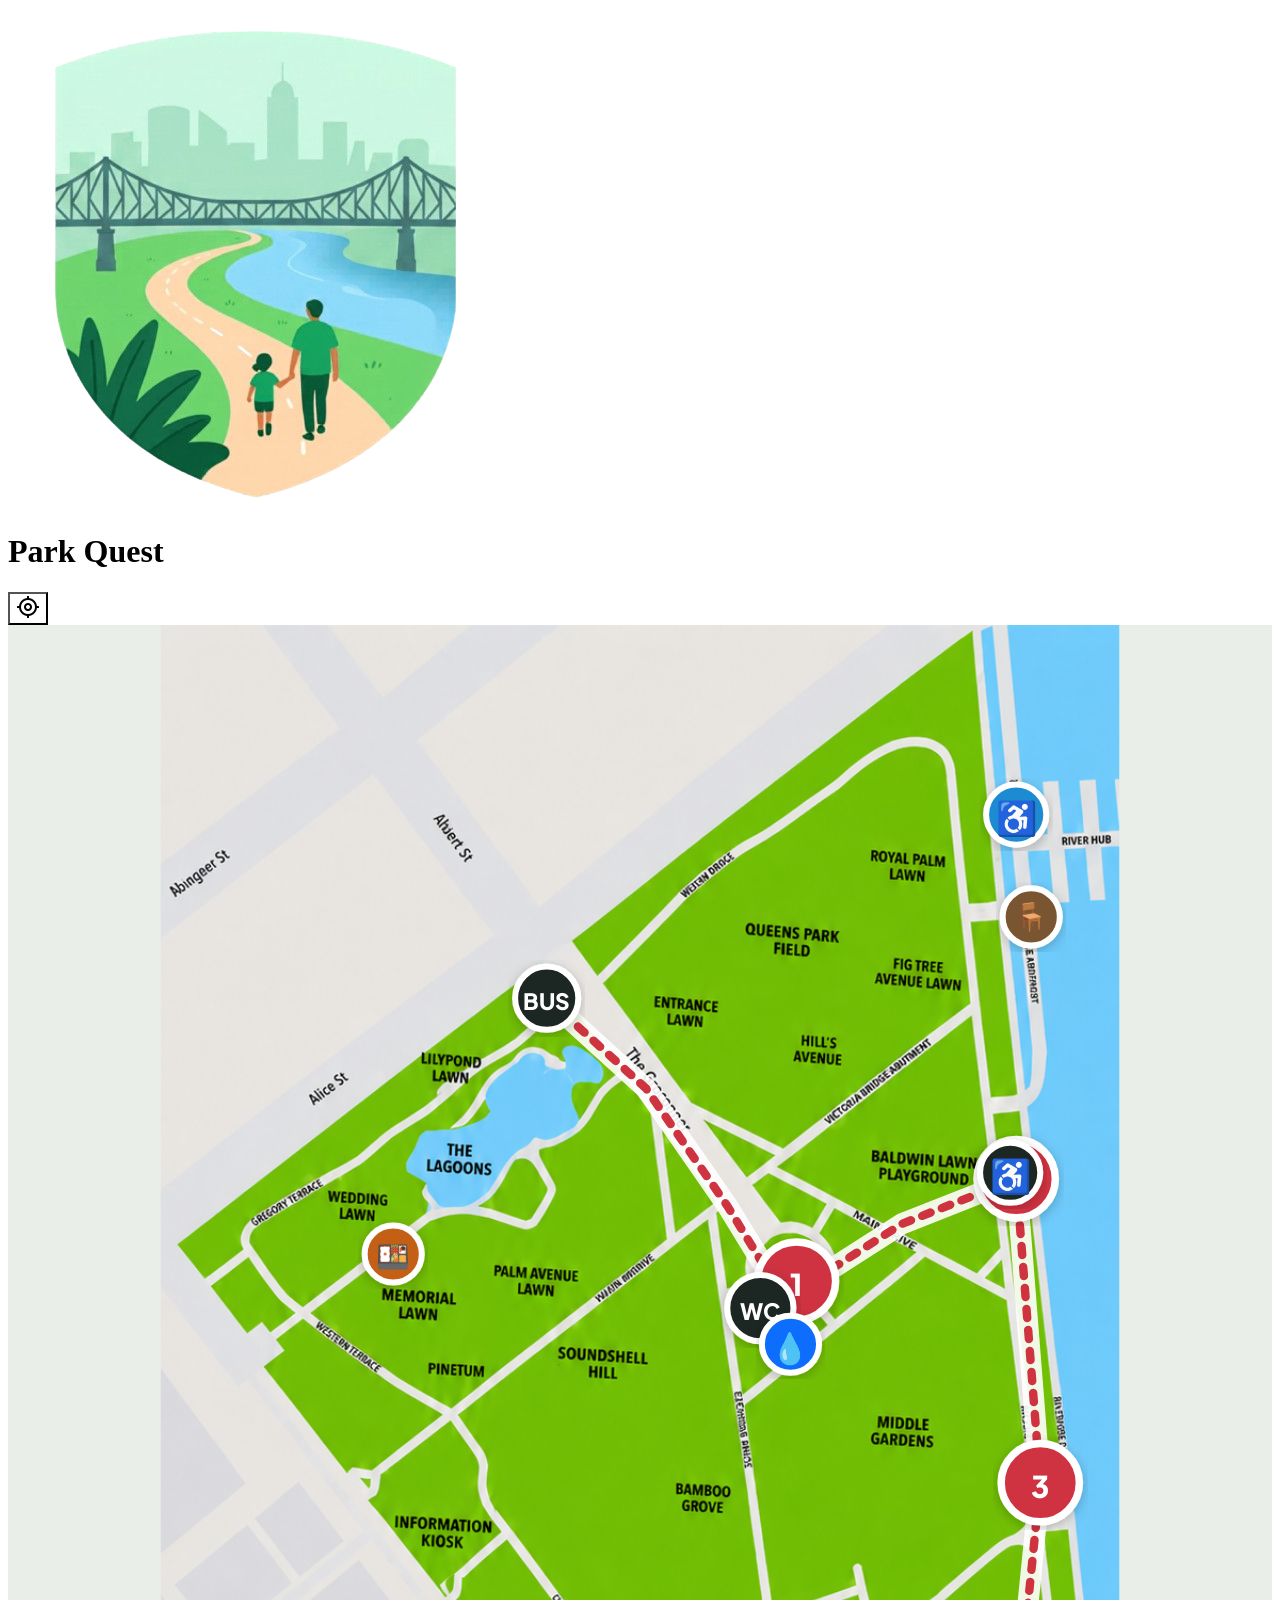
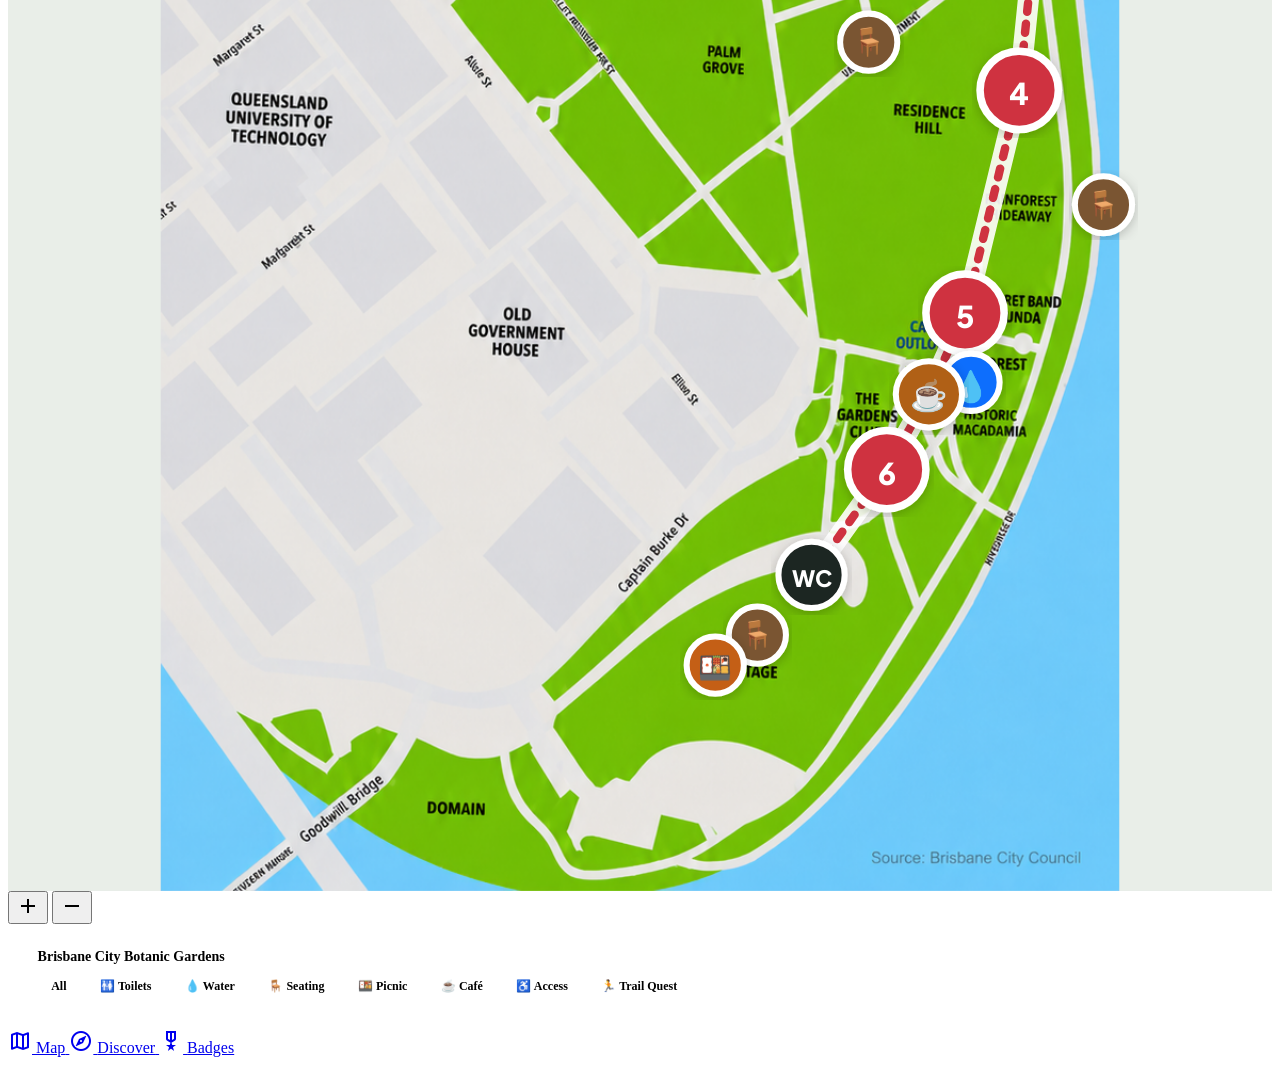
==== commit 1f2f3c98: "update map" ====
--- a/index.html
+++ b/index.html
@@ -2,7 +2,7 @@
 <html lang="en">
   <head>
     <meta charset="utf-8" />
-    <meta name="viewport" content="width=device-width, initial-scale=1.0, viewport-fit=cover" />
+    <meta name="viewport" content="width=device-width, initial-scale=1.0, maximum-scale=1.0, user-scalable=no, viewport-fit=cover" />
     <meta name="theme-color" content="#f8faf7" />
     <title>Park Quest — Map</title>
     <link rel="preconnect" href="https://fonts.googleapis.com" />
@@ -18,11 +18,17 @@
     <link rel="stylesheet" href="css/style.css" />
     <style>
       /* Map legend card (replaces trail-journey-card) */
+      html,
+      body,
+      .app {
+        touch-action: manipulation;
+      }
+
       .trail-guide-main {
         display: flex;
         flex-direction: column;
         overflow: hidden;
-        padding-bottom: calc(var(--bottom-nav-h) + env(safe-area-inset-bottom, 0));
+        padding-bottom: calc(var(--bottom-nav-h) + env(safe-area-inset-bottom, 0) + 1.5rem);
       }
       .trail-guide-map {
         position: relative;
@@ -32,15 +38,24 @@
       .trail-guide-map__svg {
         display: block;
         background: #f0eee4;
+        touch-action: none;
+      }
+      .trail-guide-header .icon-btn {
+        background: transparent;
+        box-shadow: none;
+      }
+      .trail-guide-header .app-header__logo {
+        background: transparent;
+        box-shadow: none;
       }
       .map-legend-card {
         position: relative;
         flex: 0 0 auto;
-        margin: 0.55rem 0.85rem 0.7rem;
-        border-radius: var(--radius-2xl);
+        margin: 0.55rem 0.85rem;
+        border-radius: 14px;
         background: var(--surface-container-lowest);
         box-shadow: var(--shadow-card);
-        padding: 0.72rem 1rem 0.76rem;
+        padding: 1rem 1rem 1.1rem;
         z-index: 10;
       }
       .map-legend-card__title {
@@ -81,16 +96,6 @@
         background: var(--primary);
         color: var(--on-primary);
       }
-      .map-legend-hint {
-        margin: 0.42rem 0 0;
-        font-size: 0.6875rem;
-        color: var(--on-surface-variant);
-        display: flex;
-        align-items: center;
-        gap: 0.3rem;
-      }
-      .map-legend-hint .material-symbols-outlined { font-size: 0.9rem; color: var(--primary); }
-
       /* Pulsing my-location dot */
       @keyframes loc-pulse {
         0%,100% { r: 8; opacity: 1; }
@@ -117,7 +122,7 @@
         <section class="trail-guide-map" aria-label="Brisbane City Botanic Gardens facilities map">
           <svg id="park-map-svg" class="trail-guide-map__svg"
                viewBox="0 0 420 620" preserveAspectRatio="xMidYMid slice"
-               role="img" aria-label="Illustrated map of Brisbane City Botanic Gardens showing the Medicinal Plant Treasures route, toilets, water, playground, cafe, river walk, landmarks and rest areas">
+               role="img" aria-label="Illustrated map of Brisbane City Botanic Gardens showing the Medicinal Plant Treasures route, toilets, water, playground, cafe, river walk and rest areas">
             <defs>
               <linearGradient id="bgGrad" x1="0" y1="0" x2="1" y2="1">
                 <stop offset="0%" stop-color="#ddd8d0"/>
@@ -1180,49 +1185,34 @@
 
             <g id="digital-map-markers" font-family="'Plus Jakarta Sans', 'Work Sans', sans-serif">
               <g class="facility-group" data-type="trail">
-                <path d="M 231,238 C 190,216 158,176 151,132
-                         C 205,105 262,119 296,166
-                         C 319,210 320,262 308,320
-                         C 292,385 268,436 244,482"
+                <path d="M 179,124
+                         L 212,154 L 239,193 L 258,224
+                         L 297,199 L 335,184
+                         L 343,285 L 336,354
+                         L 318,428 L 306,455
+                         L 292,480 L 267,515"
                       fill="none" stroke="#ffffff" stroke-width="7" stroke-linecap="round" stroke-linejoin="round" opacity="0.9"/>
-                <path d="M 231,238 C 190,216 158,176 151,132
-                         C 205,105 262,119 296,166
-                         C 319,210 320,262 308,320
-                         C 292,385 268,436 244,482"
+                <path d="M 179,124
+                         L 212,154 L 239,193 L 258,224
+                         L 297,199 L 335,184
+                         L 343,285 L 336,354
+                         L 318,428 L 306,455
+                         L 292,480 L 267,515"
                       fill="none" stroke="#cf3340" stroke-width="2.8" stroke-dasharray="3,4" stroke-linecap="round" stroke-linejoin="round"/>
-                <circle cx="231" cy="238" r="13" fill="#cf3340" stroke="#fff" stroke-width="2.5" filter="url(#shadow-sm)"/>
-                <text x="231" y="243" text-anchor="middle" font-size="10" font-weight="900" fill="#fff">1</text>
-                <circle cx="151" cy="132" r="13" fill="#cf3340" stroke="#fff" stroke-width="2.5" filter="url(#shadow-sm)"/>
-                <text x="151" y="137" text-anchor="middle" font-size="10" font-weight="900" fill="#fff">2</text>
-                <circle cx="296" cy="166" r="13" fill="#cf3340" stroke="#fff" stroke-width="2.5" filter="url(#shadow-sm)"/>
-                <text x="296" y="171" text-anchor="middle" font-size="10" font-weight="900" fill="#fff">3</text>
-                <circle cx="308" cy="320" r="13" fill="#cf3340" stroke="#fff" stroke-width="2.5" filter="url(#shadow-sm)"/>
-                <text x="308" y="325" text-anchor="middle" font-size="10" font-weight="900" fill="#fff">4</text>
-                <circle cx="279" cy="405" r="13" fill="#cf3340" stroke="#fff" stroke-width="2.5" filter="url(#shadow-sm)"/>
-                <text x="279" y="410" text-anchor="middle" font-size="10" font-weight="900" fill="#fff">5</text>
-                <circle cx="244" cy="482" r="13" fill="#cf3340" stroke="#fff" stroke-width="2.5" filter="url(#shadow-sm)"/>
-                <text x="244" y="487" text-anchor="middle" font-size="10" font-weight="900" fill="#fff">6</text>
-              </g>
-
-              <g class="facility-group" data-type="landmark">
-                <circle cx="179" cy="124" r="11" fill="#1f2522" stroke="#fff" stroke-width="2" filter="url(#shadow-sm)"/>
-                <text x="179" y="128" text-anchor="middle" font-size="8.5" font-weight="900" fill="#fff">BUS</text>
-                <circle cx="151" cy="335" r="12" fill="#1d8bd1" stroke="#fff" stroke-width="2" filter="url(#shadow-sm)"/>
-                <text x="151" y="340" text-anchor="middle" font-size="13" font-weight="900" fill="#fff">i</text>
-                <circle cx="179" cy="314" r="10.5" fill="#1f2522" stroke="#fff" stroke-width="2" filter="url(#shadow-sm)"/>
-                <text x="179" y="318" text-anchor="middle" font-size="9">📷</text>
-                <circle cx="207" cy="271" r="10.5" fill="#1f2522" stroke="#fff" stroke-width="2" filter="url(#shadow-sm)"/>
-                <text x="207" y="275" text-anchor="middle" font-size="9" fill="#fff">Wi</text>
-                <circle cx="365" cy="353" r="10.5" fill="#1f2522" stroke="#fff" stroke-width="2" filter="url(#shadow-sm)"/>
-                <text x="365" y="357" text-anchor="middle" font-size="9">📷</text>
-                <circle cx="311" cy="442" r="10.5" fill="#1f2522" stroke="#fff" stroke-width="2" filter="url(#shadow-sm)"/>
-                <text x="311" y="446" text-anchor="middle" font-size="9">📷</text>
-                <circle cx="249" cy="535" r="10.5" fill="#1f2522" stroke="#fff" stroke-width="2" filter="url(#shadow-sm)"/>
-                <text x="249" y="539" text-anchor="middle" font-size="9">♪</text>
-                <circle cx="125" cy="563" r="10.5" fill="#1f2522" stroke="#fff" stroke-width="2" filter="url(#shadow-sm)"/>
-                <text x="125" y="567" text-anchor="middle" font-size="9" fill="#fff">☎</text>
-                <circle cx="180" cy="570" r="10.5" fill="#1f2522" stroke="#fff" stroke-width="2" filter="url(#shadow-sm)"/>
-                <text x="180" y="574" text-anchor="middle" font-size="9" fill="#fff">🚲</text>
+                <circle cx="179" cy="124" r="10.5" fill="#1f2522" stroke="#fff" stroke-width="2" filter="url(#shadow-sm)"/>
+                <text x="179" y="128" text-anchor="middle" font-size="7.5" font-weight="900" fill="#fff">BUS</text>
+                <circle cx="262" cy="218" r="13" fill="#cf3340" stroke="#fff" stroke-width="2.5" filter="url(#shadow-sm)"/>
+                <text x="262" y="223" text-anchor="middle" font-size="10" font-weight="900" fill="#fff">1</text>
+                <circle cx="335" cy="184" r="13" fill="#cf3340" stroke="#fff" stroke-width="2.5" filter="url(#shadow-sm)"/>
+                <text x="335" y="189" text-anchor="middle" font-size="10" font-weight="900" fill="#fff">2</text>
+                <circle cx="343" cy="285" r="13" fill="#cf3340" stroke="#fff" stroke-width="2.5" filter="url(#shadow-sm)"/>
+                <text x="343" y="290" text-anchor="middle" font-size="10" font-weight="900" fill="#fff">3</text>
+                <circle cx="336" cy="354" r="13" fill="#cf3340" stroke="#fff" stroke-width="2.5" filter="url(#shadow-sm)"/>
+                <text x="336" y="359" text-anchor="middle" font-size="10" font-weight="900" fill="#fff">4</text>
+                <circle cx="318" cy="428" r="13" fill="#cf3340" stroke="#fff" stroke-width="2.5" filter="url(#shadow-sm)"/>
+                <text x="318" y="433" text-anchor="middle" font-size="10" font-weight="900" fill="#fff">5</text>
+                <circle cx="292" cy="480" r="13" fill="#cf3340" stroke="#fff" stroke-width="2.5" filter="url(#shadow-sm)"/>
+                <text x="292" y="485" text-anchor="middle" font-size="10" font-weight="900" fill="#fff">6</text>
               </g>
 
               <g class="facility-group" data-type="toilet">
@@ -1274,22 +1264,6 @@
             <g id="my-location-group" style="display:none;">
               <circle id="my-location-ring" cx="179" cy="124" r="8" fill="#006399" opacity="0.25"/>
               <circle cx="179" cy="124" r="7" fill="#006399" stroke="#fff" stroke-width="2.5"/>
-            </g>
-
-            <!-- ── NORTH ARROW ── -->
-            <g transform="translate(380,548)">
-              <circle r="14" fill="#fff" opacity="0.9" filter="url(#shadow-sm)"/>
-              <path d="M0,-10 L3.5,4 L0,1.5 L-3.5,4 Z" fill="#0f5238"/>
-              <text x="0" y="-2" text-anchor="middle" font-family="'Plus Jakarta Sans',sans-serif" font-size="6.5" font-weight="800" fill="#0f5238">N</text>
-            </g>
-
-            <!-- ── SCALE BAR ── -->
-            <g transform="translate(52,548)">
-              <rect x="0" y="-1" width="64" height="5" rx="2.5" fill="#fff" opacity="0.75"/>
-              <rect x="0" y="-1" width="32" height="5" rx="2.5" fill="#0f5238" opacity="0.75"/>
-              <text x="0" y="-4" font-family="'Work Sans',sans-serif" font-size="5.5" fill="#1e5e30" opacity="0.85">0</text>
-              <text x="29" y="-4" font-family="'Work Sans',sans-serif" font-size="5.5" fill="#1e5e30" opacity="0.85">50m</text>
-              <text x="58" y="-4" font-family="'Work Sans',sans-serif" font-size="5.5" fill="#1e5e30" opacity="0.85">100m</text>
             </g>
           </svg>
 
@@ -1315,13 +1289,8 @@
             <button class="map-filter-chip" data-filter="picnic">🍱 Picnic</button>
             <button class="map-filter-chip" data-filter="cafe">☕ Café</button>
             <button class="map-filter-chip" data-filter="accessible">♿ Access</button>
-            <button class="map-filter-chip" data-filter="landmark">📍 Landmarks</button>
             <button class="map-filter-chip" data-filter="trail">🏃 Trail Quest</button>
           </div>
-          <p class="map-legend-hint">
-            <span class="material-symbols-outlined">info</span>
-            Drawn map updated from the real garden signs: route, toilets, water, café and key landmarks are placed together.
-          </p>
         </section>
 
       </main>
@@ -1345,6 +1314,10 @@
     <script>
     'use strict';
 
+    document.addEventListener('dblclick', event => {
+      event.preventDefault();
+    }, { passive: false });
+
     /* ── Facility filter chips ── */
     const chips = document.querySelectorAll('.map-filter-chip');
     const groups = document.querySelectorAll('.facility-group');
